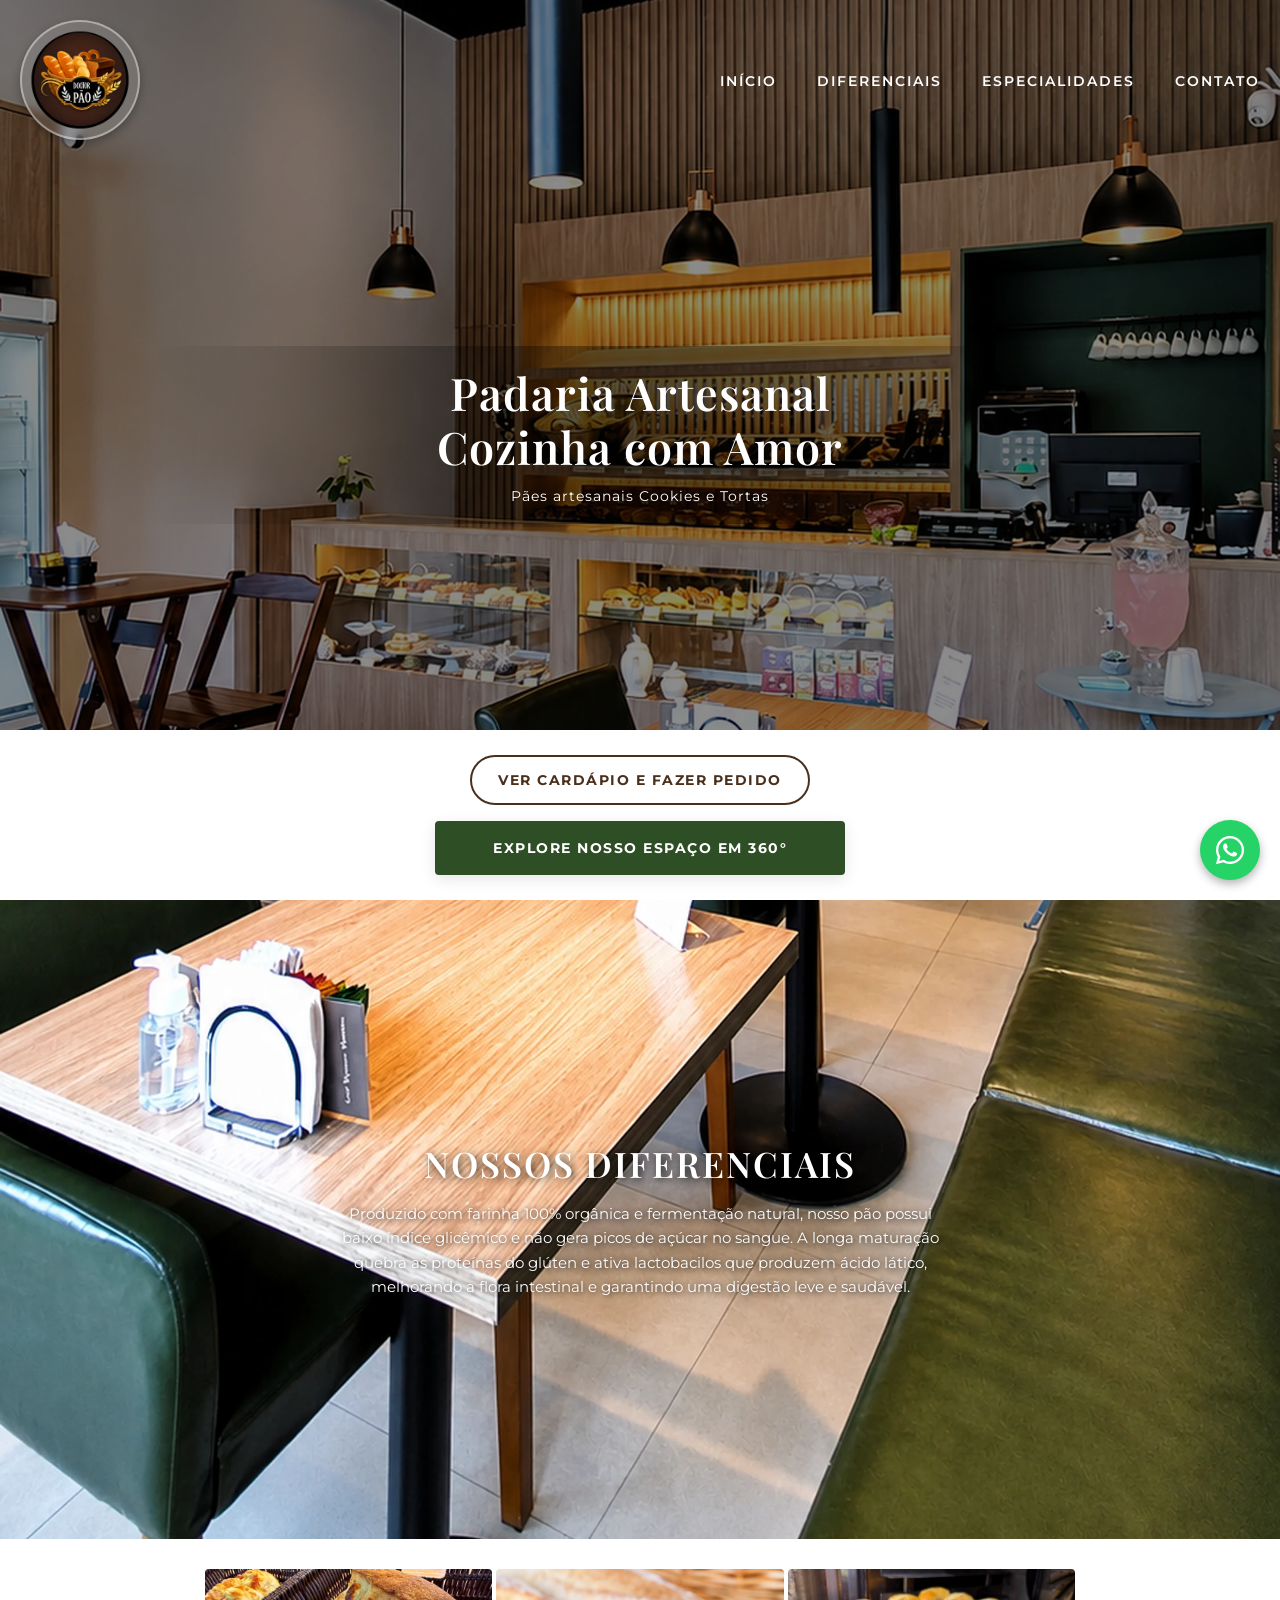
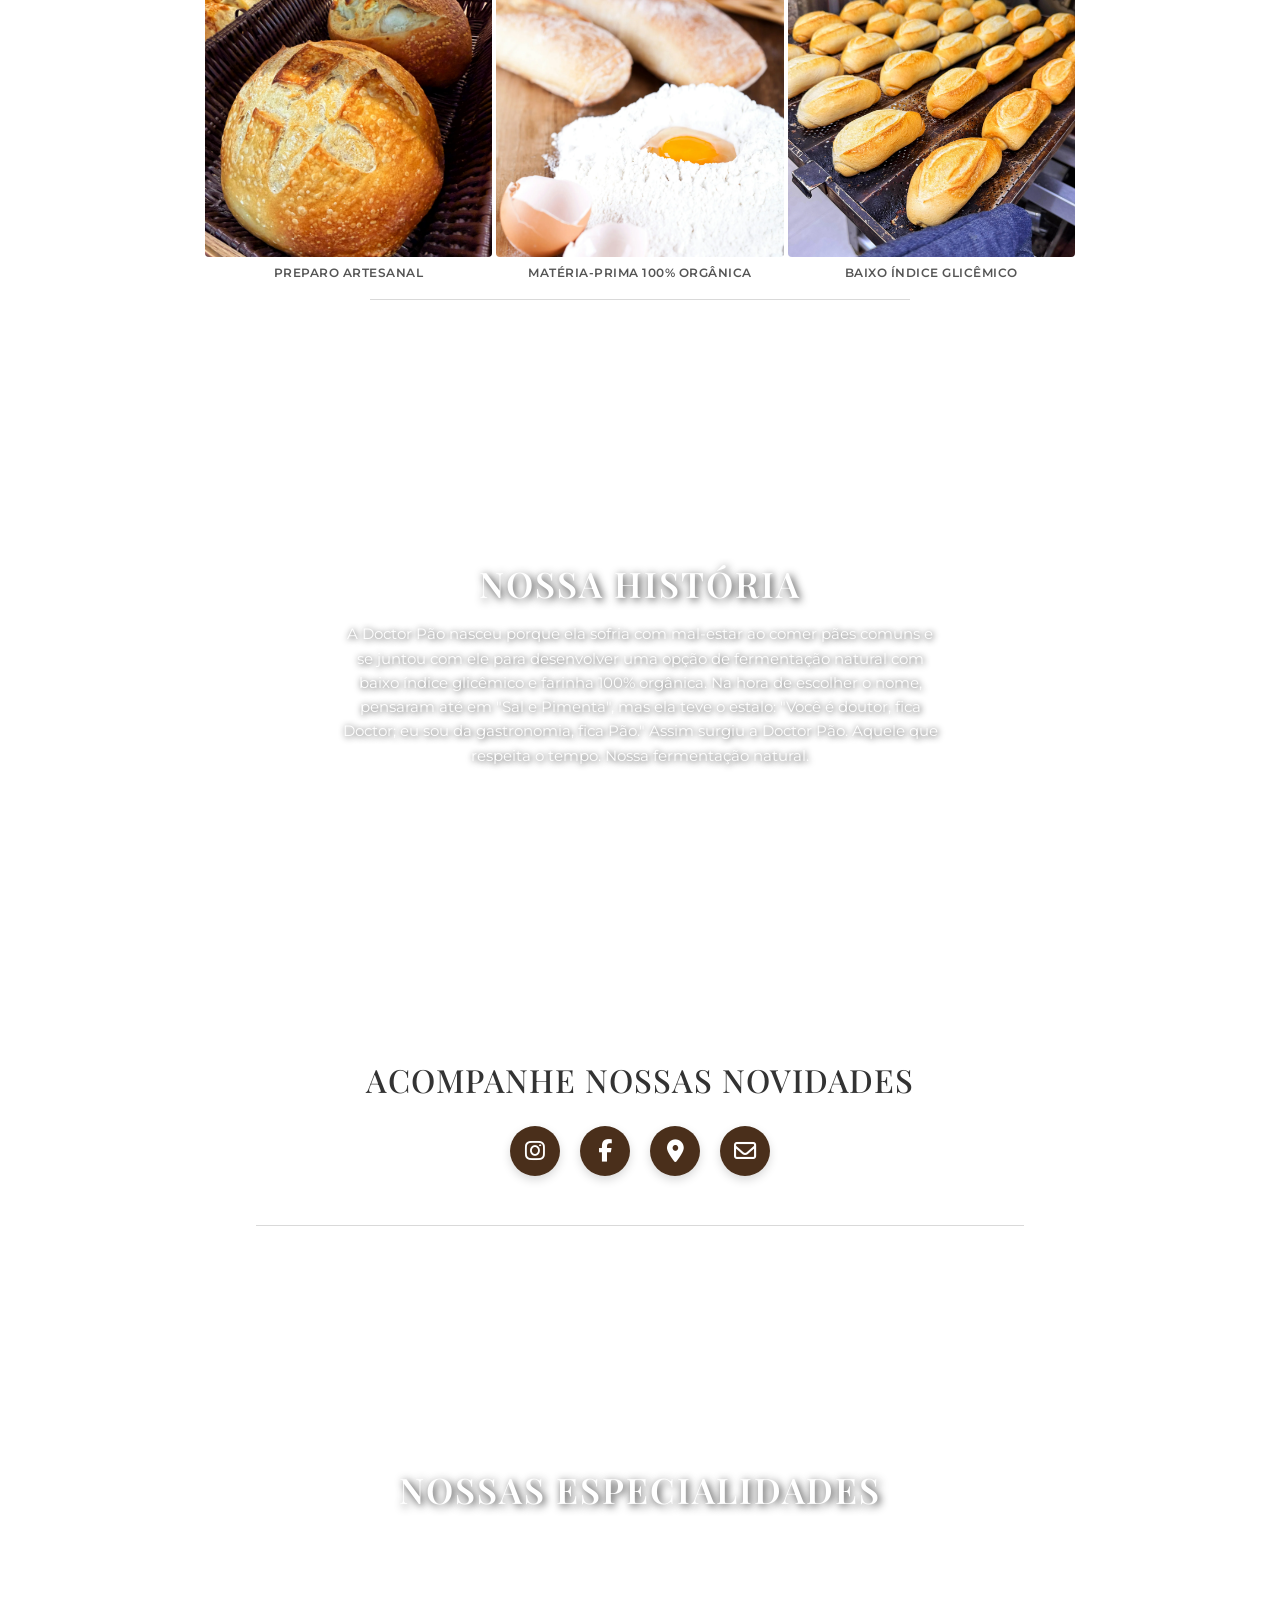
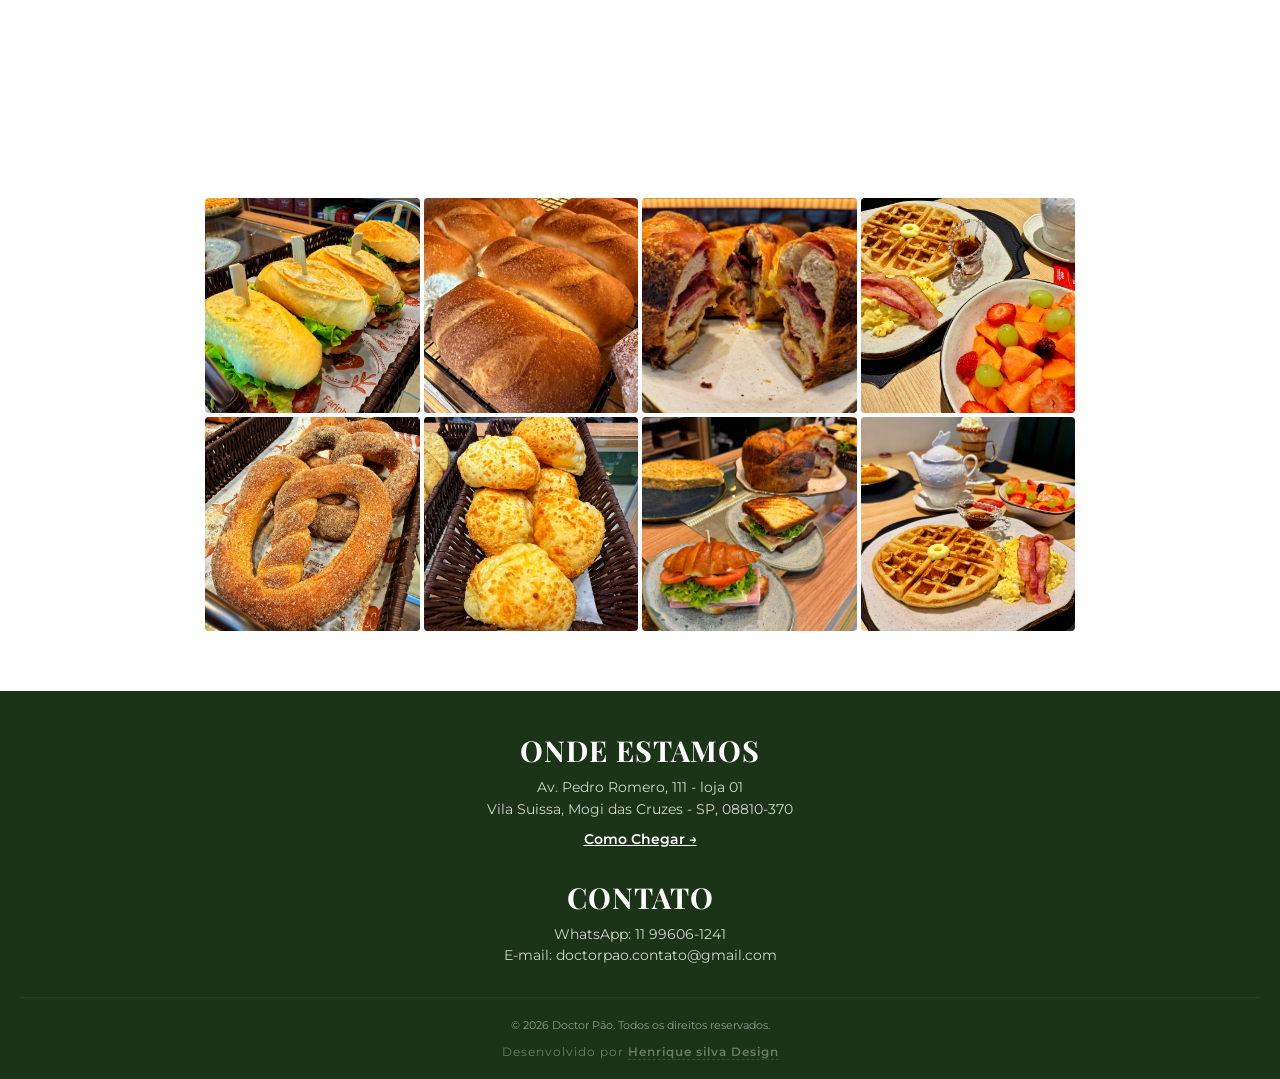
==== index.html @ eaa95284 "adicção fotos" ====
<!DOCTYPE html>
<html lang="pt-BR">
<head>
  <meta charset="UTF-8">
  <meta name="viewport" content="width=device-width, initial-scale=1.0">
  <title>Doctor Pão - Padaria Artesanal</title>

  <meta name="description" content="Padaria artesanal especializada em pães de fermentação natural in Mogi das Cruzes.">

  <meta property="og:title" content="Doctor Pão">
  <meta property="og:description" content="Pães artesanais produtos com fermentação natural.">
  <meta property="og:image" content="./assets/hero.webp">
  <meta property="og:type" content="website">

  <link rel="preload" as="image" href="./assets/hero.webp">
  
  <!-- Font Awesome para os ícones redondos das redes -->
  <link rel="stylesheet" href="https://cdnjs.cloudflare.com/ajax/libs/font-awesome/6.5.1/css/all.min.css">
  
  <!-- Google Fonts: Playfair para títulos naturais e Montserrat para o corpo -->
  <link rel="preconnect" href="https://fonts.googleapis.com">
  <link rel="preconnect" href="https://fonts.gstatic.com" crossorigin>
  <link href="https://fonts.googleapis.com/css2?family=Montserrat:wght@400;600;700&family=Playfair+Display:ital,wght@0,600;1,400&display=swap" rel="stylesheet">

  <link rel="stylesheet" href="style.css">
</head>
<body>

  <!-- BOTÃO FLUTUANTE DO WHATSAPP -->
  <a href="https://wa.me/5511996061241?text=Olá!%20Gostaria%20de%20fazer%20um%20pedido%20ou%20saber%20mais%20sobre%20os%20pães." 
     class="whatsapp-flutuante" 
     target="_blank" 
     title="Fale Conosco no WhatsApp">
    <i class="fa-brands fa-whatsapp"></i>
  </a>

  <!-- TOPO / HERO -->
  <header class="hero-section" id="inicio">
    <div class="hero-header">
      <img src="./assets/logo.png" alt="Logo Doctor Pão" class="logo-doctor-pao">
      <button class="menu-toggle" id="btn-menu" aria-label="Abrir Menu">
        <span class="bar"></span>
        <span class="bar"></span>
        <span class="bar"></span>
      </button>

      <nav class="nav-menu" id="menu-principal">
        <ul>
          <li><a href="#inicio">Início</a></li>
          <li><a href="#diferenciais">Diferenciais</a></li>
          <li><a href="#especialidades">Especialidades</a></li>
          <li><a href="#contato">Contato</a></li>
        </ul>
      </nav>
    </div>

    <div class="hero-center-content">
      <h1>Padaria Artesanal<br>Cozinha com Amor</h1>
      <p>Pães artesanais Cookies e Tortas</p>
    </div>

    <div class="hero-footer-buttons">
      <a href="https://wa.me/5511996061241" target="_blank" class="btn-main-action">Ver Cardápio e Fazer Pedido</a>
      
      <!-- Banner do Tour Virtual Simplificado -->
      <a href="./tour-doctor-pao/" class="tour-virtual-banner" target="_blank">
        <div class="tour-text">
          <p>EXPLORE NOSSO ESPAÇO EM 360°</p>
        </div>
      </a>
    </div>
  </header>

  <!-- 1. DIFERENCIAIS (Texto no fundo transparente) -->
  <section class="secao-transparente" id="diferenciais">
    <div class="conteudo-banner-transparente">
      <h2>NOSSOS DIFERENCIAIS</h2>
      <p>Produzido com farinha 100% orgânica e fermentação natural, nosso pão possui baixo índice glicêmico e não gera picos de açúcar no sangue. A longa maturação quebra as proteínas do glúten e ativa lactobacilos que produzem ácido lático, melhorando a flora intestinal e garantindo uma digestão leve e saudável.</p>
    </div>
  </section>

  <!-- 1B. TARJA BRANCA: Fotos dos Diferenciais -->
  <section class="tarja-branca-container">
    <div class="diferenciais-grid">
      <div class="diferencial-card">
        <img src="./assets/card1.webp" alt="Preparo Artesanal" loading="lazy">
        <span>Preparo Artesanal</span>
      </div>
      <div class="diferencial-card">
        <img src="./assets/card2.webp" alt="Matéria-Prima" loading="lazy">
        <span>Matéria-Prima 100% Orgânica</span>
      </div>
      <div class="diferencial-card">
        <img src="./assets/card3.webp" alt="Fornada Diária" loading="lazy">
        <span>Baixo índice glicêmico</span>
      </div>
    </div>
  </section>

  <!-- 2. NOSSA HISTÓRIA (Texto no fundo transparente) -->
  <section class="secao-transparente">
    <div class="conteudo-banner-transparente">
      <h2>NOSSA HISTÓRIA</h2>
      <p>
        A Doctor Pão nasceu porque ela sofria com mal-estar ao comer pães comuns e se juntou com ele para desenvolver uma opção de fermentação natural com baixo índice glicêmico e farinha 100% orgânica. 
        Na hora de escolher o nome, pensaram até em "Sal e Pimenta", mas ela teve o estalo: "Você é doutor, fica Doctor; eu sou da gastronomia, fica Pão." Assim surgiu a Doctor Pão. Aquele que respeita o tempo. Nossa fermentação natural.
      </p>
    </div>
  </section>

  <!-- 3. SEÇÃO REDES SOCIAIS (Tarja branca sólida) -->
  <section class="redes-sociais-section">
    <h2>Acompanhe Nossas Novidades</h2>
    <div class="icones-redes-container">
      <a href="https://www.instagram.com/doctorpao_" target="_blank" class="btn-rede-circular" title="Instagram">
        <i class="fa-brands fa-instagram"></i>
      </a>
      <a href="https://www.facebook.com/p/Doctor-P%C3%A3o-100057123653024/" target="_blank" class="btn-rede-circular" title="Facebook">
        <i class="fa-brands fa-facebook-f"></i>
      </a>
      <a href="https://maps.app.goo.gl/bmfRZu3H71ipfEy96" target="_blank" class="btn-rede-circular" title="Google Maps">
        <i class="fa-solid fa-location-dot"></i>
      </a>
      <a href="mailto:doctorpao.contato@gmail.com" class="btn-rede-circular" title="E-mail">
        <i class="fa-regular fa-envelope"></i>
      </a>
    </div>
  </section>

  <!-- 4. GALERIA DE ESPECIALIDADES (Título no fundo transparente) -->
  <section class="secao-transparente" id="especialidades">
    <div class="conteudo-banner-transparente">
      <h2>Nossas Especialidades</h2>
    </div>
  </section>

  <!-- 4B. TARJA BRANCA: Grade de Imagens das Especialidades -->
  <section class="tarja-branca-container" style="padding-bottom: 40px;">
    <div class="galeria-grid">
      <img src="./assets/pao1.webp" alt="Foto Premium" class="galeria-img" loading="lazy">
      <img src="./assets/pao2.webp" alt="Foto Premium" class="galeria-img" loading="lazy">
      <img src="./assets/pao3.webp" alt="Foto Premium" class="galeria-img" loading="lazy">
      <img src="./assets/pao4.webp" alt="Foto Premium" class="galeria-img" loading="lazy">
      <img src="./assets/pao5.webp" alt="Foto Premium" class="galeria-img" loading="lazy">
      <img src="./assets/pao6.webp" alt="Foto Premium" class="galeria-img" loading="lazy">
      <img src="./assets/pao7.webp" alt="Foto Premium" class="galeria-img" loading="lazy">
      <img src="./assets/pao8.webp" alt="Foto Premium" class="galeria-img" loading="lazy">
    </div>
  </section>

  <!-- LIGHTBOX MODAL -->
  <div id="lightbox" class="lightbox-modal">
    <span class="lightbox-fechar">×</span>
    <img class="lightbox-conteudo" id="img-ampliada" alt="Imagem Ampliada">
  </div>

  <!-- RODAPÉ -->
  <footer class="site-footer" id="contato">
    <div class="footer-container">
      <div class="footer-block">
        <h3>ONDE ESTAMOS</h3>
        <p>Av. Pedro Romero, 111 - loja 01</p>
        <p>Vila Suissa, Mogi das Cruzes - SP, 08810-370</p>
        <a href="https://maps.app.goo.gl/bmfRZu3H71ipfEy96" target="_blank" class="btn-maps">Como Chegar →</a>
      </div>
      <div class="footer-block">
        <h3>CONTATO</h3>
        <p>WhatsApp: 11 99606-1241</p>
        <p>E-mail: doctorpao.contato@gmail.com</p>
      </div>
    </div>
    <div class="footer-bottom">
      <p>© 2026 Doctor Pão. Todos os direitos reservados.</p>
      <p class="assinatura-desenvolvedor">
        Desenvolvido por <a href="https://wa.me/5511999814081?text=Olá,%20Henrique!%20Vi%20o%20site%20da%20Doctor%20Pão%20e%20gostaria de%20um%20orçamento." target="_blank">Henrique silva Design</a>
      </p>
    </div>
  </footer>

  <script src="script.js"></script>

  <script type="application/ld+json">
  {
    "@context": "https://schema.org",
    "@type": "LocalBusiness",
    "name": "Doctor Pão",
    "address": {
      "@type": "PostalAddress",
      "streetAddress": "Av. Pedro Romero, 111 - loja 01",
      "addressLocality": "Mogi das Cruzes",
      "addressRegion": "SP",
      "postalCode": "08810-370",
      "addressCountry": "BR"
    },
    "telephone": "+5511996061241"
  }
  </script>

</body>
</html>
---- style.css ----
:root {
  --verde-musgo: #2E4F25;
  --verde-escuro: #1b3316;
  --verde-whatsapp: #25D366;
  --marrom-artesanal: #4a2f1b;
  --marrom-hover: #5c3d26;
  --texto-claro: #ffffff;
  --texto-escuro: #333333;
  --fonte-titulo: 'Playfair Display', serif;
  --fonte-corpo: 'Montserrat', sans-serif;
}

* {
  margin: 0;
  padding: 0;
  box-sizing: border-box;
}

html {
  scroll-behavior: smooth;
}

body {
  font-family: var(--fonte-corpo);
  color: var(--texto-escuro);
  /* REFEITO: O background agora fica travado no fundo do site todo para o efeito de "janela" */
  background-image: linear-gradient(rgba(0,0,0,0.45), rgba(0,0,0,0.45)), url('./assets/hero.webp');
  background-position: center;
  background-repeat: no-repeat;
  background-size: cover;
  background-attachment: fixed;
  overflow-x: hidden;
  overflow-y: auto;
}

/* --- 1. SEÇÃO TOPO / HERO --- */
.hero-section {
  position: relative;
  min-height: 100svh; /* sobrescrito pelo JS */
  display: flex;
  flex-direction: column;
  justify-content: space-between;
  padding: 20px;
  overflow: hidden;
  background: transparent; /* Removido o background antigo para usar o global do body */
}

.hero-header {
  display: flex;
  justify-content: space-between;
  align-items: center;
  width: 100%;
}

.logo-doctor-pao {
  width: 120px;
  height: 120px;
  border-radius: 50%;
  object-fit: cover;
  border: 2px solid rgba(255, 255, 255, 0.4);
  background: rgba(255, 255, 255, 0.1);
  backdrop-filter: blur(5px);
  box-shadow: 0 4px 10px rgba(0, 0, 0, 0.3);
}

/* Tarja branca de acabamento no final do Hero */
.tarja-fechamento-hero {
  position: absolute;
  bottom: 0;
  left: 0;
  width: 100%;
  height: 25px; /* Altura sutil para fazer a moldura */
  background-color: #ffffff;
  z-index: 2;
}
/* Menu Hambúrguer - MOBILE */
.menu-toggle {
  background: none;
  border: none;
  cursor: pointer;
  display: flex;
  flex-direction: column;
  gap: 6px;
  z-index: 100;
}

.menu-toggle .bar {
  width: 30px;
  height: 3px;
  background-color: var(--texto-claro);
  transition: 0.3s;
}

/* Nav lateral - MOBILE */
.nav-menu {
  position: fixed;
  top: 0;
  right: -100%;
  width: 280px;
  height: 100vh;
  background-color: rgba(27, 51, 22, 0.95);
  backdrop-filter: blur(10px);
  display: flex;
  align-items: center;
  justify-content: center;
  transition: right 0.4s cubic-bezier(0.1, 1, 0.1, 1);
  z-index: 90;
}

.nav-menu.open { right: 0; }

.nav-menu ul { list-style: none; text-align: center; }
.nav-menu ul li { margin: 25px 0; }
.nav-menu ul li a {
  color: var(--texto-claro);
  text-decoration: none;
  font-size: 1.5rem;
  font-family: var(--fonte-titulo);
  letter-spacing: 2px;
}

.hero-center-content {
  text-align: center;
  color: var(--texto-claro);
  padding: 20px;
  border-radius: 8px;
  background: radial-gradient(circle, rgba(0, 0, 0, 0.45) 0%, rgba(0, 0, 0, 0) 80%);
}

.hero-center-content h1 {
  font-family: var(--fonte-titulo);
  font-size: 2.8rem;
  font-weight: 600;
  line-height: 1.2;
  letter-spacing: 1px;
  margin-bottom: 15px;
}

.hero-center-content p {
  font-size: 0.85rem;
  letter-spacing: 1px;
}

.hero-footer-buttons {
  background-color: #ffffff; /* Transforma o fundo dos botões na tarja branca */
  width: calc(100% + 40px);  /* Compensa o padding de 20px das laterais do hero para colar nas bordas */
  margin-left: -20px;        /* Joga a tarja totalmente para a esquerda para colar na borda */
  margin-bottom: -20px;      /* Cola a tarja totalmente no rodapé do Hero */
  padding: 25px 20px;        /* Dá uma altura elegante acima e abaixo dos botões */
  display: flex;
  flex-direction: column;
  gap: 16px;
  align-items: center;       /* Centraliza os botões dentro da tarja */
  z-index: 5;
}

/* Efeito Hover: Quando passa o mouse, ele ganha a cor verde-musgo e muda a borda */
.btn-main-action:hover {
  background-color: var(--verde-musgo); /* Agora fica verde igual ao outro botão */
  border-color: var(--verde-musgo);     /* Ajusta a borda para acompanhar o verde */
  color: #ffffff;
}

/* Ajustando o Botão principal para ficar um pouco menor */
.btn-main-action {
  background-color: transparent;
  border: 2px solid var(--marrom-artesanal);
  color: var(--marrom-artesanal);
  padding: 14px 20px; /* Reduzido o padding para diminuir o tamanho do botão */
  border-radius: 30px; /* Mantém ele arredondado para contrastar com o quadradão */
  text-align: center;
  text-decoration: none;
  font-weight: 700;
  font-size: 0.9rem; /* Diminuído levemente o texto para acompanhar o tamanho */
  letter-spacing: 1.5px;
  text-transform: uppercase;
  transition: 0.3s ease;
  width: 100%;
  max-width: 340px; /* Reduzido de 410px para 340px para ficar mais compacto */
}

/* Ajustando o Botão do Tour 360° para encaixar na mesma largura */
.tour-virtual-banner {
  background-color: var(--verde-musgo);
  color: var(--texto-claro);
  padding: 18px 25px;
  border-radius: 4px; /* Mudado de 30px para 4px para deixá-lo quadradão e robusto */
  display: flex;
  justify-content: center;
  align-items: center;
  text-decoration: none;
  box-shadow: 0 4px 15px rgba(0,0,0,0.1);
  width: 100%;
  max-width: 410px;
  transition: background-color 0.2s ease;
}

.tour-text p {
  font-size: 0.9rem;
  font-weight: 700;
  text-align: center;
  letter-spacing: 1.5px;
}

/* --- NOVO: CLASSES DE STRUTURA PARA O EFEITO INTERCALADO --- */
.secao-transparente {
  background: transparent;
  width: 100%;
  padding: 150px 20px 30px 20px;
  text-align: center;
}

.conteudo-banner-transparente {
  max-width: 600px;
  margin: 0 auto;
}

.conteudo-banner-transparente h2 {
  font-family: var(--fonte-titulo);
  font-size: 2.2rem;
  font-weight: 600;
  letter-spacing: 2px;
  color: #ffffff; /* Texto branco para brilhar sobre o background escuro */
  text-transform: uppercase;
  margin-bottom: 15px;
  text-shadow: 2px 2px 8px rgba(0, 0, 0, 0.85); /* Sombra para garantir legibilidade perfeita */
}

.conteudo-banner-transparente p {
  font-size: 0.95rem;
  font-weight: 400;
  line-height: 1.6;
  color: #ffffff;
  text-shadow: 1px 1px 6px rgba(0, 0, 0, 0.9);
}

/* Tarjas Brancas Sólidas que deslizam tampando o fundo de lado a lado */
.tarja-branca-container {
  background-color: #ffffff;
  width: 100%;
  padding: 20px 0;
  position: relative;
  z-index: 5;
}


/* --- 2. GRID DE DIFERENCIAIS --- */
.diferenciais-grid {
  display: grid;
  grid-template-columns: repeat(3, 1fr);
  gap: 4px;
  padding: 10px 15px 20px 15px;
  background-color: #ffffff;
  max-width: 480px;
  margin: 0 auto;
  position: relative;
}

.diferenciais-grid::after {
  content: "";
  position: absolute;
  bottom: 0;
  left: 50%;
  transform: translateX(-50%);
  width: 60%;
  height: 1px;
  background-color: rgba(0, 0, 0, 0.15);
}

.diferencial-card {
  text-align: center;
  position: relative;
}

.diferencial-card img {
  width: 100%;
  aspect-ratio: 1/1;
  object-fit: cover;
  border-radius: 4px;
  display: block;
}

.diferencial-card span {
  display: block;
  margin-top: 8px;
  font-family: var(--fonte-corpo);
  font-size: 0.75rem;
  font-weight: 600;
  color: #555555;
  text-transform: uppercase;
  letter-spacing: 0.5px;
  line-height: 1.3;
}

/* --- 3. REDES SOCIAIS (Também se comporta como tarja branca) --- */
.redes-sociais-section {
  text-align: center;
  padding: 50px 20px;
  background-color: #ffffff;
  position: relative;
  width: 100%;
  z-index: 5;
}

.redes-sociais-section::after {
  content: "";
  position: absolute;
  bottom: 0;
  left: 50%;
  transform: translateX(-50%);
  width: 60%;
  height: 1px;
  background-color: rgba(0, 0, 0, 0.15);
}

.redes-sociais-section h2 {
  font-family: var(--fonte-titulo);
  font-size: 2rem;
  font-weight: 500;
  color: #333333;
  margin-bottom: 25px;
  text-transform: uppercase;
  letter-spacing: 1px;
}

.icones-redes-container {
  display: flex;
  justify-content: center;
  gap: 20px;
}

.btn-rede-circular {
  width: 50px;
  height: 50px;
  border-radius: 50%;
  background-color: var(--marrom-artesanal);
  color: var(--texto-claro);
  display: flex;
  align-items: center;
  justify-content: center;
  font-size: 1.4rem;
  text-decoration: none;
  box-shadow: 0 4px 10px rgba(0, 0, 0, 0.15);
  transition: transform 0.2s ease, background-color 0.2s ease;
}

.btn-rede-circular:active {
  transform: scale(0.92);
  background-color: var(--marrom-hover);
}

/* --- 4. GALERIA DE ESPECIALIDADES --- */
.galeria-grid {
  display: grid;
  grid-template-columns: repeat(2, 1fr);
  gap: 4px;
  padding: 10px 15px 20px 15px;
  background-color: #ffffff;
  max-width: 480px;
  margin: 0 auto;
}

.galeria-img {
  width: 100%;
  aspect-ratio: 1 / 1;
  object-fit: cover;
  cursor: pointer;
  border-radius: 4px;
  display: block;
  transition: transform 0.2s;
  background-color: #e8e0d5;
}

/* Lightbox Modal */
.lightbox-modal {
  display: none;
  position: fixed;
  top: 0; left: 0; width: 100%; height: 100%;
  background-color: rgba(0, 0, 0, 0.92);
  z-index: 1000;
  justify-content: center;
  align-items: center;
}

.lightbox-conteudo { max-width: 90%; max-height: 80%; border-radius: 4px; }
.lightbox-fechar {
  position: absolute; top: 20px; right: 25px;
  color: #ffffff; font-size: 45px; font-weight: bold; cursor: pointer;
}

/* --- 5. RODAPÉ --- */
.site-footer {
  background-color: var(--verde-escuro);
  color: var(--texto-claro);
  padding: 40px 20px 20px 20px;
  text-align: center;
  position: relative;
  z-index: 5;
}

.footer-container {
  display: flex;
  flex-direction: column;
  gap: 30px;
  margin-bottom: 30px;
}

.footer-block h3 {
  font-family: var(--fonte-titulo);
  font-size: 1.8rem;
  margin-bottom: 8px;
  letter-spacing: 1px;
}

.footer-block p { font-size: 0.85rem; line-height: 1.6; opacity: 0.8; }

.btn-maps {
  display: inline-block;
  margin-top: 10px;
  color: #fff;
  font-size: 0.85rem;
  font-weight: 600;
  text-decoration: underline;
}

.footer-bottom {
  border-top: 1px solid rgba(255, 255, 255, 0.1);
  padding-top: 20px;
  font-size: 0.7rem;
  opacity: 0.5;
}

/* --- 6. BOTÃO WHATSAPP FLUTUANTE --- */
.whatsapp-flutuante {
  position: fixed;
  width: 60px;
  height: 60px;
  bottom: 20px;
  right: 20px;
  background-color: var(--verde-whatsapp);
  color: #FFF;
  border-radius: 50%;
  text-align: center;
  font-size: 32px;
  box-shadow: 0 4px 10px rgba(0, 0, 0, 0.3);
  z-index: 999;
  display: flex;
  align-items: center;
  justify-content: center;
  text-decoration: none;
  transition: transform 0.2s ease;
}

.whatsapp-flutuante:active {
  transform: scale(0.9);
}

/* --- 7. RESPONSIVIDADE DESKTOP --- */
@media (min-width: 900px) {
  /* ... regras atuais que você já tem do galeria-grid, nav-menu, etc ... */

  /* ADICIONE ESTE BLOCO ABAIXO DENTRO DA MEDIA QUERY DO PC: */
  .secao-transparente {
    padding: 240px 20px; /* Espaço gigante para criar o "Quadradão" imponente no monitor */
  }

  .galeria-grid {
    grid-template-columns: repeat(4, 1fr);
    max-width: 900px;
  }
  
  .diferenciais-grid {
    max-width: 900px;
  }

  .menu-toggle {
    display: none;
  }

  .nav-menu {
    position: relative;
    top: 0;
    right: 0;
    width: auto;
    height: auto;
    background: none;
    backdrop-filter: none;
    display: block;
  }

  .nav-menu ul {
    display: flex;
    gap: 40px;
    list-style: none;
    margin: 0;
    padding: 0;
  }

  .nav-menu ul li { margin: 0; }

  .nav-menu ul li a {
    color: white;
    text-decoration: none;
    font-size: 14px;
    font-family: var(--fonte-corpo);
    font-weight: 600;
    text-transform: uppercase;
    letter-spacing: 2px;
  }
}

/* --- ASSINATURA DO DESENVOLVEDOR --- */
.assinatura-desenvolvedor {
  margin-top: 12px;
  font-size: 0.75rem;
  letter-spacing: 1px;
  opacity: 0.7;
  transition: opacity 0.2s ease;
}

.assinatura-desenvolvedor a {
  color: var(--texto-claro);
  text-decoration: none;
  font-weight: 600;
  border-bottom: 1px dashed rgba(255, 255, 255, 0.4);
  transition: color 0.2s ease, border-color 0.2s ease;
}

.assinatura-desenvolvedor:hover {
  opacity: 1;
}

.assinatura-desenvolvedor a:hover {
  color: var(--verde-whatsapp);
  border-bottom-color: var(--verde-whatsapp);
}
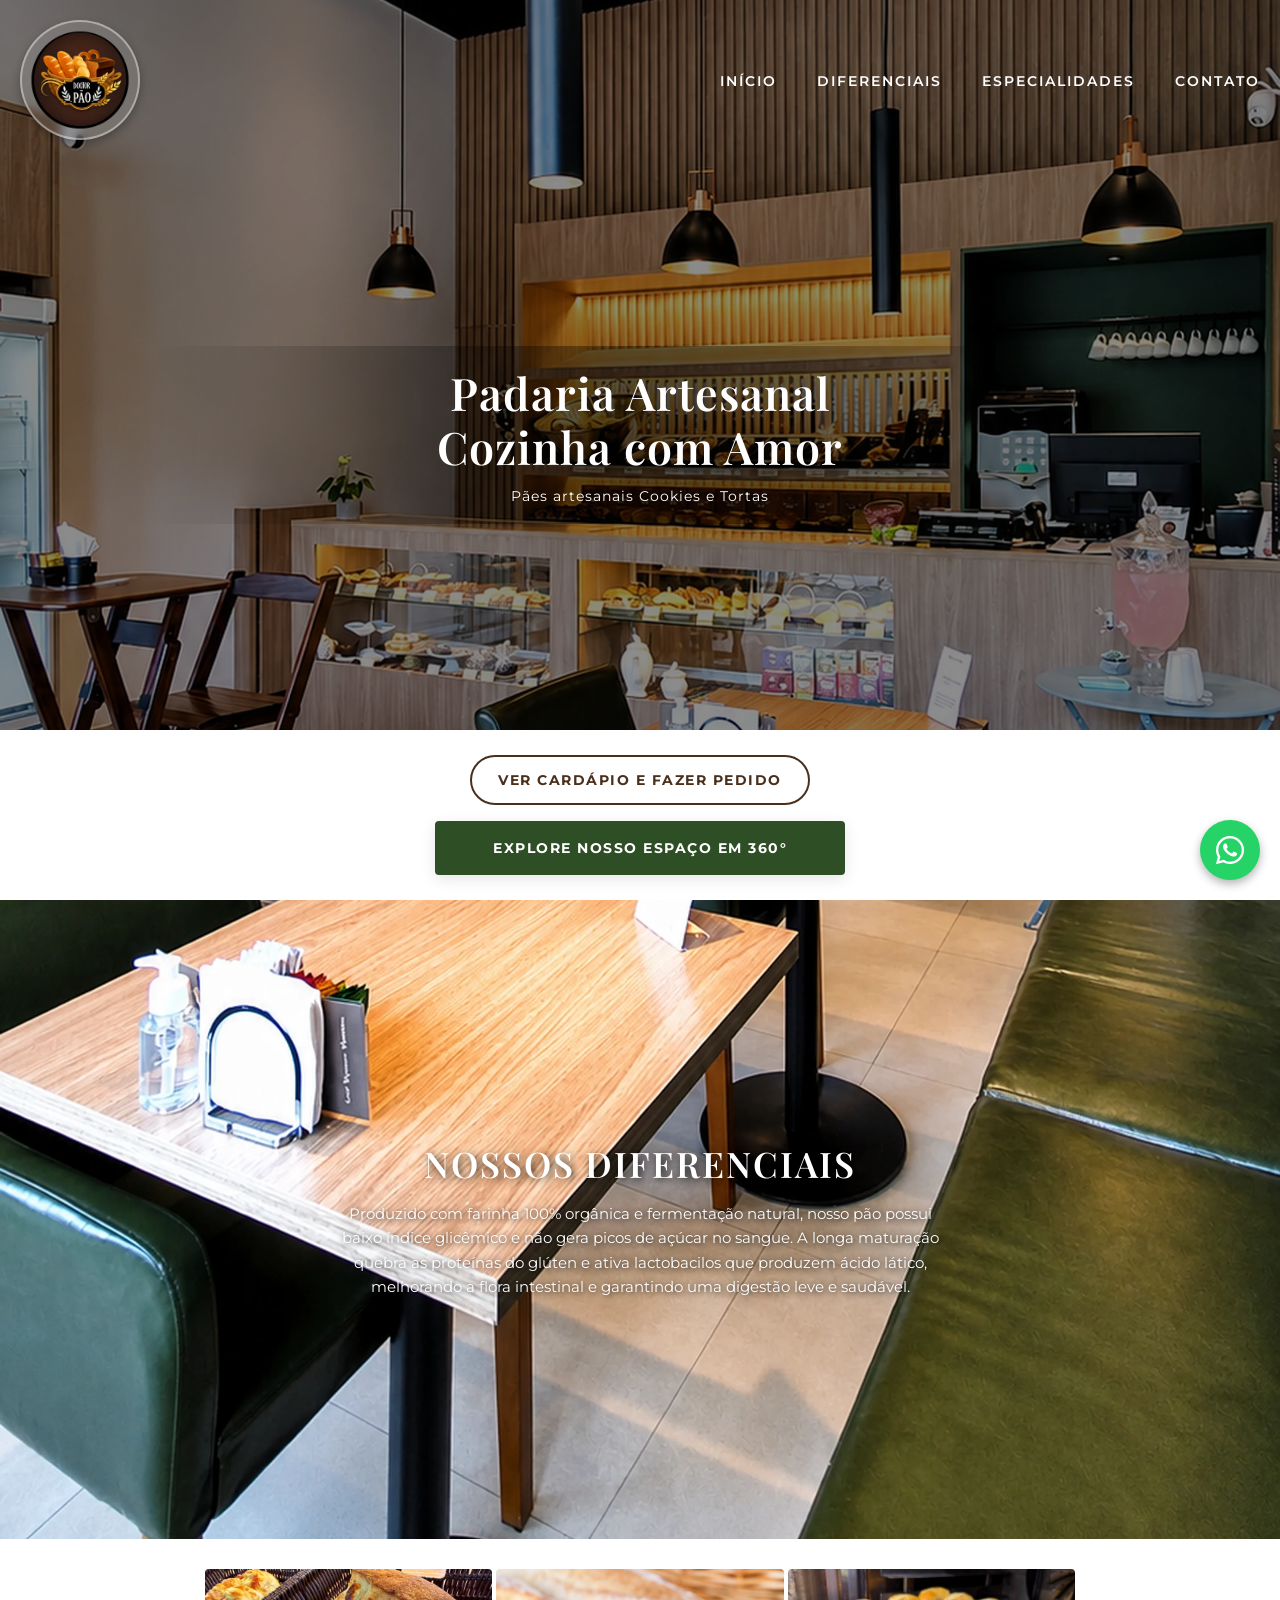
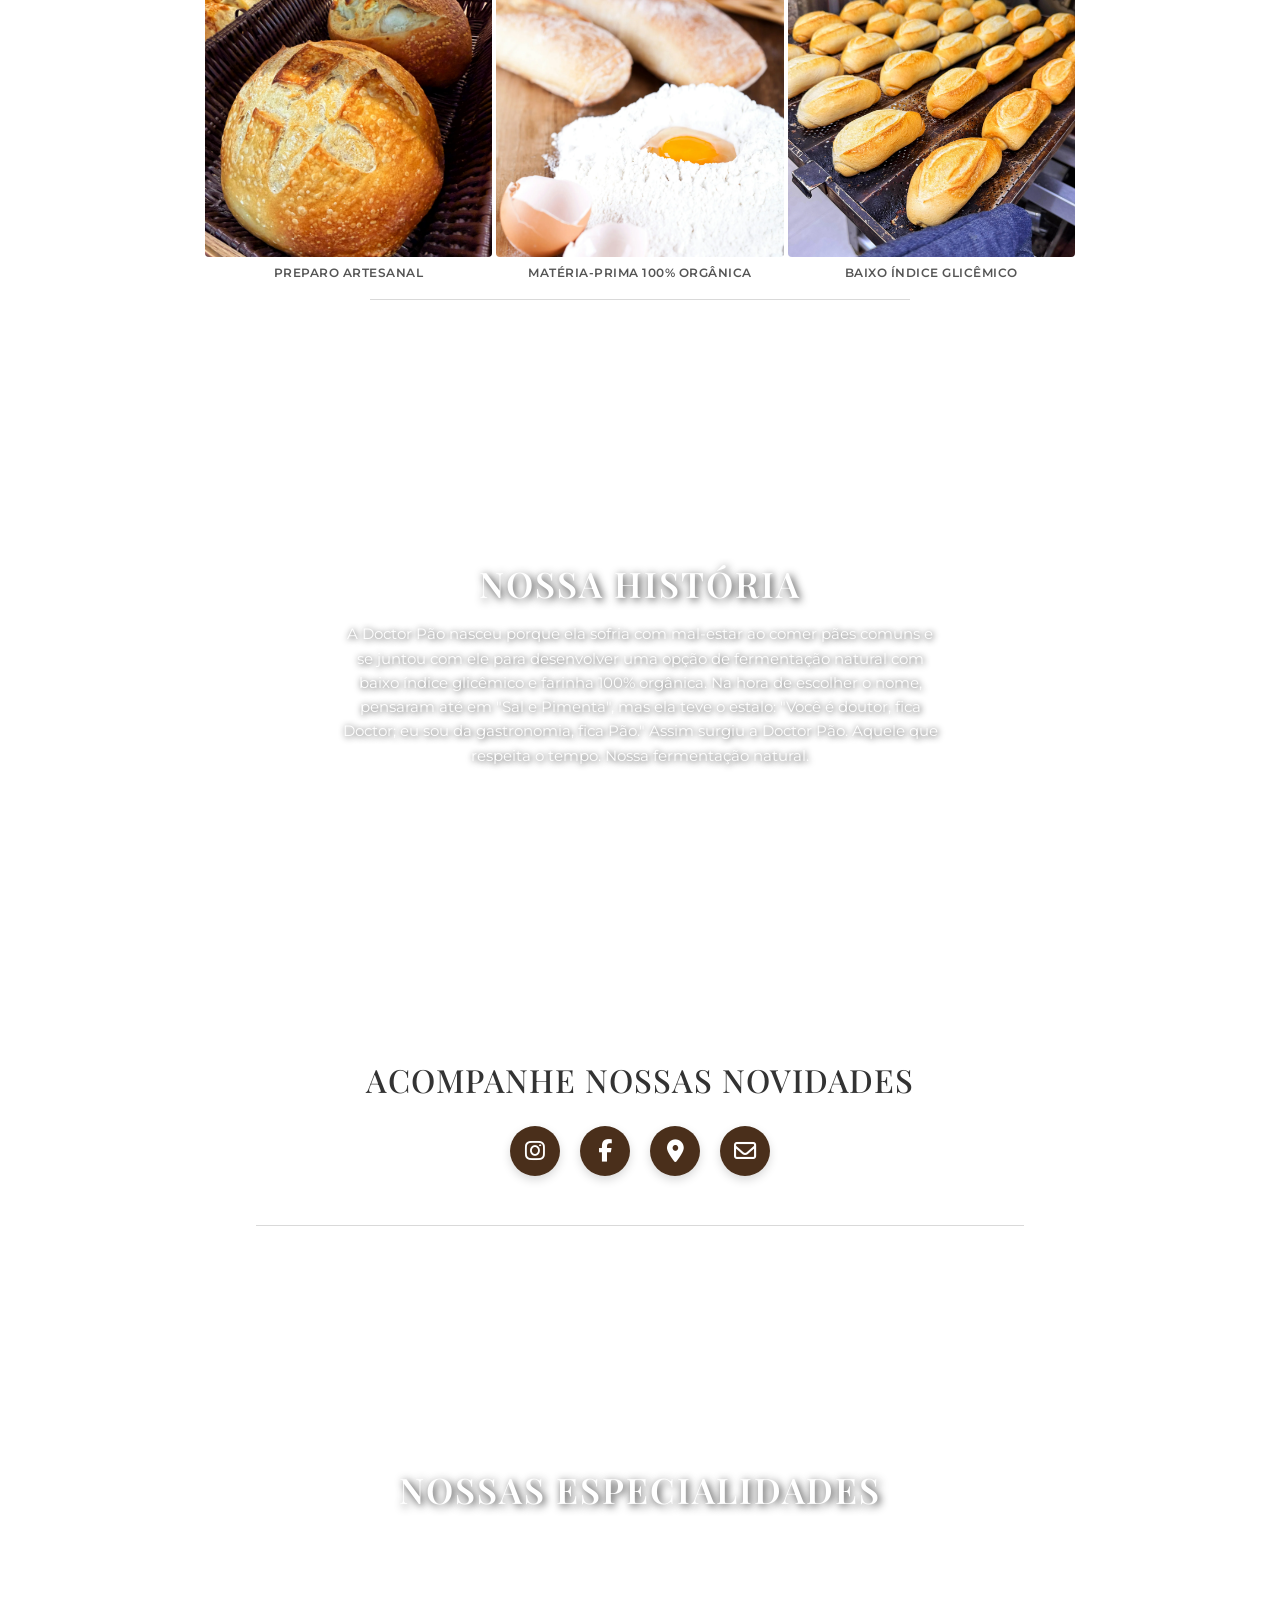
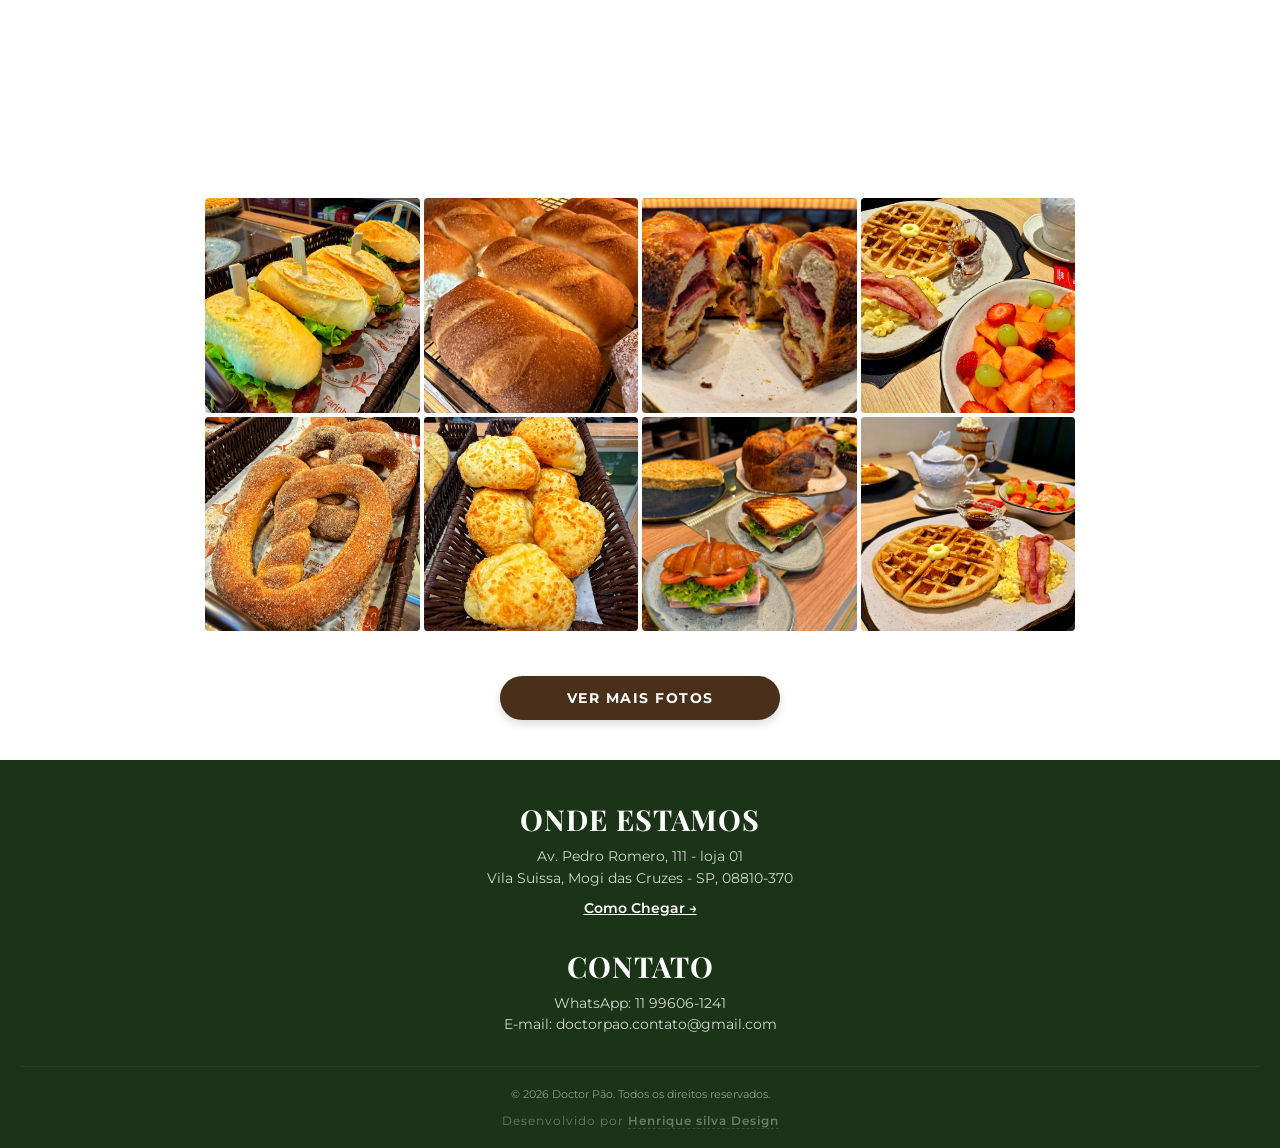
==== commit 45fc6c81: "galeria de fotos" ====
--- a/index.html
+++ b/index.html
@@ -145,6 +145,12 @@
       <img src="./assets/pao6.webp" alt="Foto Premium" class="galeria-img" loading="lazy">
       <img src="./assets/pao7.webp" alt="Foto Premium" class="galeria-img" loading="lazy">
       <img src="./assets/pao8.webp" alt="Foto Premium" class="galeria-img" loading="lazy">
+    </div>
+    <!-- NOVO BOTÃO CENTRALIZADO PARA O GOOGLE FOTOS -->
+    <div class="container-botao-galeria">
+      <a href="https://photos.app.goo.gl/mnbn3zeE8h8TNFSn9" target="_blank" class="botao-ver-mais">
+        Ver mais fotos
+      </a>
     </div>
   </section>
 
--- a/style.css
+++ b/style.css
@@ -533,4 +533,39 @@
 .assinatura-desenvolvedor a:hover {
   color: var(--verde-whatsapp);
   border-bottom-color: var(--verde-whatsapp);
+}
+
+/* --- BOTÃO DA GALERIA DO GOOGLE FOTOS --- */
+.container-botao-galeria {
+  display: flex;
+  justify-content: center;
+  align-items: center;
+  margin-top: 25px; /* Separa o botão da grade de imagens */
+  padding: 0 15px;
+  width: 100%;
+}
+
+.botao-ver-mais {
+  background-color: var(--marrom-artesanal); /* Usa o marrom da identidade visual */
+  color: #ffffff;
+  font-family: var(--fonte-corpo);
+  font-size: 0.85rem;
+  font-weight: 700;
+  text-decoration: none;
+  text-transform: uppercase;
+  letter-spacing: 1.5px;
+  padding: 14px 36px;
+  border-radius: 30px; /* Estilo pílula para combinar com o botão principal do hero */
+  box-shadow: 0 4px 10px rgba(0, 0, 0, 0.15);
+  transition: transform 0.2s ease, background-color 0.2s ease;
+  text-align: center;
+  width: 100%;
+  max-width: 280px; /* Fica compacto no celular e centralizado no PC */
+}
+
+/* Efeito quando clica no celular ou passa o mouse */
+.botao-ver-mais:active,
+.botao-ver-mais:hover {
+  background-color: var(--verde-musgo); /* Vira o verde da marca ao interagir */
+  transform: scale(0.96);
 }
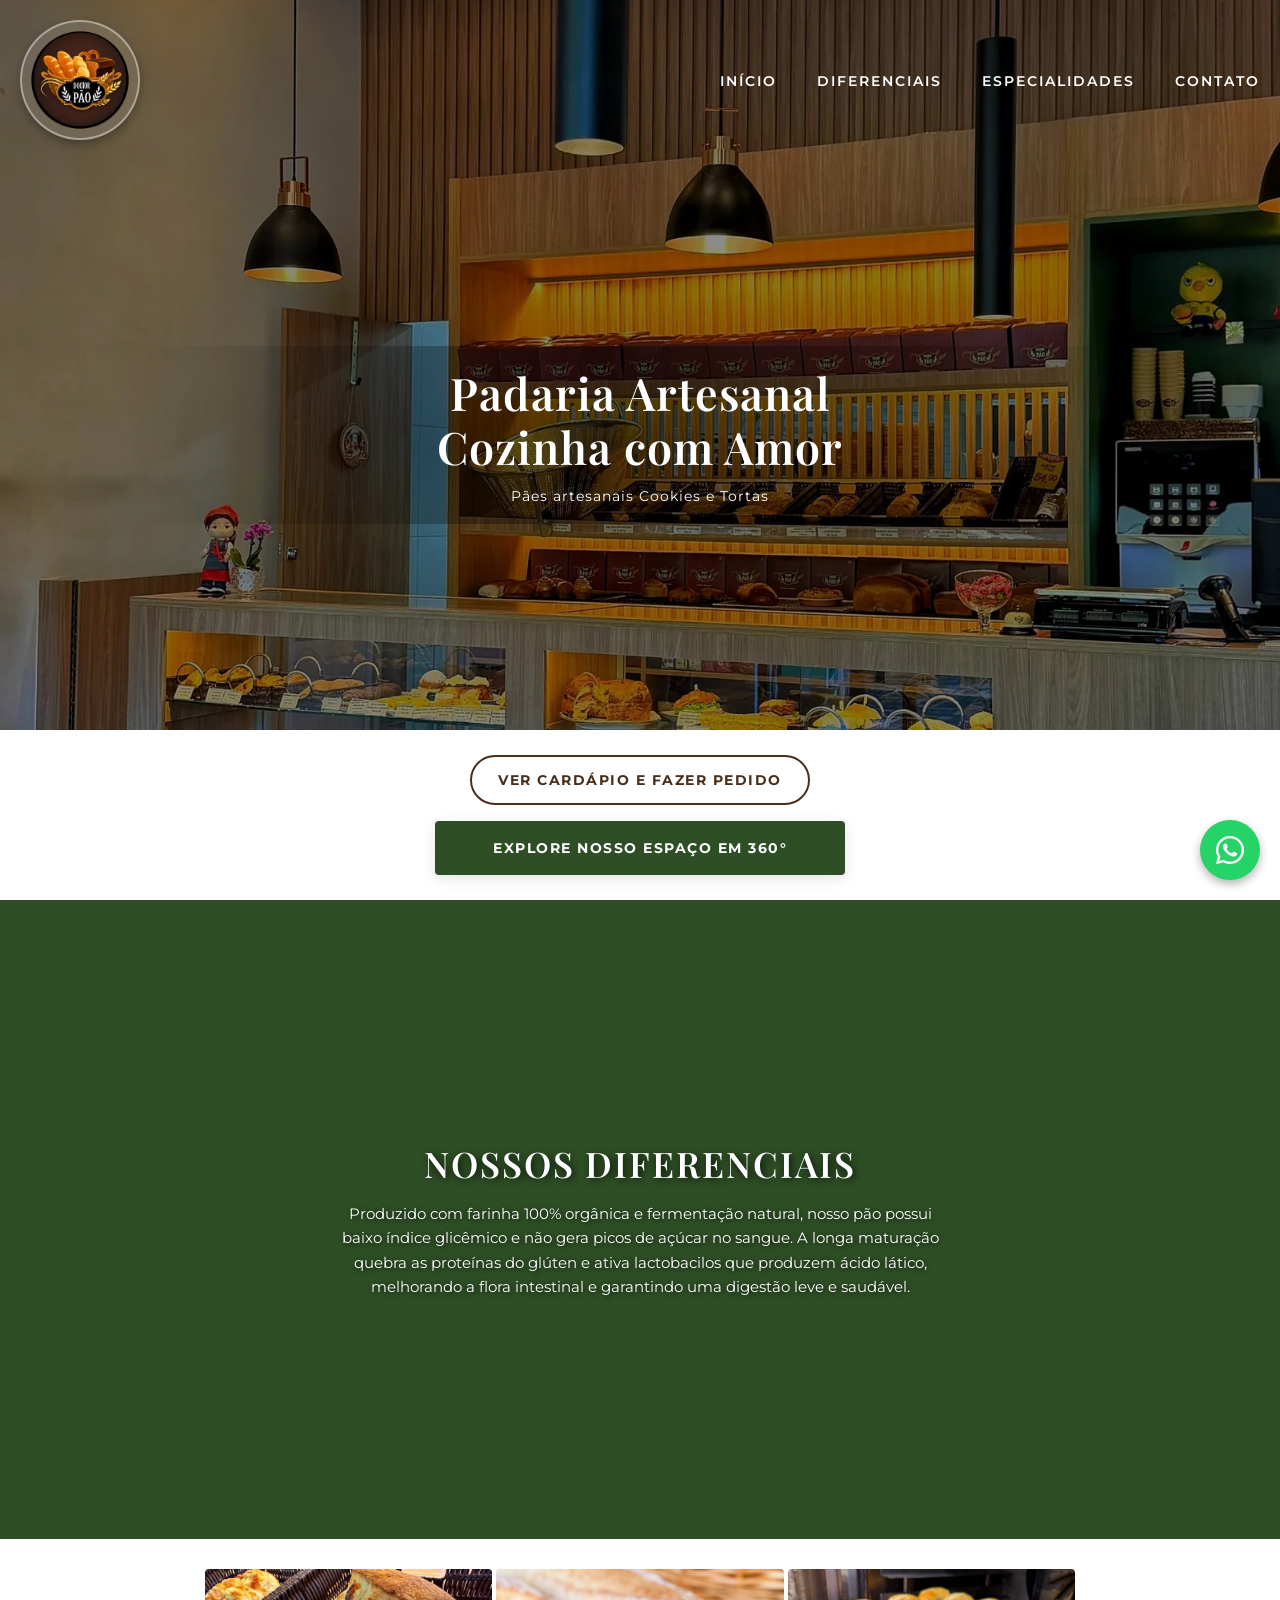
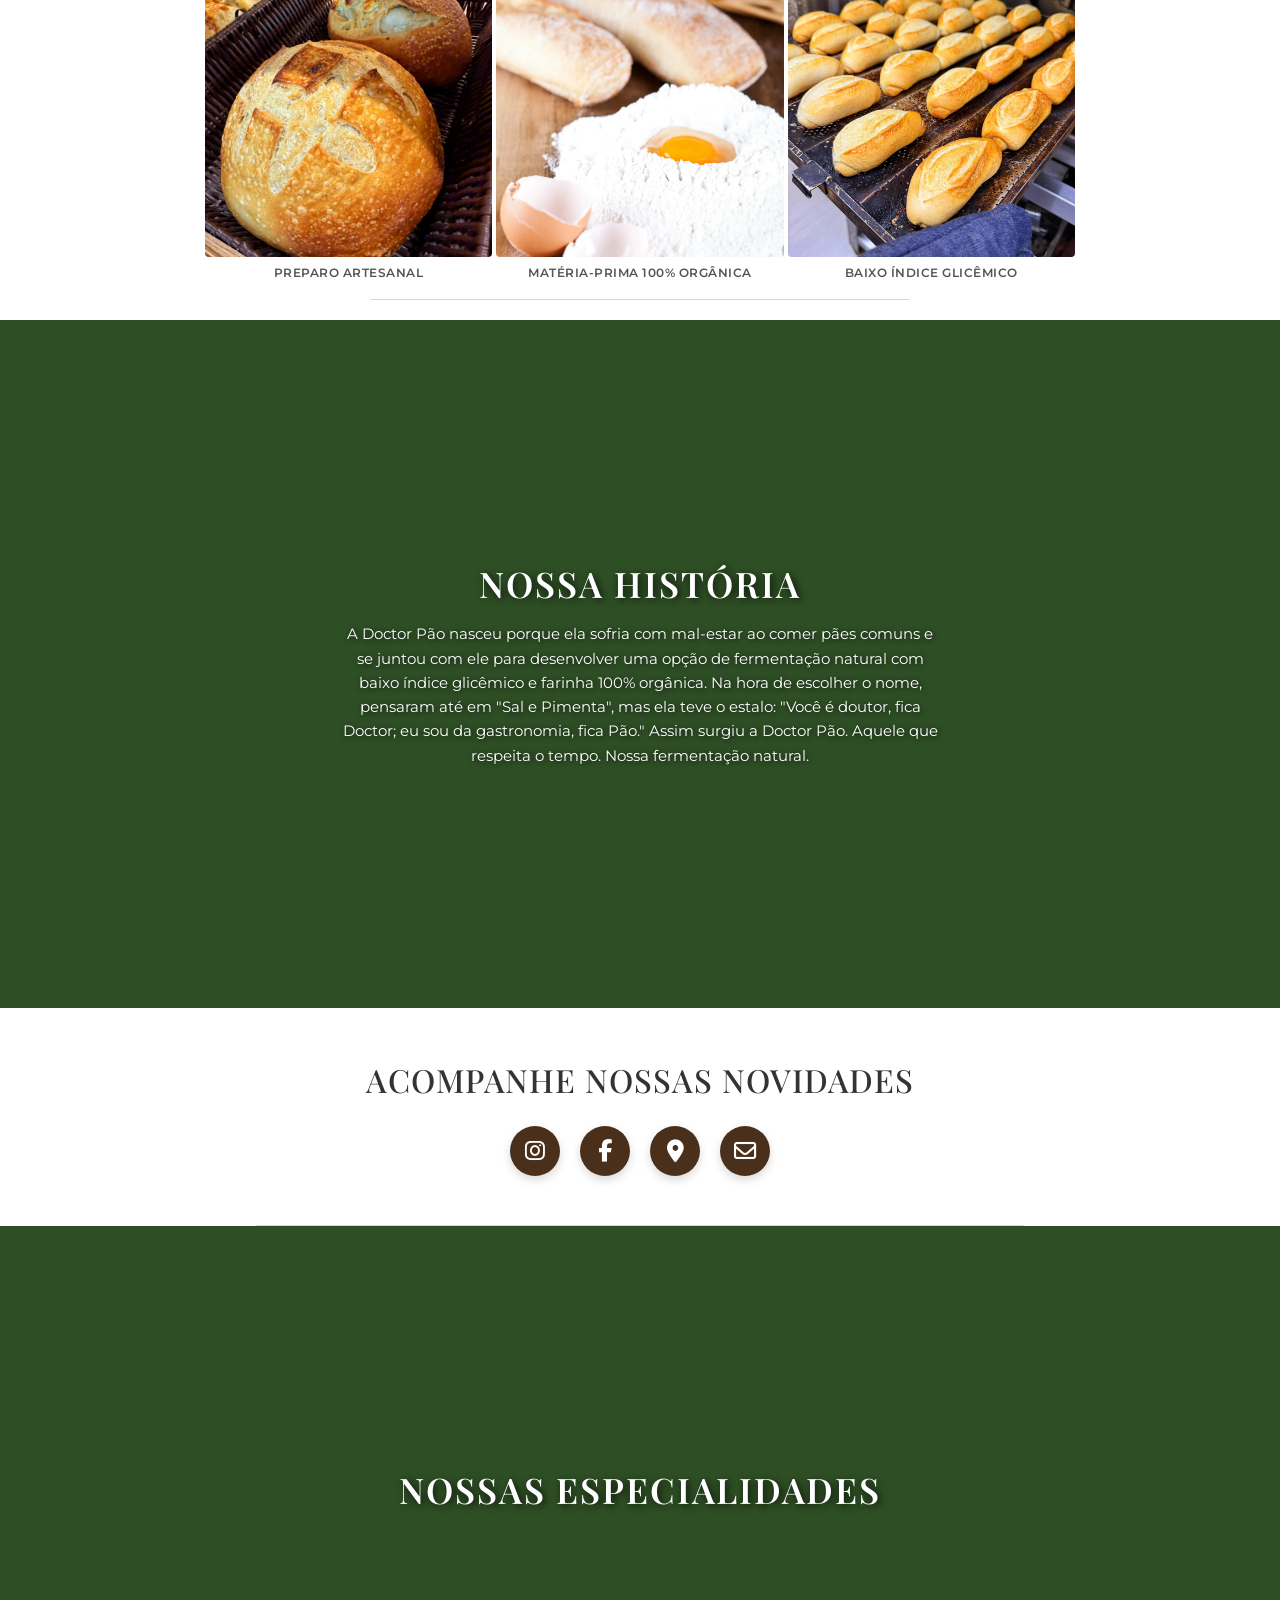
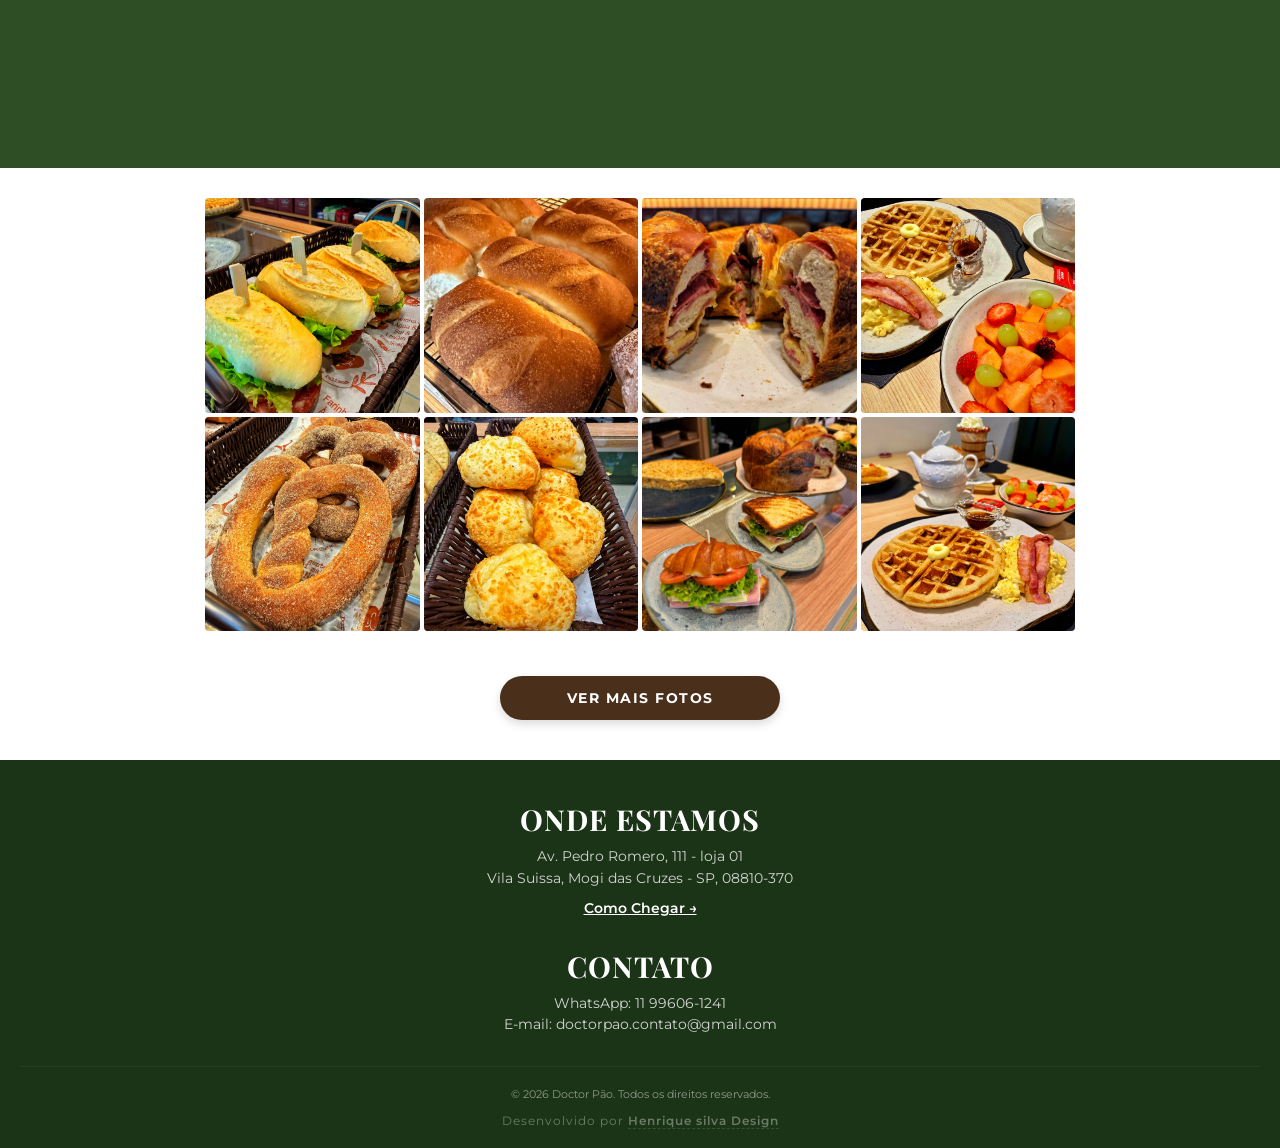
==== commit 92050e55: "peso" ====
--- a/index.html
+++ b/index.html
@@ -26,6 +26,15 @@
 </head>
 <body>
 
+  <div class="hero-bg">
+  <img
+    src="./assets/hero.webp"
+    alt=""
+    fetchpriority="high"
+    decoding="async"
+    aria-hidden="true">
+ </div>
+
   <!-- BOTÃO FLUTUANTE DO WHATSAPP -->
   <a href="https://wa.me/5511996061241?text=Olá!%20Gostaria%20de%20fazer%20um%20pedido%20ou%20saber%20mais%20sobre%20os%20pães." 
      class="whatsapp-flutuante" 
@@ -37,7 +46,14 @@
   <!-- TOPO / HERO -->
   <header class="hero-section" id="inicio">
     <div class="hero-header">
-      <img src="./assets/logo.png" alt="Logo Doctor Pão" class="logo-doctor-pao">
+      <img
+    src="./assets/logo.webp"
+    alt="Logo Doctor Pão"
+    class="logo-doctor-pao"
+    width="120"
+    height="120"
+    fetchpriority="high"
+    decoding="async">
       <button class="menu-toggle" id="btn-menu" aria-label="Abrir Menu">
         <span class="bar"></span>
         <span class="bar"></span>
--- a/style.css
+++ b/style.css
@@ -21,16 +21,33 @@
 }
 
 body {
-  font-family: var(--fonte-corpo);
-  color: var(--texto-escuro);
-  /* REFEITO: O background agora fica travado no fundo do site todo para o efeito de "janela" */
-  background-image: linear-gradient(rgba(0,0,0,0.45), rgba(0,0,0,0.45)), url('./assets/hero.webp');
-  background-position: center;
-  background-repeat: no-repeat;
-  background-size: cover;
-  background-attachment: fixed;
-  overflow-x: hidden;
-  overflow-y: auto;
+    font-family: var(--fonte-corpo);
+    color: var(--texto-escuro);
+    overflow-x: hidden;
+    overflow-y: auto;
+    background: var(--verde-musgo);
+}
+
+.hero-bg {
+    position: fixed;
+    inset: 0;
+    z-index: -2;
+    overflow: hidden;
+}
+
+.hero-bg::after {
+    content: "";
+    position: absolute;
+    inset: 0;
+    background: rgba(0,0,0,.45);
+    z-index: 1;
+}
+
+.hero-bg img {
+    width: 100%;
+    height: 100%;
+    object-fit: cover;
+    display: block;
 }
 
 /* --- 1. SEÇÃO TOPO / HERO --- */
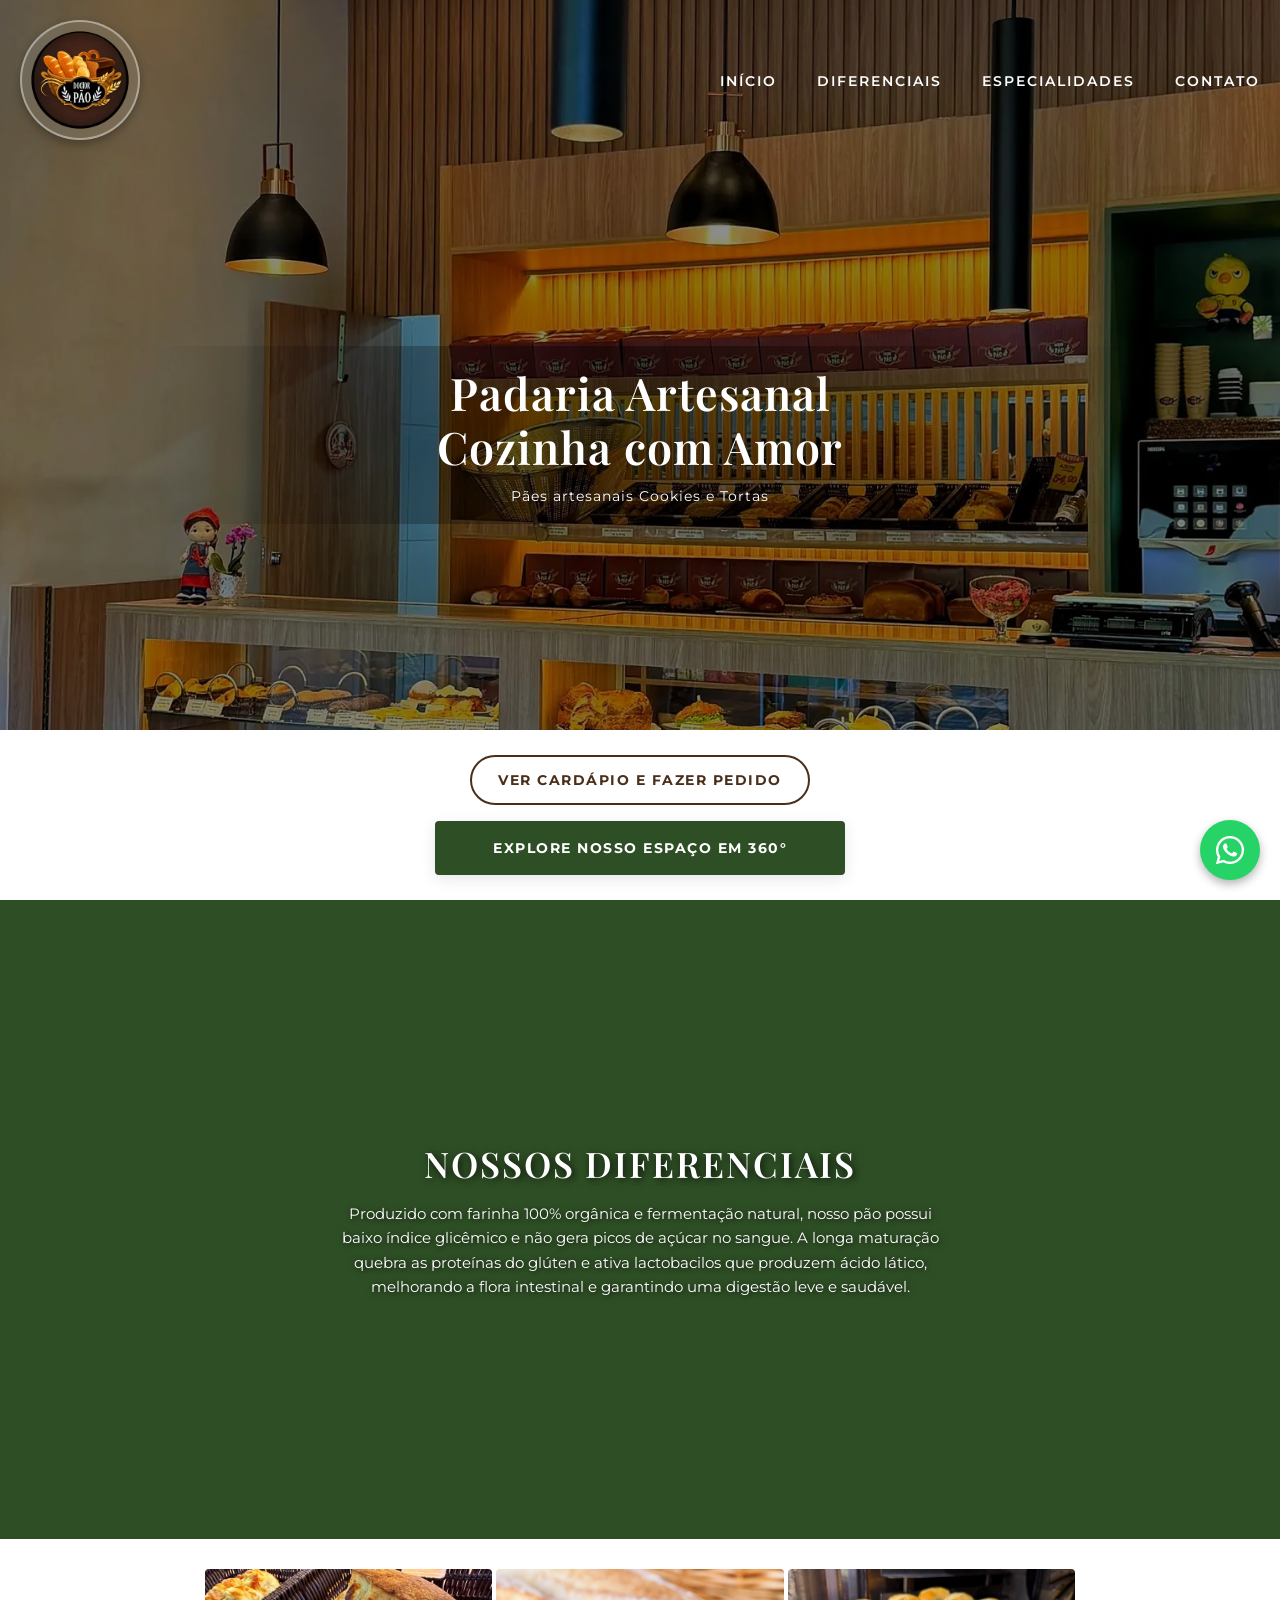
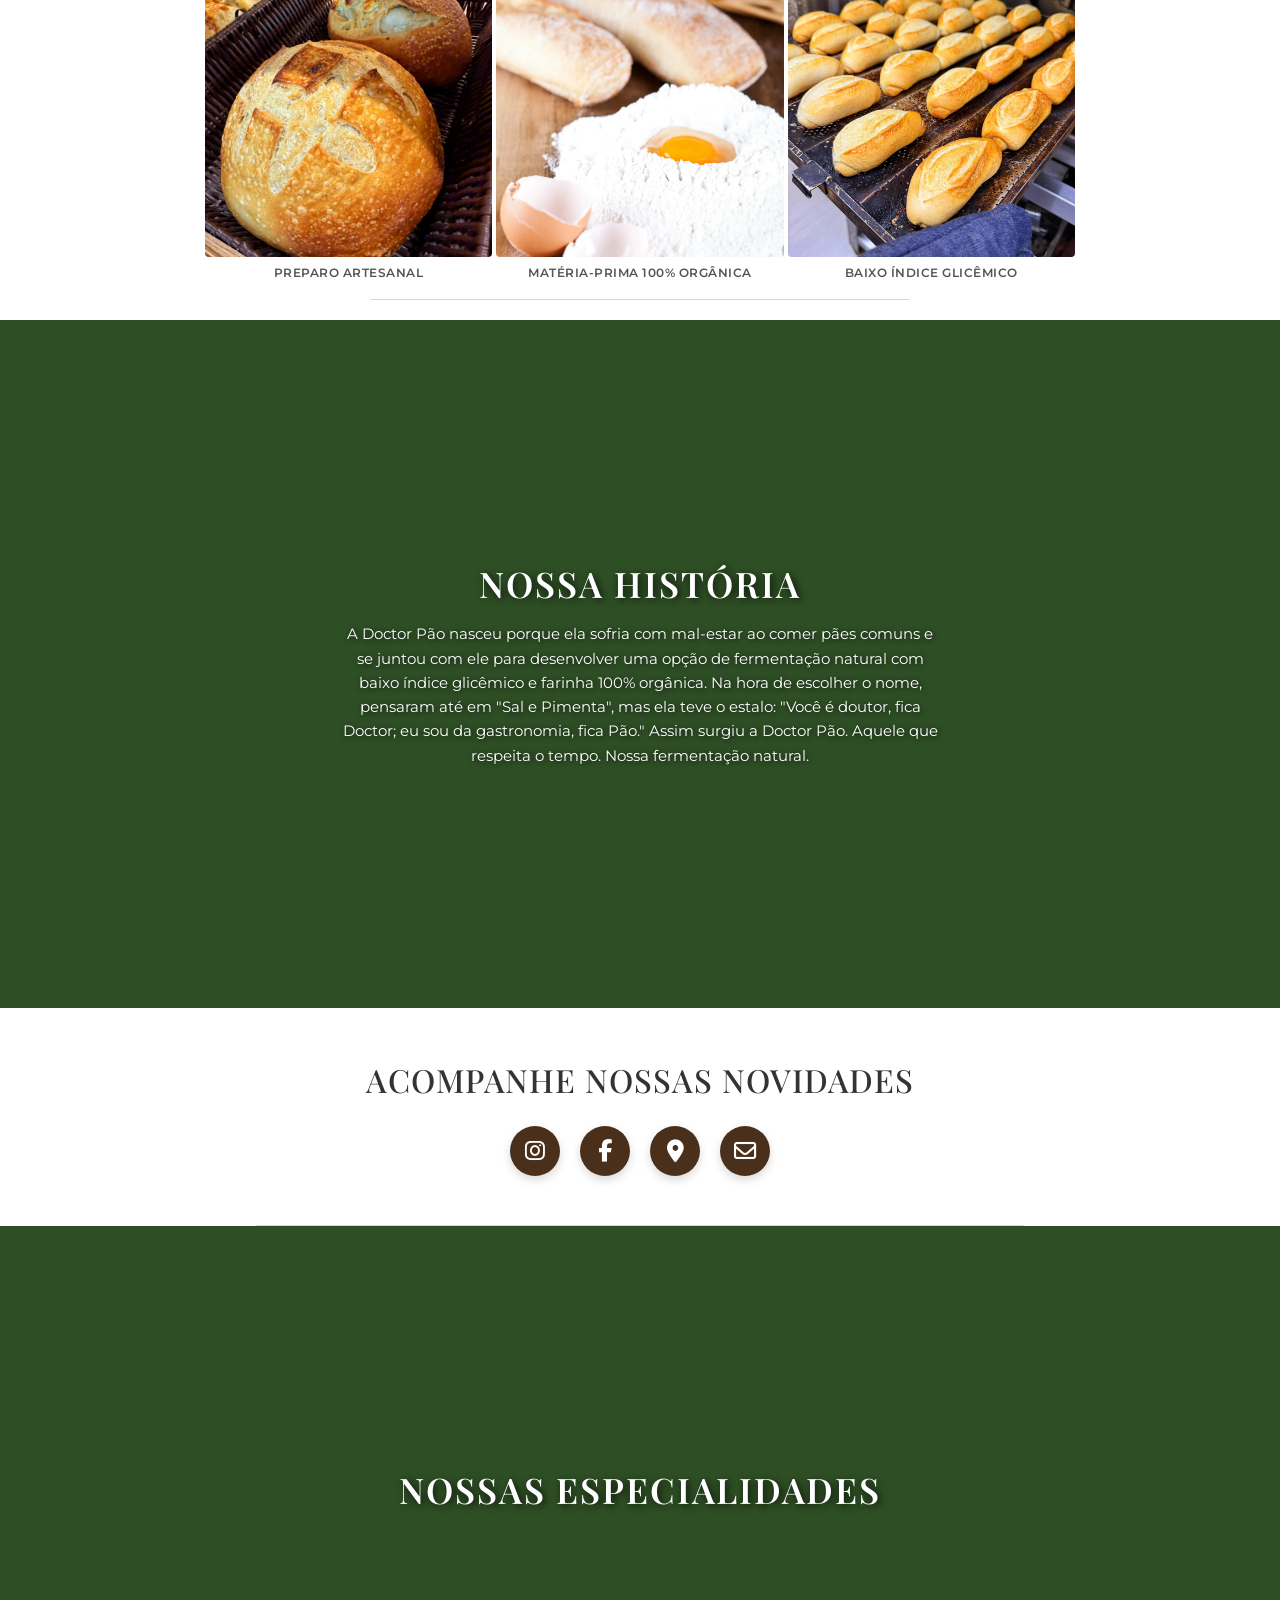
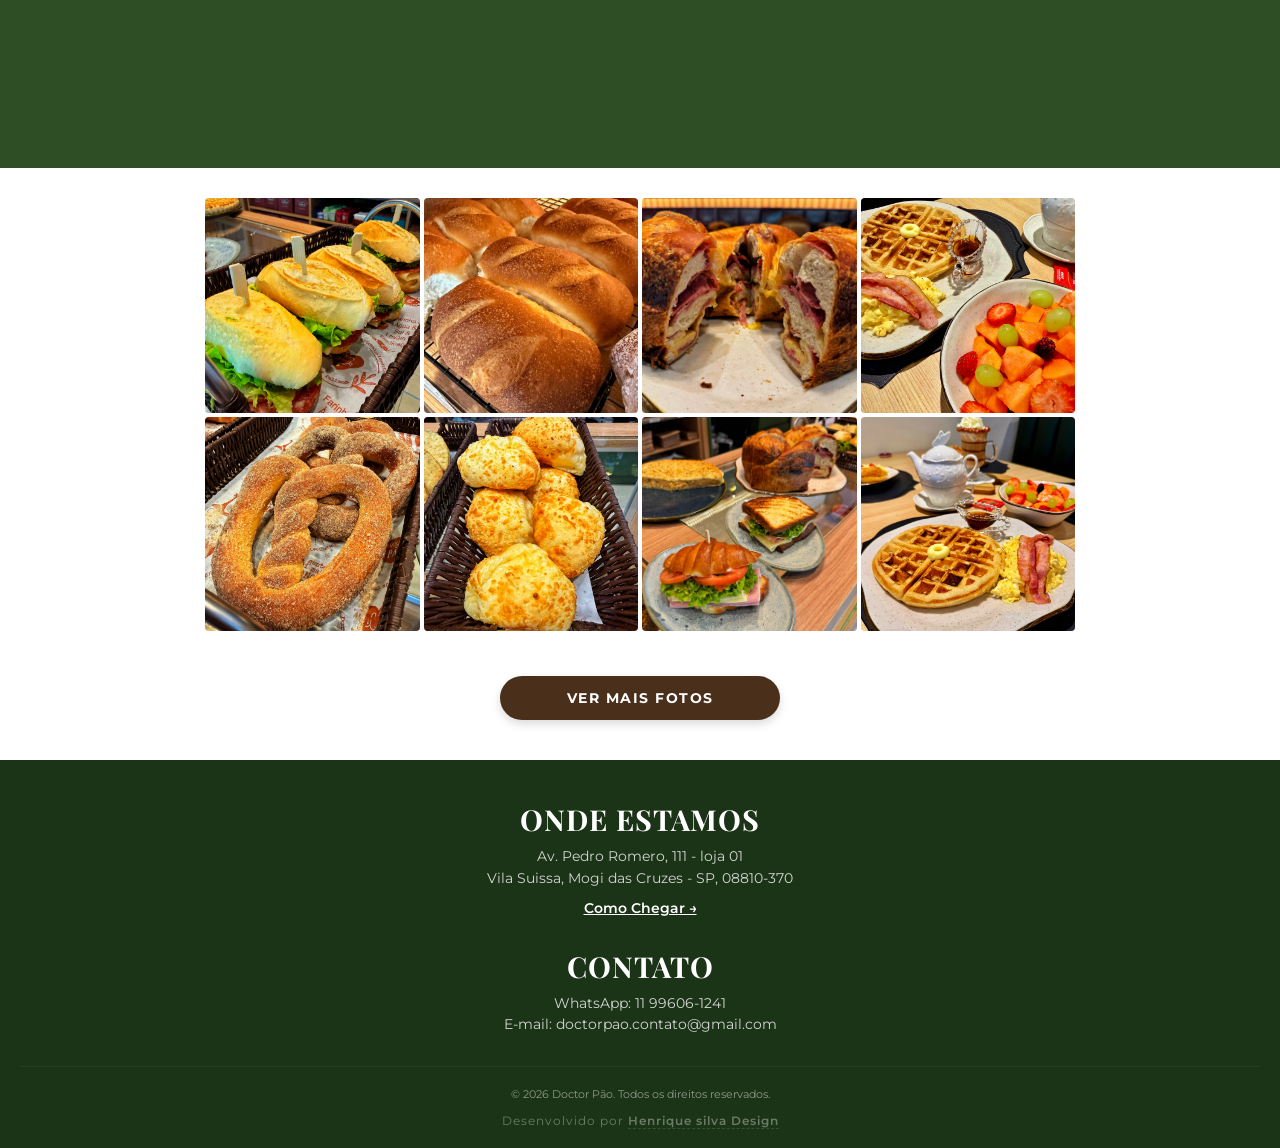
==== commit 425b6663: "Add Google site verification meta tag" ====
--- a/index.html
+++ b/index.html
@@ -1,6 +1,7 @@
 <!DOCTYPE html>
 <html lang="pt-BR">
 <head>
+  <meta name="google-site-verification" content="CfCyp07Pr7KXYK3epTo3gyCwoFNMIzd_FLEe3VVzhFA" />
   <meta charset="UTF-8">
   <meta name="viewport" content="width=device-width, initial-scale=1.0">
   <title>Doctor Pão - Padaria Artesanal</title>
@@ -219,4 +220,4 @@
   </script>
 
 </body>
-</html>+</html>
--- a/style.css
+++ b/style.css
@@ -29,10 +29,11 @@
 }
 
 .hero-bg {
-    position: fixed;
+    position: fixed; /* Trava o container no fundo da página */
     inset: 0;
     z-index: -2;
     overflow: hidden;
+    background-color: var(--verde-musgo); /* Cor de fundo idêntica caso a imagem demore */
 }
 
 .hero-bg::after {
@@ -40,16 +41,29 @@
     position: absolute;
     inset: 0;
     background: rgba(0,0,0,.45);
-    z-index: 1;
-}
+    z-index: 1; /* Fica acima da tag img, mas abaixo do conteúdo do site */
+}
+
+/* 1. Impede que o navegador faça o efeito elástico vertical no fundo global */
+html {
+  scroll-behavior: smooth;
+  overscroll-behavior-y: none; /* Desativa o efeito elástico para o fundo não vazar */
+}
+
+/* ... mantenha suas outras regras ... */
 
 .hero-bg img {
-    width: 100%;
-    height: 100%;
-    object-fit: cover;
+    position: absolute;
+    left: 50%;
+    top: 50%;
+    transform: translate3d(-50%, -50%, 0); 
     display: block;
-}
-
+    z-index: 0;
+    max-width: none !important;
+    max-height: none !important;
+    /* Remove qualquer suavização que cause atraso na renderização do celular */
+    transition: none !important; 
+}
 /* --- 1. SEÇÃO TOPO / HERO --- */
 .hero-section {
   position: relative;
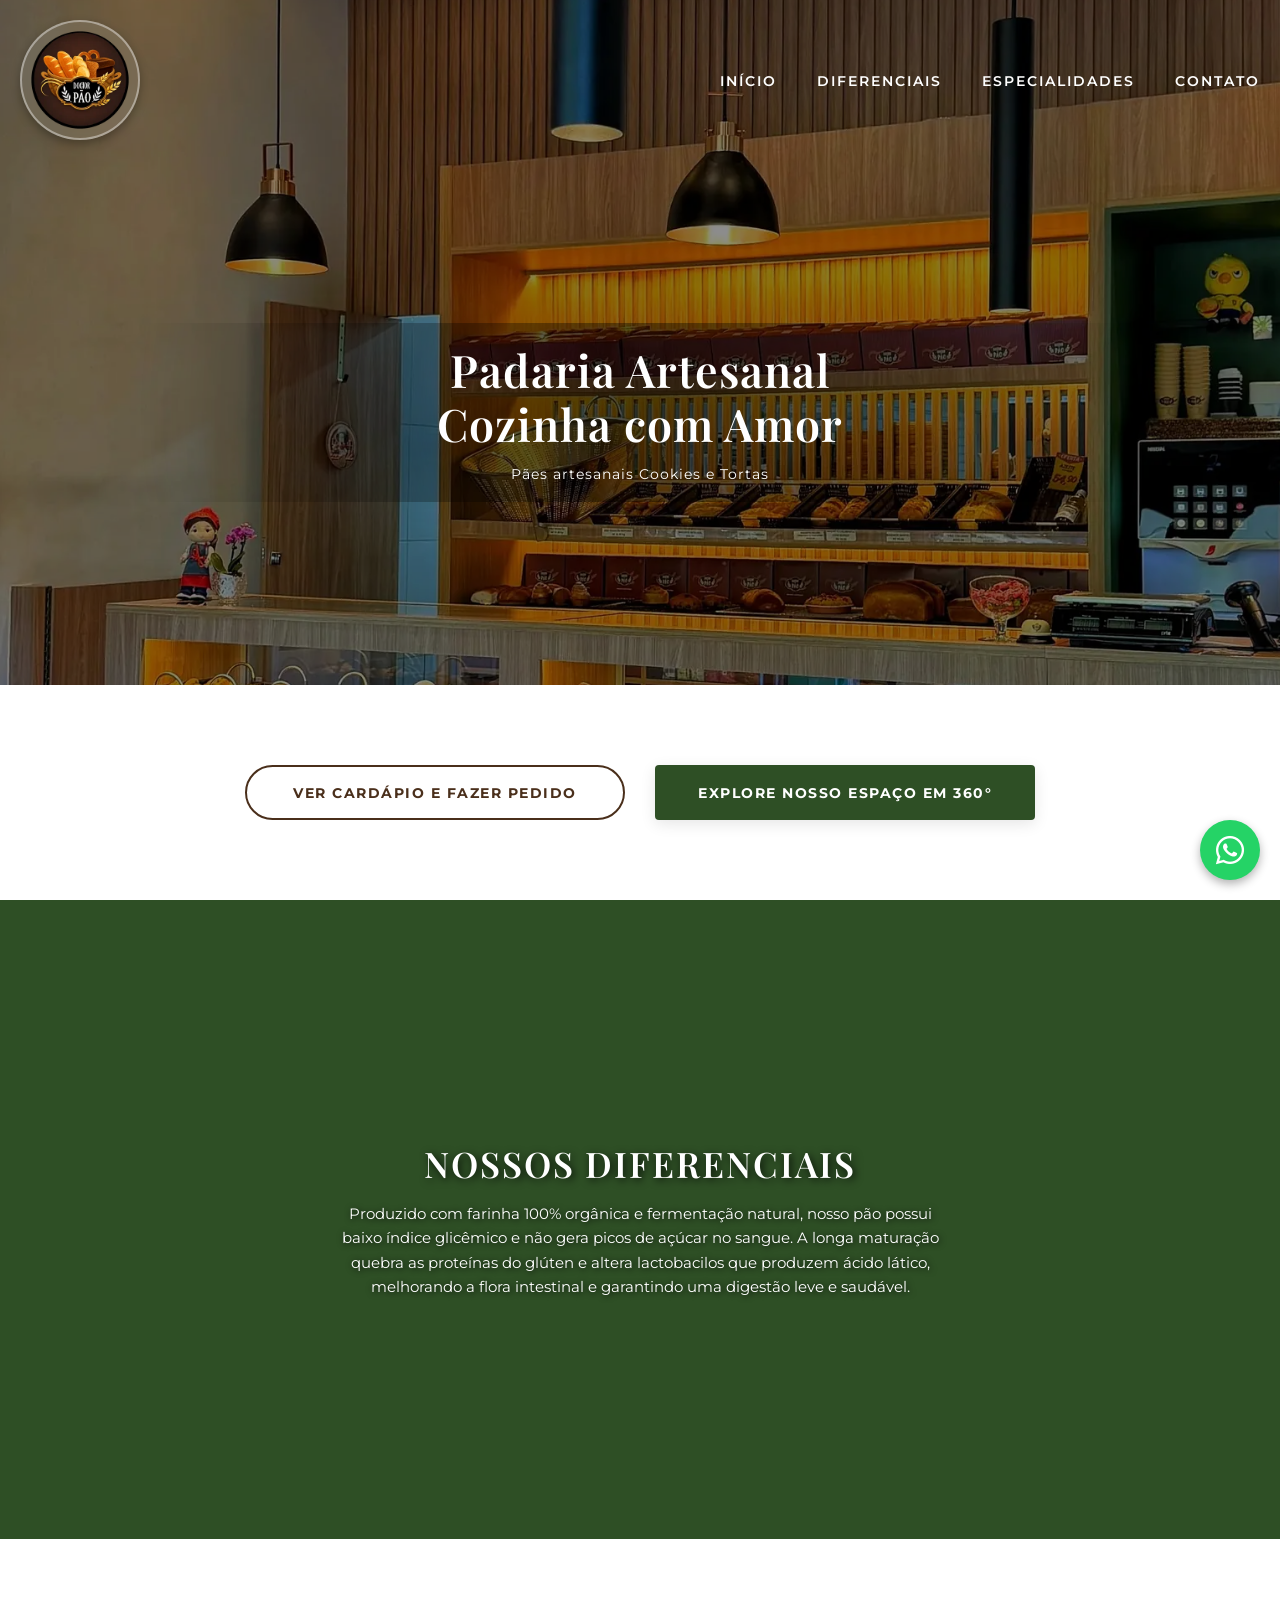
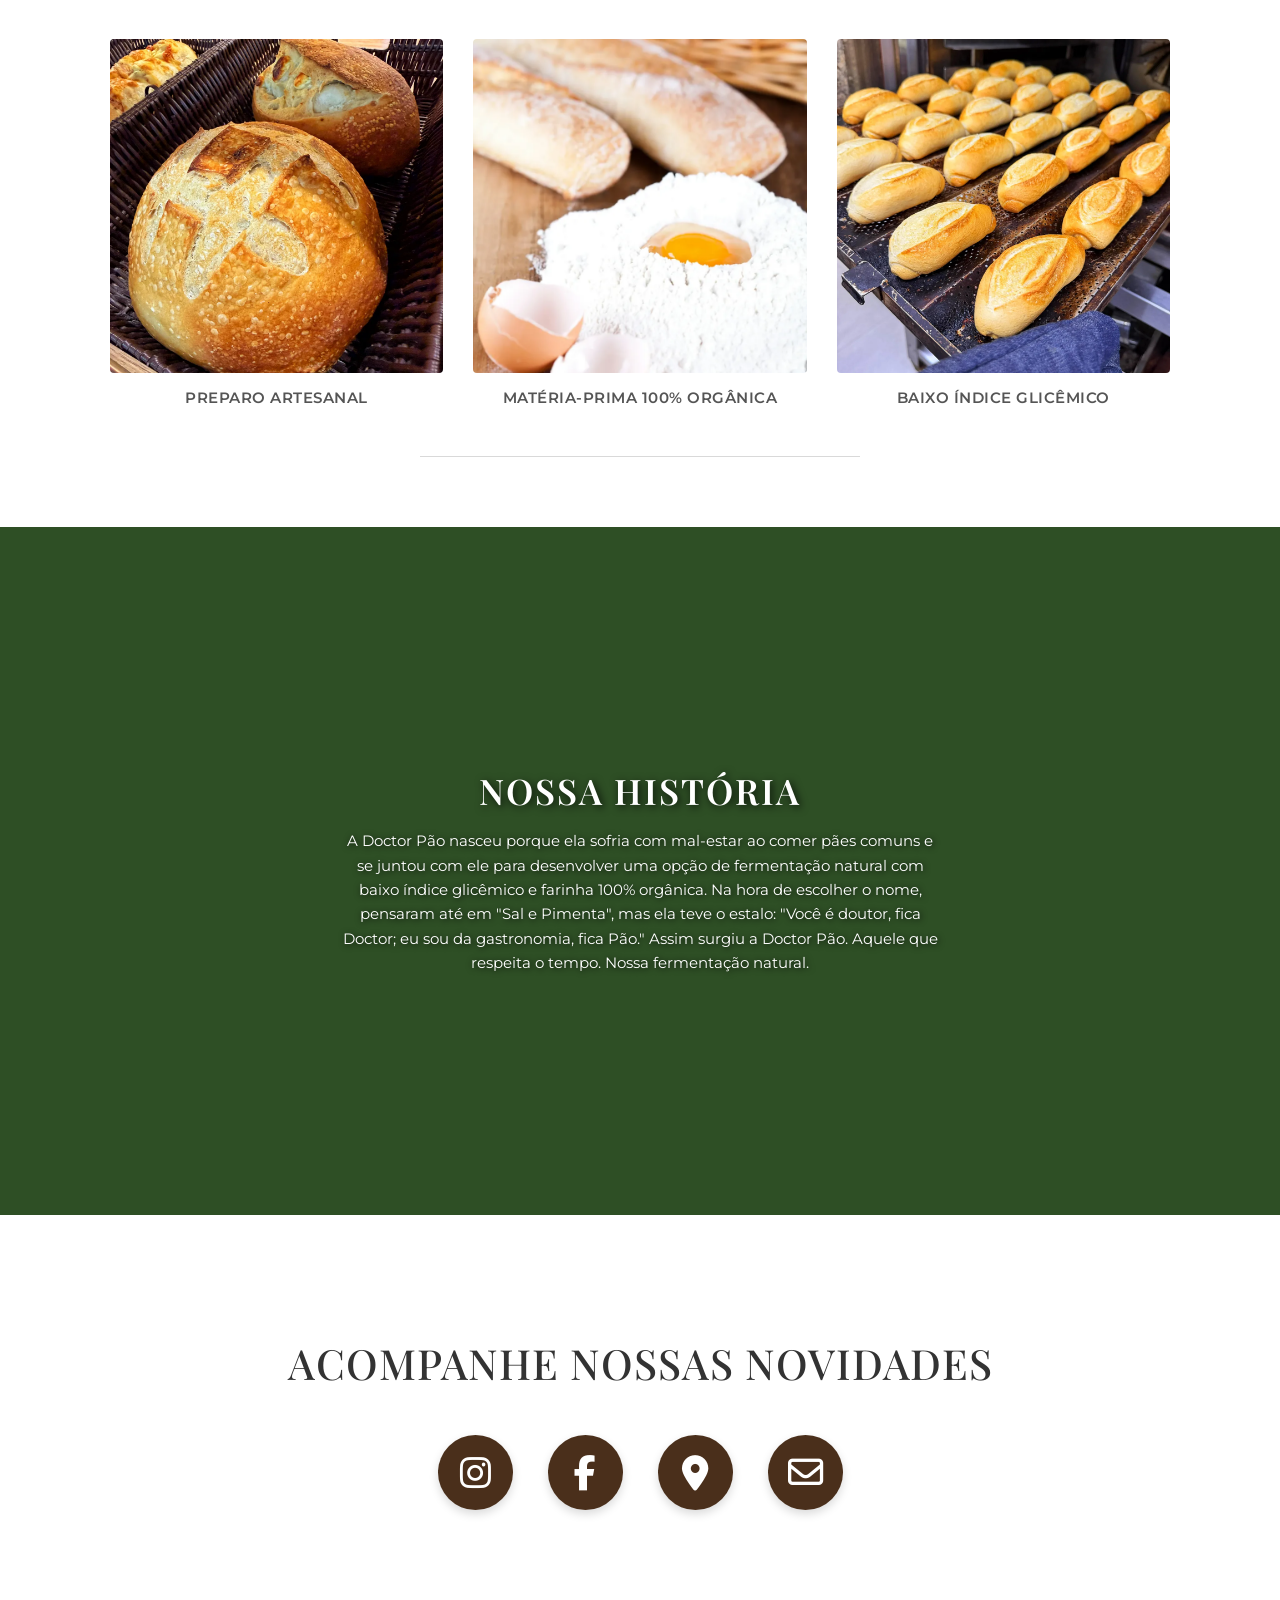
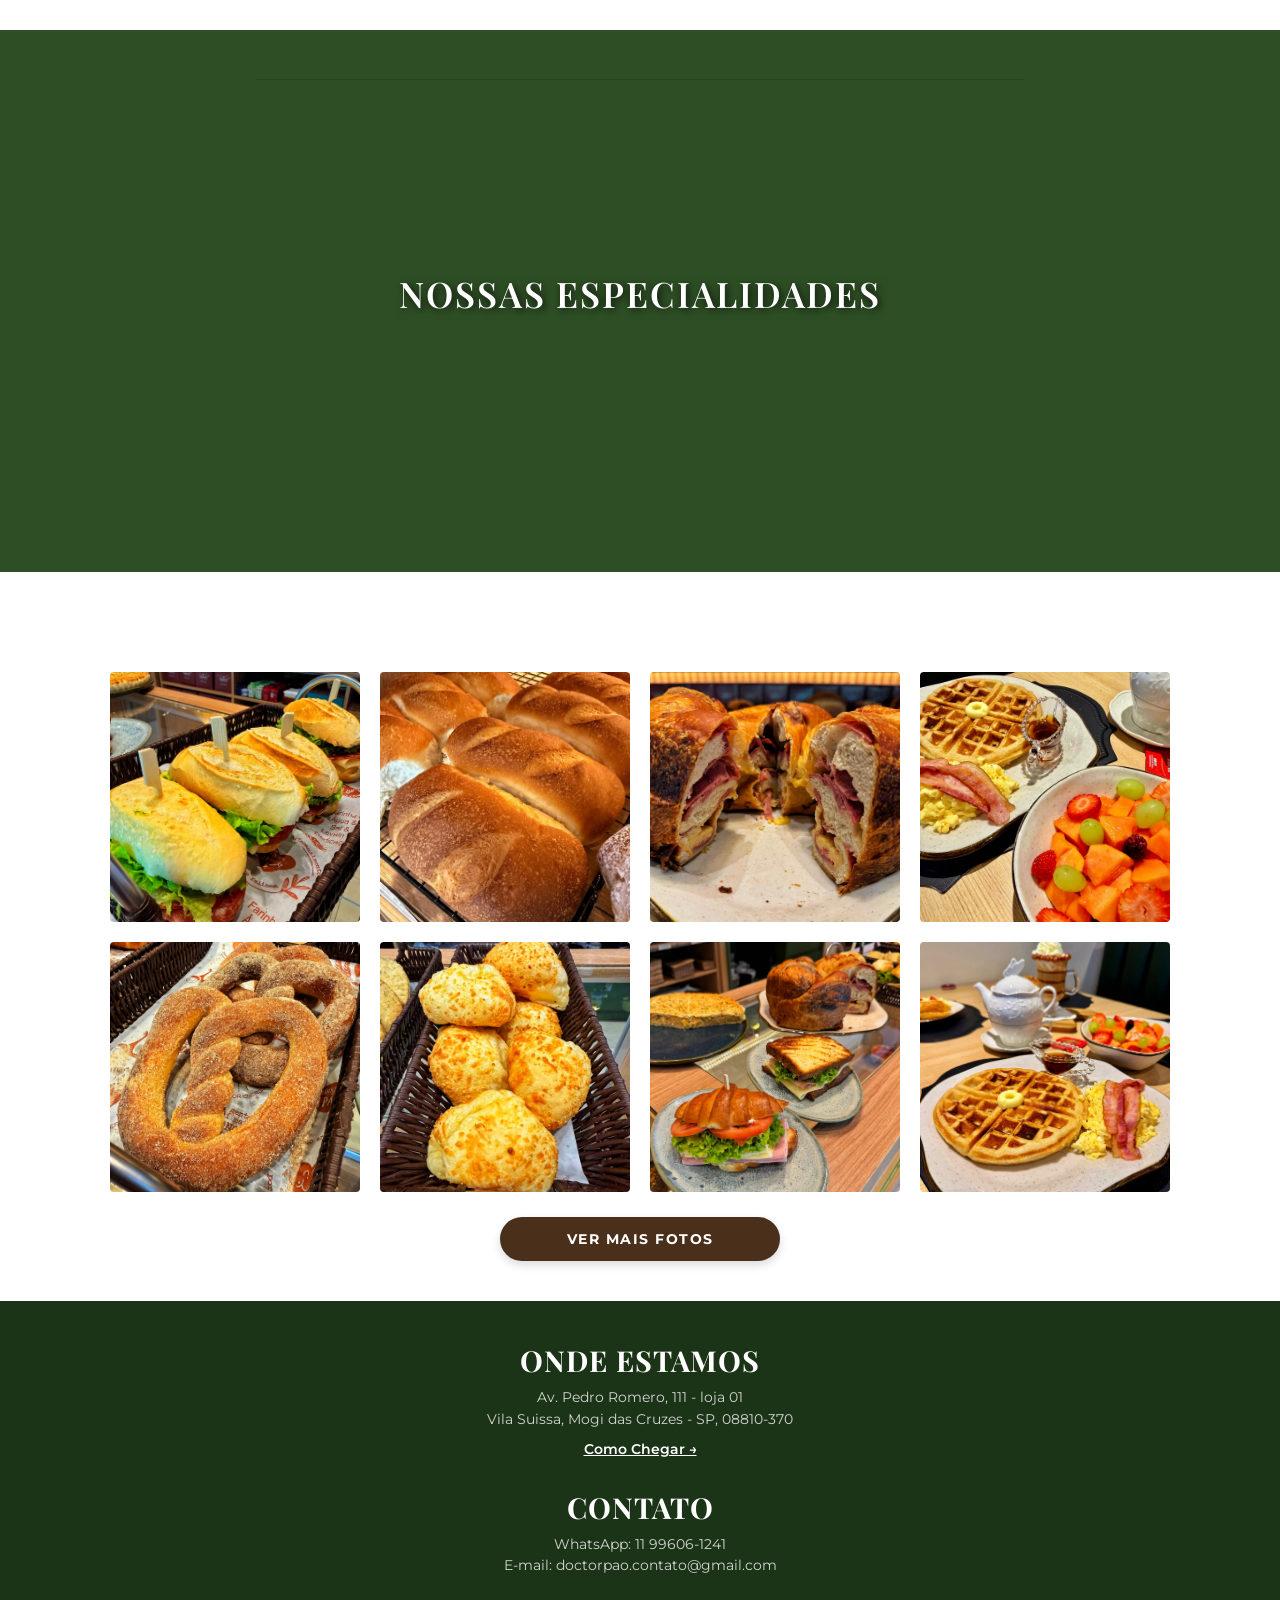
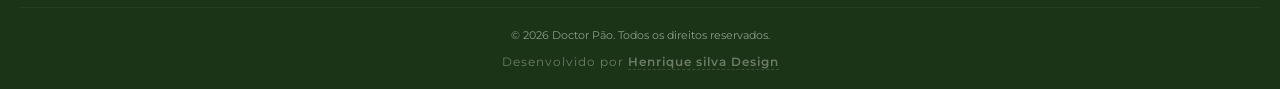
==== commit 53ef9ba2: "adicione preview whatssap" ====
--- a/index.html
+++ b/index.html
@@ -8,9 +8,11 @@
 
   <meta name="description" content="Padaria artesanal especializada em pães de fermentação natural in Mogi das Cruzes.">
 
+  <!-- TAGS DE PREVIEW DO WHATSAPP (OPEN GRAPH) CORRIGIDAS -->
   <meta property="og:title" content="Doctor Pão">
   <meta property="og:description" content="Pães artesanais produtos com fermentação natural.">
-  <meta property="og:image" content="./assets/hero.webp">
+  <meta property="og:url" content="https://nexths.github.io/doctor-pao/">
+  <meta property="og:image" content="https://nexths.github.io/doctor-pao/assets/preview.jpg">
   <meta property="og:type" content="website">
 
   <link rel="preload" as="image" href="./assets/hero.webp">
@@ -92,7 +94,7 @@
   <section class="secao-transparente" id="diferenciais">
     <div class="conteudo-banner-transparente">
       <h2>NOSSOS DIFERENCIAIS</h2>
-      <p>Produzido com farinha 100% orgânica e fermentação natural, nosso pão possui baixo índice glicêmico e não gera picos de açúcar no sangue. A longa maturação quebra as proteínas do glúten e ativa lactobacilos que produzem ácido lático, melhorando a flora intestinal e garantindo uma digestão leve e saudável.</p>
+      <p>Produzido com farinha 100% orgânica e fermentação natural, nosso pão possui baixo índice glicêmico e não gera picos de açúcar no sangue. A longa maturação quebra as proteínas do glúten e altera lactobacilos que produzem ácido lático, melhorando a flora intestinal e garantindo uma digestão leve e saudável.</p>
     </div>
   </section>
 
@@ -220,4 +222,4 @@
   </script>
 
 </body>
-</html>
+</html>
--- a/style.css
+++ b/style.css
@@ -488,22 +488,127 @@
 
 /* --- 7. RESPONSIVIDADE DESKTOP --- */
 @media (min-width: 900px) {
-  /* ... regras atuais que você já tem do galeria-grid, nav-menu, etc ... */
-
-  /* ADICIONE ESTE BLOCO ABAIXO DENTRO DA MEDIA QUERY DO PC: */
+  
+  /* Seções transparentes com o fundo verde aparecendo */
   .secao-transparente {
-    padding: 240px 20px; /* Espaço gigante para criar o "Quadradão" imponente no monitor */
+    padding: 240px 20px; 
+  }
+
+  /* ================================================================= */
+  /* 1. TARJA BRANCA DO HERO (Botões e Tour 360 Grandes + Tarja Alta)  */
+  /* ================================================================= */
+  .hero-footer-buttons {
+    flex-direction: row;     /* Botões lado a lado */
+    justify-content: center;
+    gap: 30px;               
+    
+    /* ALTURA DA TARJA: Bem grossa e espaçada */
+    padding: 80px 20px;      
+  }
+
+  /* Botões grandes e idênticos em tamanho */
+  .btn-main-action, 
+  .tour-virtual-banner {
+    max-width: 380px;        
+    height: 55px;            
+    display: flex;
+    align-items: center;
+    justify-content: center;
+  }
+
+
+  /* ================================================================= */
+  /* 2. TARJA BRANCA DAS TRÊS FOTOS (Preparo Artesanal, Orgânica...)  */
+  /* ================================================================= */
+  .tarja-branca-container {
+    /* ALTURA DA TARJA: Super expandida em cima e embaixo */
+    padding: 100px 0 120px 0;         
+  }
+
+  .diferenciais-grid {
+    max-width: 1100px;       /* Alarga a grade no monitor */
+    gap: 30px;               
+    padding: 0 20px;         
+  }
+
+  /* TEXTO MAIOR: Mantido o tamanho da primeira versão */
+  .diferencial-card span {
+    font-size: 0.95rem;      
+    margin-top: 15px;
+  }
+
+  /* Linha divisória ajustada para a nova altura */
+  .diferenciais-grid::after {
+    width: 40%;
+    bottom: -50px;           
+  }
+
+
+  /* ================================================================= */
+  /* 3. TARJA BRANCA DAS REDES SOCIAIS (Título e Ícones Grandes + Alta)*/
+  /* ================================================================= */
+  .redes-sociais-section {
+    /* ALTURA DA TARJA: Bloco branco massivo e imponente */
+    padding: 120px 20px;      
+  }
+
+  /* TÍTULO MAIOR: Mantido bem grande para destacar no PC */
+  .redes-sociais-section h2 {
+    font-size: 2.6rem;       
+    margin-bottom: 45px;     
+  }
+
+  .icones-redes-container {
+    gap: 35px;               
+  }
+
+  /* ÍCONES GRANDES: Círculos robustos de 75px com símbolos destacados */
+  .btn-rede-circular {
+    width: 75px;             
+    height: 75px;
+    font-size: 2.2rem;         
+  }
+  
+  .btn-rede-circular:hover {
+    transform: scale(1.1);   /* Efeito sutil ao passar o mouse */
+    background-color: var(--verde-musgo);
+  }
+
+  .redes-sociais-section::after {
+    bottom: -50px;           
+  }
+
+
+  /* ================================================================= */
+  /* 4. TARJA BRANCA DA GRADE DE FOTOS E BOTÃO "VER MAIS" (Proporcional)*/
+  /* ================================================================= */
+  .secao-transparente#especialidades + .tarja-branca-container {
+    /* ALTURA DA TARJA: Muito fundo branco abaixo do botão para equilibrar com o topo */
+    padding: 100px 0 140px 0;
   }
 
   .galeria-grid {
-    grid-template-columns: repeat(4, 1fr);
-    max-width: 900px;
-  }
-  
-  .diferenciais-grid {
-    max-width: 900px;
-  }
-
+    grid-template-columns: repeat(4, 1fr); /* 4 fotos por linha no PC */
+    max-width: 1100px;       /* Alinhado perfeitamente com a grade de cima */
+    gap: 20px;               
+    padding: 0 20px;
+  }
+
+  .container-botao-galeria {
+    margin-top: 55px;        /* Espaço generoso entre as fotos e o botão */
+  }
+
+  /* BOTÃO MAIOR: Deixado robusto para o desktop */
+  .botao-ver-mais {
+    max-width: 320px;        
+    padding: 16px 40px;
+    font-size: 0.95rem;
+  }
+
+
+  /* ================================================================= */
+  /* Configurações estruturais do Menu (Mantidas como estavam)         */
+  /* ================================================================= */
   .menu-toggle {
     display: none;
   }
@@ -599,4 +704,16 @@
 .botao-ver-mais:hover {
   background-color: var(--verde-musgo); /* Vira o verde da marca ao interagir */
   transform: scale(0.96);
+}
+
+@media (max-width: 899px) {
+  .hero-bg, .hero-bg img {
+    height: 100svh !important; /* Trava o fundo no tamanho exato da tela do celular */
+    width: 100% !important;
+    object-fit: cover !important;
+    position: fixed !important;
+    top: 0;
+    left: 0;
+    transform: none !important; /* Mata o tranco do translate3d */
+  }
 }
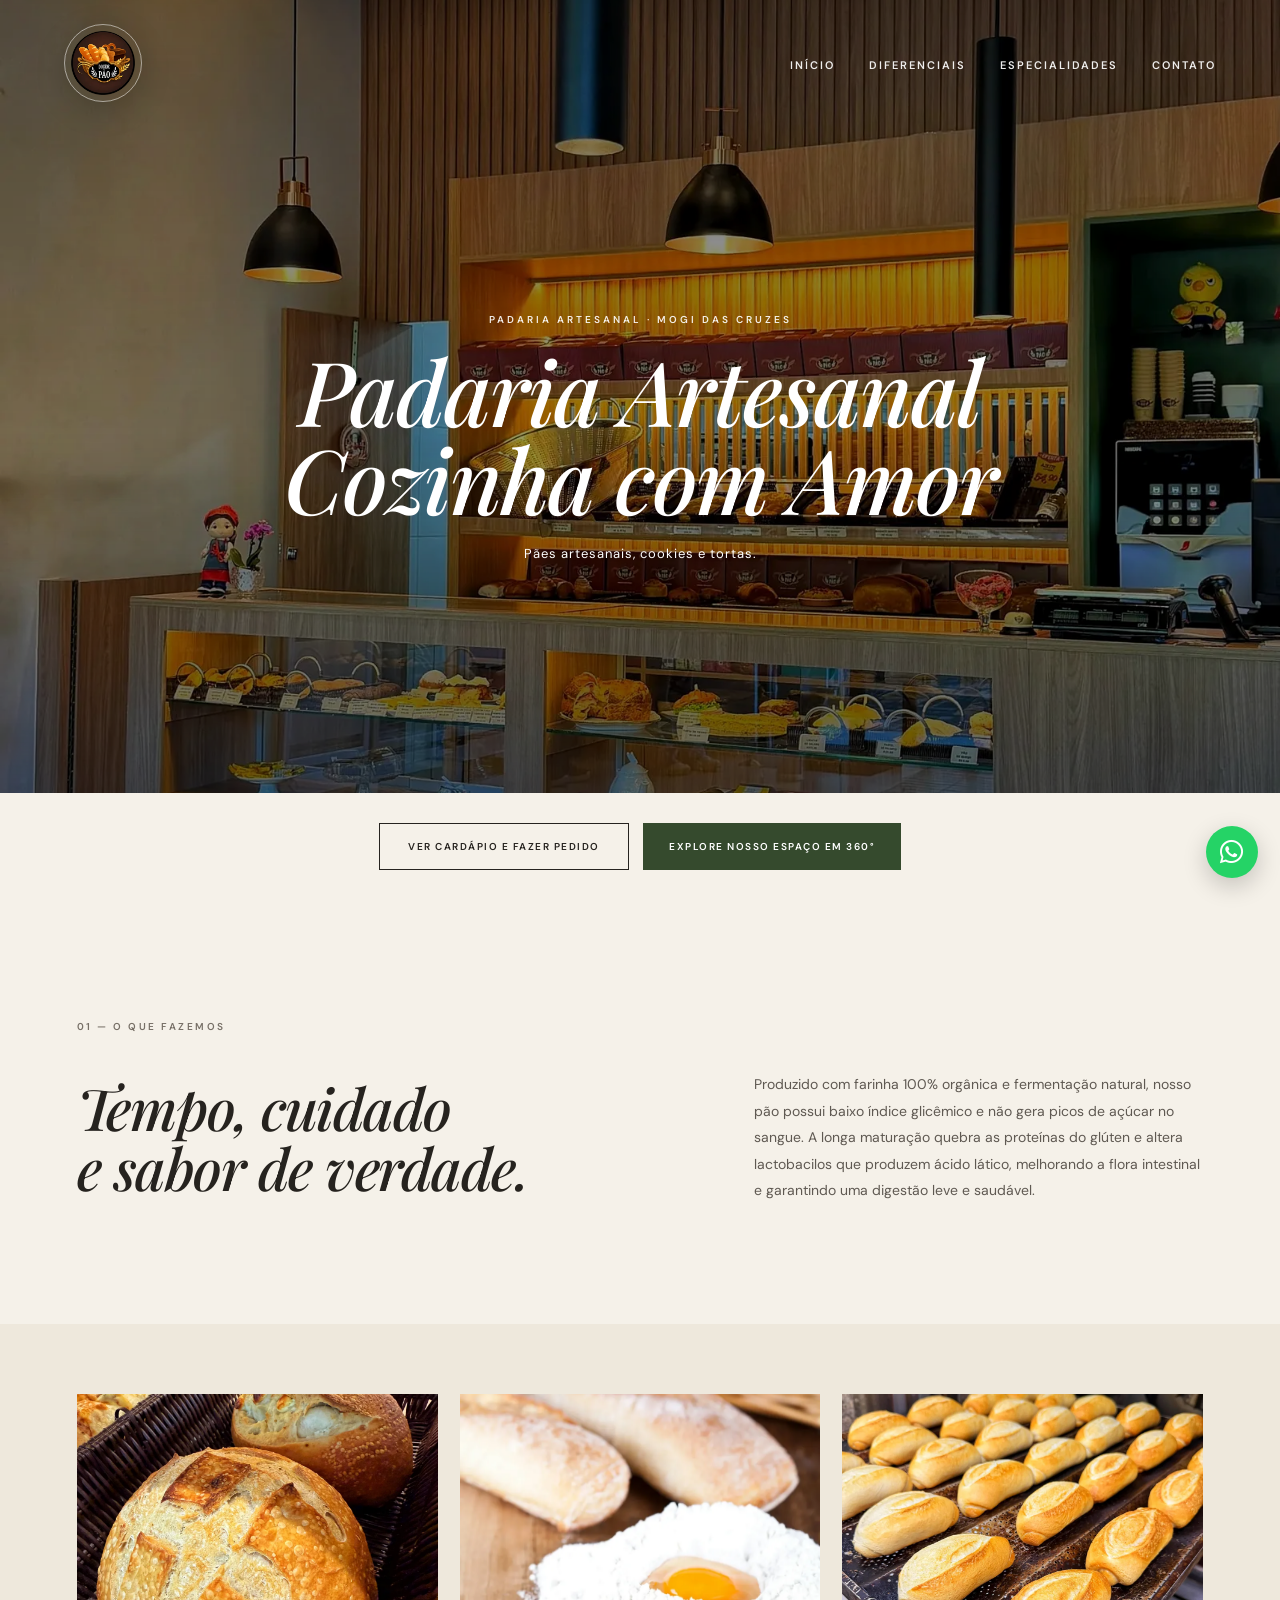
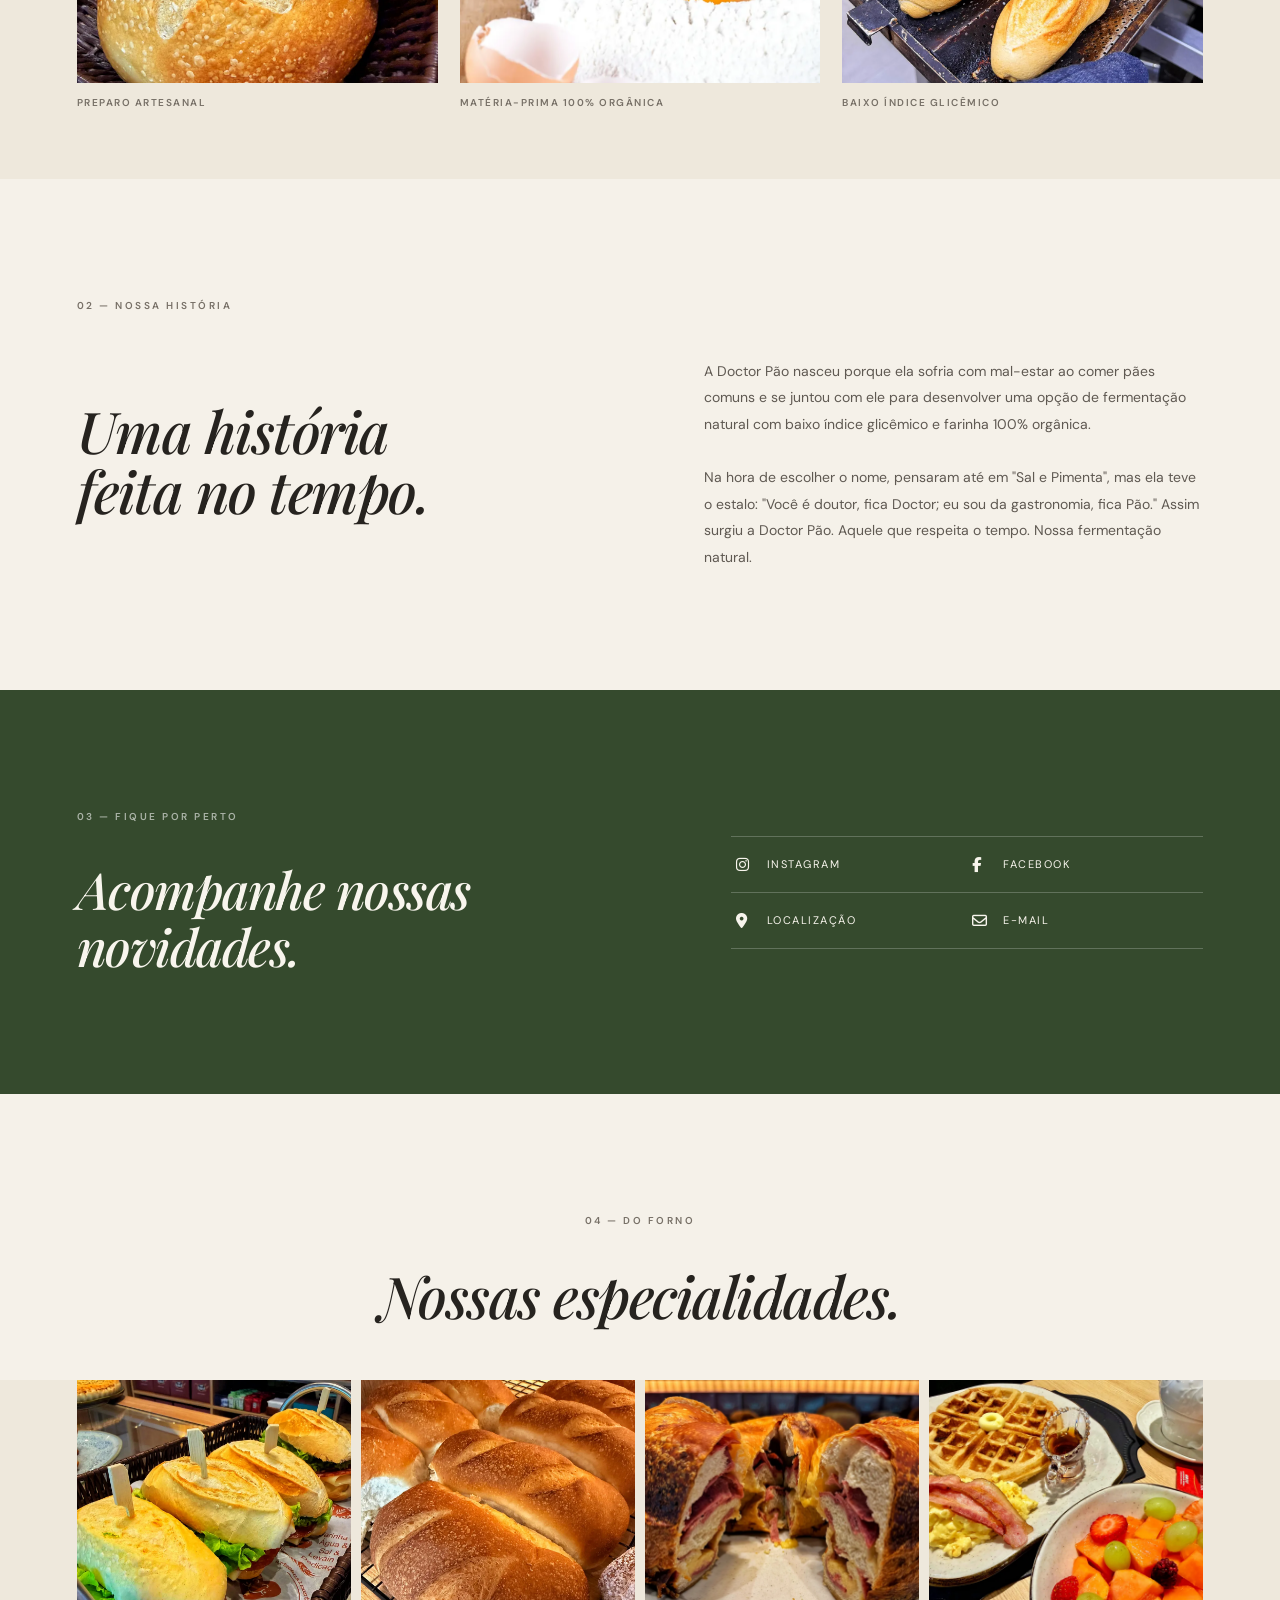
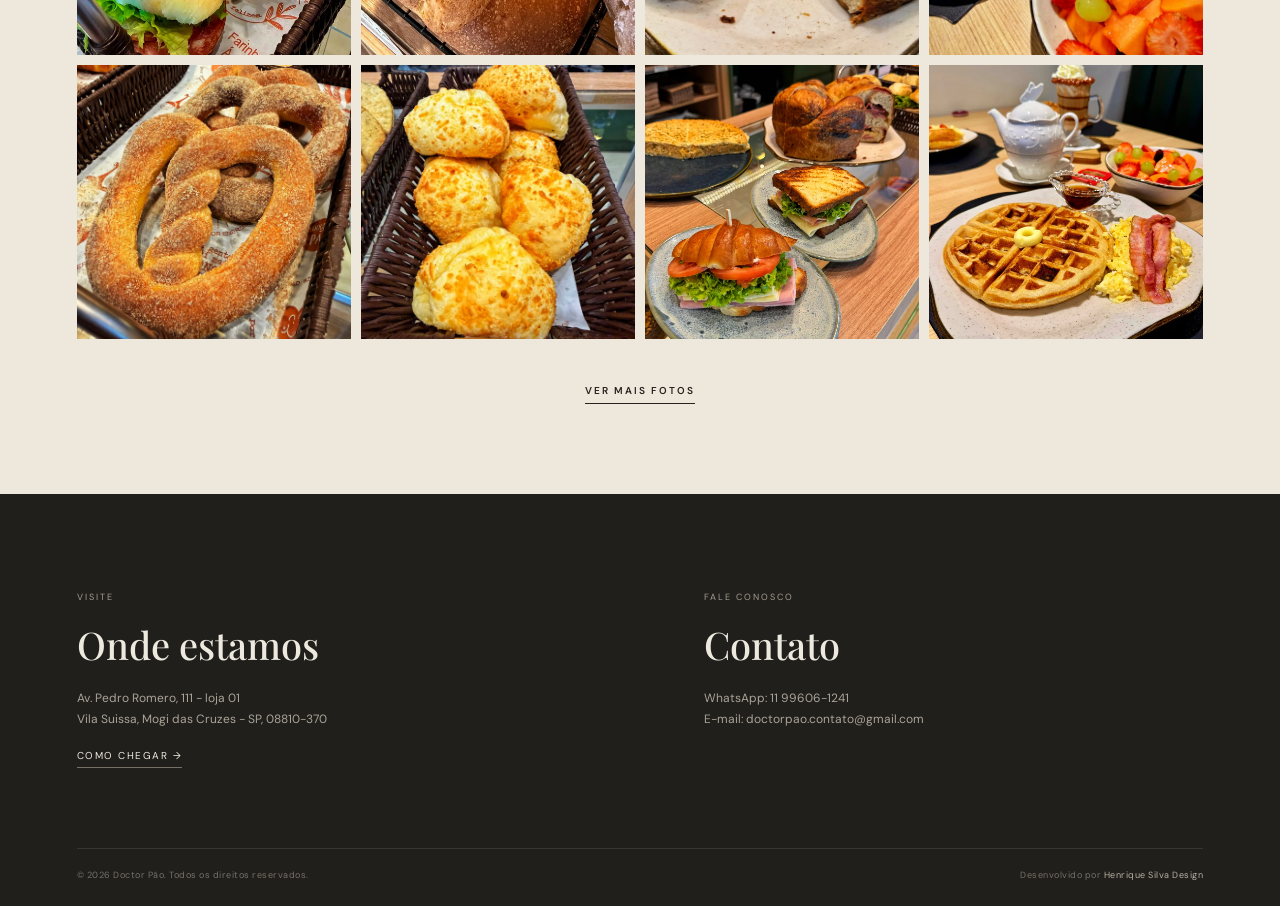
==== commit 0689d966: "Atualizando layout da Doctor Pão" ====
--- a/index.html
+++ b/index.html
@@ -1,66 +1,49 @@
 <!DOCTYPE html>
 <html lang="pt-BR">
 <head>
-  <meta name="google-site-verification" content="CfCyp07Pr7KXYK3epTo3gyCwoFNMIzd_FLEe3VVzhFA" />
+  <meta name="google-site-verification" content="CfCyp07Pr7KXYK3epTo3gyCwoFNMIzd_FLEe3VVzhFA">
   <meta charset="UTF-8">
   <meta name="viewport" content="width=device-width, initial-scale=1.0">
+
   <title>Doctor Pão - Padaria Artesanal</title>
-
-  <meta name="description" content="Padaria artesanal especializada em pães de fermentação natural in Mogi das Cruzes.">
-
-  <!-- TAGS DE PREVIEW DO WHATSAPP (OPEN GRAPH) CORRIGIDAS -->
+  <meta name="description" content="Padaria artesanal especializada em pães de fermentação natural em Mogi das Cruzes.">
+
   <meta property="og:title" content="Doctor Pão">
-  <meta property="og:description" content="Pães artesanais produtos com fermentação natural.">
+  <meta property="og:description" content="Pães artesanais produzidos com fermentação natural.">
   <meta property="og:url" content="https://nexths.github.io/doctor-pao/">
   <meta property="og:image" content="https://nexths.github.io/doctor-pao/assets/preview.jpg">
   <meta property="og:type" content="website">
 
   <link rel="preload" as="image" href="./assets/hero.webp">
-  
-  <!-- Font Awesome para os ícones redondos das redes -->
+
   <link rel="stylesheet" href="https://cdnjs.cloudflare.com/ajax/libs/font-awesome/6.5.1/css/all.min.css">
-  
-  <!-- Google Fonts: Playfair para títulos naturais e Montserrat para o corpo -->
+
   <link rel="preconnect" href="https://fonts.googleapis.com">
   <link rel="preconnect" href="https://fonts.gstatic.com" crossorigin>
-  <link href="https://fonts.googleapis.com/css2?family=Montserrat:wght@400;600;700&family=Playfair+Display:ital,wght@0,600;1,400&display=swap" rel="stylesheet">
+  <link href="https://fonts.googleapis.com/css2?family=DM+Sans:wght@400;500;600&family=Playfair+Display:ital,wght@0,500;0,600;1,400;1,500;1,600&display=swap" rel="stylesheet">
 
   <link rel="stylesheet" href="style.css">
 </head>
+
 <body>
 
-  <div class="hero-bg">
-  <img
-    src="./assets/hero.webp"
-    alt=""
-    fetchpriority="high"
-    decoding="async"
-    aria-hidden="true">
- </div>
-
-  <!-- BOTÃO FLUTUANTE DO WHATSAPP -->
-  <a href="https://wa.me/5511996061241?text=Olá!%20Gostaria%20de%20fazer%20um%20pedido%20ou%20saber%20mais%20sobre%20os%20pães." 
-     class="whatsapp-flutuante" 
-     target="_blank" 
-     title="Fale Conosco no WhatsApp">
+  <div class="site-bg" aria-hidden="true">
+    <img src="./assets/hero.webp" alt="" fetchpriority="high" decoding="async">
+  </div>
+
+  <a href="https://wa.me/5511996061241?text=Olá!%20Gostaria%20de%20fazer%20um%20pedido%20ou%20saber%20mais%20sobre%20os%20pães."
+     class="whatsapp-flutuante" target="_blank" title="Fale Conosco no WhatsApp" aria-label="WhatsApp">
     <i class="fa-brands fa-whatsapp"></i>
   </a>
 
-  <!-- TOPO / HERO -->
-  <header class="hero-section" id="inicio">
-    <div class="hero-header">
-      <img
-    src="./assets/logo.webp"
-    alt="Logo Doctor Pão"
-    class="logo-doctor-pao"
-    width="120"
-    height="120"
-    fetchpriority="high"
-    decoding="async">
+  <header class="hero" id="inicio">
+    <div class="hero-top">
+      <a href="#inicio" class="brand-mark" aria-label="Doctor Pão - início">
+        <img src="./assets/logo.webp" alt="Logo Doctor Pão" class="logo-doctor-pao" width="120" height="120">
+      </a>
+
       <button class="menu-toggle" id="btn-menu" aria-label="Abrir Menu">
-        <span class="bar"></span>
-        <span class="bar"></span>
-        <span class="bar"></span>
+        <span></span><span></span><span></span>
       </button>
 
       <nav class="nav-menu" id="menu-principal">
@@ -73,131 +56,148 @@
       </nav>
     </div>
 
-    <div class="hero-center-content">
-      <h1>Padaria Artesanal<br>Cozinha com Amor</h1>
-      <p>Pães artesanais Cookies e Tortas</p>
-    </div>
-
-    <div class="hero-footer-buttons">
-      <a href="https://wa.me/5511996061241" target="_blank" class="btn-main-action">Ver Cardápio e Fazer Pedido</a>
-      
-      <!-- Banner do Tour Virtual Simplificado -->
-      <a href="./tour-doctor-pao/" class="tour-virtual-banner" target="_blank">
-        <div class="tour-text">
-          <p>EXPLORE NOSSO ESPAÇO EM 360°</p>
+    <div class="hero-content">
+      <p class="eyebrow">PADARIA ARTESANAL · MOGI DAS CRUZES</p>
+      <h1><em>Padaria Artesanal</em><br><em>Cozinha com Amor</em></h1>
+      <p class="hero-subtitle">Pães artesanais, cookies e tortas.</p>
+    </div>
+
+    <div class="hero-actions">
+      <a href="https://wa.me/5511996061241" target="_blank" class="btn btn-light">
+        Ver cardápio e fazer pedido
+      </a>
+      <a href="./tour-doctor-pao/" class="btn btn-solid" target="_blank">
+        Explore nosso espaço em 360°
+      </a>
+    </div>
+  </header>
+
+  <main>
+
+    <section class="intro-section" id="diferenciais">
+      <div class="section-label">01 — O que fazemos</div>
+      <div class="intro-copy">
+        <h2><em>Tempo, cuidado</em><br><em>e sabor de verdade.</em></h2>
+        <p>
+          Produzido com farinha 100% orgânica e fermentação natural, nosso pão possui
+          baixo índice glicêmico e não gera picos de açúcar no sangue. A longa maturação
+          quebra as proteínas do glúten e altera lactobacilos que produzem ácido lático,
+          melhorando a flora intestinal e garantindo uma digestão leve e saudável.
+        </p>
+      </div>
+    </section>
+
+    <section class="photo-strip">
+      <div class="diferenciais-grid">
+        <div class="diferencial-card">
+          <img src="./assets/card1.webp" alt="Preparo Artesanal" loading="lazy">
+          <span>Preparo artesanal</span>
         </div>
-      </a>
-    </div>
-  </header>
-
-  <!-- 1. DIFERENCIAIS (Texto no fundo transparente) -->
-  <section class="secao-transparente" id="diferenciais">
-    <div class="conteudo-banner-transparente">
-      <h2>NOSSOS DIFERENCIAIS</h2>
-      <p>Produzido com farinha 100% orgânica e fermentação natural, nosso pão possui baixo índice glicêmico e não gera picos de açúcar no sangue. A longa maturação quebra as proteínas do glúten e altera lactobacilos que produzem ácido lático, melhorando a flora intestinal e garantindo uma digestão leve e saudável.</p>
-    </div>
-  </section>
-
-  <!-- 1B. TARJA BRANCA: Fotos dos Diferenciais -->
-  <section class="tarja-branca-container">
-    <div class="diferenciais-grid">
-      <div class="diferencial-card">
-        <img src="./assets/card1.webp" alt="Preparo Artesanal" loading="lazy">
-        <span>Preparo Artesanal</span>
-      </div>
-      <div class="diferencial-card">
-        <img src="./assets/card2.webp" alt="Matéria-Prima" loading="lazy">
-        <span>Matéria-Prima 100% Orgânica</span>
-      </div>
-      <div class="diferencial-card">
-        <img src="./assets/card3.webp" alt="Fornada Diária" loading="lazy">
-        <span>Baixo índice glicêmico</span>
-      </div>
-    </div>
-  </section>
-
-  <!-- 2. NOSSA HISTÓRIA (Texto no fundo transparente) -->
-  <section class="secao-transparente">
-    <div class="conteudo-banner-transparente">
-      <h2>NOSSA HISTÓRIA</h2>
-      <p>
-        A Doctor Pão nasceu porque ela sofria com mal-estar ao comer pães comuns e se juntou com ele para desenvolver uma opção de fermentação natural com baixo índice glicêmico e farinha 100% orgânica. 
-        Na hora de escolher o nome, pensaram até em "Sal e Pimenta", mas ela teve o estalo: "Você é doutor, fica Doctor; eu sou da gastronomia, fica Pão." Assim surgiu a Doctor Pão. Aquele que respeita o tempo. Nossa fermentação natural.
-      </p>
-    </div>
-  </section>
-
-  <!-- 3. SEÇÃO REDES SOCIAIS (Tarja branca sólida) -->
-  <section class="redes-sociais-section">
-    <h2>Acompanhe Nossas Novidades</h2>
-    <div class="icones-redes-container">
-      <a href="https://www.instagram.com/doctorpao_" target="_blank" class="btn-rede-circular" title="Instagram">
-        <i class="fa-brands fa-instagram"></i>
-      </a>
-      <a href="https://www.facebook.com/p/Doctor-P%C3%A3o-100057123653024/" target="_blank" class="btn-rede-circular" title="Facebook">
-        <i class="fa-brands fa-facebook-f"></i>
-      </a>
-      <a href="https://maps.app.goo.gl/bmfRZu3H71ipfEy96" target="_blank" class="btn-rede-circular" title="Google Maps">
-        <i class="fa-solid fa-location-dot"></i>
-      </a>
-      <a href="mailto:doctorpao.contato@gmail.com" class="btn-rede-circular" title="E-mail">
-        <i class="fa-regular fa-envelope"></i>
-      </a>
-    </div>
-  </section>
-
-  <!-- 4. GALERIA DE ESPECIALIDADES (Título no fundo transparente) -->
-  <section class="secao-transparente" id="especialidades">
-    <div class="conteudo-banner-transparente">
-      <h2>Nossas Especialidades</h2>
-    </div>
-  </section>
-
-  <!-- 4B. TARJA BRANCA: Grade de Imagens das Especialidades -->
-  <section class="tarja-branca-container" style="padding-bottom: 40px;">
-    <div class="galeria-grid">
-      <img src="./assets/pao1.webp" alt="Foto Premium" class="galeria-img" loading="lazy">
-      <img src="./assets/pao2.webp" alt="Foto Premium" class="galeria-img" loading="lazy">
-      <img src="./assets/pao3.webp" alt="Foto Premium" class="galeria-img" loading="lazy">
-      <img src="./assets/pao4.webp" alt="Foto Premium" class="galeria-img" loading="lazy">
-      <img src="./assets/pao5.webp" alt="Foto Premium" class="galeria-img" loading="lazy">
-      <img src="./assets/pao6.webp" alt="Foto Premium" class="galeria-img" loading="lazy">
-      <img src="./assets/pao7.webp" alt="Foto Premium" class="galeria-img" loading="lazy">
-      <img src="./assets/pao8.webp" alt="Foto Premium" class="galeria-img" loading="lazy">
-    </div>
-    <!-- NOVO BOTÃO CENTRALIZADO PARA O GOOGLE FOTOS -->
-    <div class="container-botao-galeria">
-      <a href="https://photos.app.goo.gl/mnbn3zeE8h8TNFSn9" target="_blank" class="botao-ver-mais">
-        Ver mais fotos
-      </a>
-    </div>
-  </section>
-
-  <!-- LIGHTBOX MODAL -->
-  <div id="lightbox" class="lightbox-modal">
-    <span class="lightbox-fechar">×</span>
-    <img class="lightbox-conteudo" id="img-ampliada" alt="Imagem Ampliada">
-  </div>
-
-  <!-- RODAPÉ -->
+        <div class="diferencial-card">
+          <img src="./assets/card2.webp" alt="Matéria-Prima" loading="lazy">
+          <span>Matéria-prima 100% orgânica</span>
+        </div>
+        <div class="diferencial-card">
+          <img src="./assets/card3.webp" alt="Fornada Diária" loading="lazy">
+          <span>Baixo índice glicêmico</span>
+        </div>
+      </div>
+    </section>
+
+    <section class="story-section">
+      <div class="section-label">02 — Nossa história</div>
+      <div class="story-layout">
+        <h2><em>Uma história</em><br><em>feita no tempo.</em></h2>
+        <p>
+          A Doctor Pão nasceu porque ela sofria com mal-estar ao comer pães comuns e se juntou
+          com ele para desenvolver uma opção de fermentação natural com baixo índice glicêmico e
+          farinha 100% orgânica.
+          <br><br>
+          Na hora de escolher o nome, pensaram até em "Sal e Pimenta", mas ela teve o estalo:
+          "Você é doutor, fica Doctor; eu sou da gastronomia, fica Pão." Assim surgiu a Doctor Pão.
+          Aquele que respeita o tempo. Nossa fermentação natural.
+        </p>
+      </div>
+    </section>
+
+    <section class="social-section">
+      <div>
+        <div class="section-label">03 — Fique por perto</div>
+        <h2><em>Acompanhe nossas novidades.</em></h2>
+      </div>
+
+      <div class="social-links">
+        <a href="https://www.instagram.com/doctorpao_" target="_blank" class="social-link" title="Instagram">
+          <i class="fa-brands fa-instagram"></i><span>Instagram</span>
+        </a>
+        <a href="https://www.facebook.com/p/Doctor-P%C3%A3o-100057123653024/" target="_blank" class="social-link" title="Facebook">
+          <i class="fa-brands fa-facebook-f"></i><span>Facebook</span>
+        </a>
+        <a href="https://maps.app.goo.gl/bmfRZu3H71ipfEy96" target="_blank" class="social-link" title="Google Maps">
+          <i class="fa-solid fa-location-dot"></i><span>Localização</span>
+        </a>
+        <a href="mailto:doctorpao.contato@gmail.com" class="social-link" title="E-mail">
+          <i class="fa-regular fa-envelope"></i><span>E-mail</span>
+        </a>
+      </div>
+    </section>
+
+    <section class="specialties-header" id="especialidades">
+      <div class="section-label">04 — Do forno</div>
+      <h2><em>Nossas especialidades.</em></h2>
+    </section>
+
+    <section class="gallery-section">
+      <div class="galeria-grid">
+        <img src="./assets/pao1.webp" alt="Especialidade Doctor Pão" class="galeria-img" loading="lazy">
+        <img src="./assets/pao2.webp" alt="Especialidade Doctor Pão" class="galeria-img" loading="lazy">
+        <img src="./assets/pao3.webp" alt="Especialidade Doctor Pão" class="galeria-img" loading="lazy">
+        <img src="./assets/pao4.webp" alt="Especialidade Doctor Pão" class="galeria-img" loading="lazy">
+        <img src="./assets/pao5.webp" alt="Especialidade Doctor Pão" class="galeria-img" loading="lazy">
+        <img src="./assets/pao6.webp" alt="Especialidade Doctor Pão" class="galeria-img" loading="lazy">
+        <img src="./assets/pao7.webp" alt="Especialidade Doctor Pão" class="galeria-img" loading="lazy">
+        <img src="./assets/pao8.webp" alt="Especialidade Doctor Pão" class="galeria-img" loading="lazy">
+      </div>
+
+      <div class="container-botao-galeria">
+        <a href="https://photos.app.goo.gl/mnbn3zeE8h8TNFSn9" target="_blank" class="botao-ver-mais">
+          Ver mais fotos
+        </a>
+      </div>
+    </section>
+
+    <div id="lightbox" class="lightbox-modal">
+      <span class="lightbox-fechar" aria-label="Fechar">×</span>
+      <img class="lightbox-conteudo" id="img-ampliada" alt="Imagem ampliada">
+    </div>
+
+  </main>
+
   <footer class="site-footer" id="contato">
     <div class="footer-container">
       <div class="footer-block">
-        <h3>ONDE ESTAMOS</h3>
+        <span class="footer-kicker">VISITE</span>
+        <h3>Onde estamos</h3>
         <p>Av. Pedro Romero, 111 - loja 01</p>
         <p>Vila Suissa, Mogi das Cruzes - SP, 08810-370</p>
-        <a href="https://maps.app.goo.gl/bmfRZu3H71ipfEy96" target="_blank" class="btn-maps">Como Chegar →</a>
-      </div>
+        <a href="https://maps.app.goo.gl/bmfRZu3H71ipfEy96" target="_blank" class="btn-maps">Como chegar →</a>
+      </div>
+
       <div class="footer-block">
-        <h3>CONTATO</h3>
+        <span class="footer-kicker">FALE CONOSCO</span>
+        <h3>Contato</h3>
         <p>WhatsApp: 11 99606-1241</p>
         <p>E-mail: doctorpao.contato@gmail.com</p>
       </div>
     </div>
+
     <div class="footer-bottom">
       <p>© 2026 Doctor Pão. Todos os direitos reservados.</p>
       <p class="assinatura-desenvolvedor">
-        Desenvolvido por <a href="https://wa.me/5511999814081?text=Olá,%20Henrique!%20Vi%20o%20site%20da%20Doctor%20Pão%20e%20gostaria de%20um%20orçamento." target="_blank">Henrique silva Design</a>
+        Desenvolvido por
+        <a href="https://wa.me/5511999814081?text=Olá,%20Henrique!%20Vi%20o%20site%20da%20Doctor%20Pão%20e%20gostaria de um orçamento." target="_blank">
+          Henrique Silva Design
+        </a>
       </p>
     </div>
   </footer>
--- a/style.css
+++ b/style.css
@@ -1,719 +1,643 @@
 :root {
-  --verde-musgo: #2E4F25;
-  --verde-escuro: #1b3316;
-  --verde-whatsapp: #25D366;
-  --marrom-artesanal: #4a2f1b;
-  --marrom-hover: #5c3d26;
-  --texto-claro: #ffffff;
-  --texto-escuro: #333333;
-  --fonte-titulo: 'Playfair Display', serif;
-  --fonte-corpo: 'Montserrat', sans-serif;
-}
-
-* {
-  margin: 0;
-  padding: 0;
-  box-sizing: border-box;
-}
-
-html {
-  scroll-behavior: smooth;
-}
+  --paper: #f5f1e9;
+  --paper-2: #eee8dc;
+  --ink: #26231f;
+  --muted: #777067;
+  --brown: #604331;
+  --green: #354a2d;
+  --line: rgba(38,35,31,.16);
+  --white: #fffdf8;
+  --title: 'Playfair Display', Georgia, serif;
+  --body: 'DM Sans', Arial, sans-serif;
+}
+
+* { box-sizing: border-box; margin: 0; padding: 0; }
+
+html { scroll-behavior: smooth; }
 
 body {
-    font-family: var(--fonte-corpo);
-    color: var(--texto-escuro);
-    overflow-x: hidden;
-    overflow-y: auto;
-    background: var(--verde-musgo);
-}
-
-.hero-bg {
-    position: fixed; /* Trava o container no fundo da página */
-    inset: 0;
-    z-index: -2;
-    overflow: hidden;
-    background-color: var(--verde-musgo); /* Cor de fundo idêntica caso a imagem demore */
-}
-
-.hero-bg::after {
-    content: "";
-    position: absolute;
-    inset: 0;
-    background: rgba(0,0,0,.45);
-    z-index: 1; /* Fica acima da tag img, mas abaixo do conteúdo do site */
-}
-
-/* 1. Impede que o navegador faça o efeito elástico vertical no fundo global */
-html {
-  scroll-behavior: smooth;
-  overscroll-behavior-y: none; /* Desativa o efeito elástico para o fundo não vazar */
-}
-
-/* ... mantenha suas outras regras ... */
-
-.hero-bg img {
-    position: absolute;
-    left: 50%;
-    top: 50%;
-    transform: translate3d(-50%, -50%, 0); 
-    display: block;
-    z-index: 0;
-    max-width: none !important;
-    max-height: none !important;
-    /* Remove qualquer suavização que cause atraso na renderização do celular */
-    transition: none !important; 
-}
-/* --- 1. SEÇÃO TOPO / HERO --- */
-.hero-section {
-  position: relative;
-  min-height: 100svh; /* sobrescrito pelo JS */
+  background: var(--paper);
+  color: var(--ink);
+  font-family: var(--body);
+  overflow-x: hidden;
+}
+
+a { color: inherit; }
+
+.site-bg {
+  position: fixed;
+  inset: 0;
+  z-index: -2;
+  overflow: hidden;
+  background: #3d342b;
+}
+
+.site-bg::after {
+  content: "";
+  position: absolute;
+  inset: 0;
+  background: rgba(0,0,0,.34);
+}
+
+.site-bg img {
+  width: 100%;
+  height: 100%;
+  object-fit: cover;
+  object-position: center;
+  display: block;
+}
+
+.hero {
+  min-height: 100svh;
+  padding: 24px 5vw 0;
+  color: #fff;
   display: flex;
   flex-direction: column;
   justify-content: space-between;
-  padding: 20px;
-  overflow: hidden;
-  background: transparent; /* Removido o background antigo para usar o global do body */
-}
-
-.hero-header {
+  position: relative;
+}
+
+.hero::after {
+  content: "";
+  position: absolute;
+  inset: 0;
+  background: linear-gradient(180deg, rgba(0,0,0,.28), rgba(0,0,0,.08) 48%, rgba(0,0,0,.48));
+  z-index: -1;
+  pointer-events: none;
+}
+
+.hero-top {
   display: flex;
   justify-content: space-between;
   align-items: center;
-  width: 100%;
-}
+  position: relative;
+  z-index: 5;
+}
+
+.brand-mark { display: block; }
 
 .logo-doctor-pao {
-  width: 120px;
-  height: 120px;
+  width: 78px;
+  height: 78px;
   border-radius: 50%;
   object-fit: cover;
-  border: 2px solid rgba(255, 255, 255, 0.4);
-  background: rgba(255, 255, 255, 0.1);
-  backdrop-filter: blur(5px);
-  box-shadow: 0 4px 10px rgba(0, 0, 0, 0.3);
-}
-
-/* Tarja branca de acabamento no final do Hero */
-.tarja-fechamento-hero {
-  position: absolute;
-  bottom: 0;
-  left: 0;
+  display: block;
+  border: 1px solid rgba(255,255,255,.5);
+  box-shadow: 0 8px 30px rgba(0,0,0,.18);
+}
+
+.menu-toggle {
+  display: none;
+  background: none;
+  border: 0;
+  cursor: pointer;
+  gap: 5px;
+  flex-direction: column;
+  padding: 8px;
+}
+
+.menu-toggle span {
+  display: block;
+  width: 25px;
+  height: 2px;
+  background: #fff;
+}
+
+.nav-menu ul {
+  display: flex;
+  list-style: none;
+  gap: 34px;
+}
+
+.nav-menu a {
+  color: #fff;
+  text-decoration: none;
+  text-transform: uppercase;
+  font-size: 11px;
+  letter-spacing: 2px;
+  font-weight: 600;
+  opacity: .92;
+}
+
+.hero-content {
+  max-width: 850px;
   width: 100%;
-  height: 25px; /* Altura sutil para fazer a moldura */
-  background-color: #ffffff;
-  z-index: 2;
-}
-/* Menu Hambúrguer - MOBILE */
-.menu-toggle {
-  background: none;
-  border: none;
-  cursor: pointer;
-  display: flex;
-  flex-direction: column;
-  gap: 6px;
-  z-index: 100;
-}
-
-.menu-toggle .bar {
-  width: 30px;
-  height: 3px;
-  background-color: var(--texto-claro);
-  transition: 0.3s;
-}
-
-/* Nav lateral - MOBILE */
-.nav-menu {
-  position: fixed;
-  top: 0;
-  right: -100%;
-  width: 280px;
-  height: 100vh;
-  background-color: rgba(27, 51, 22, 0.95);
-  backdrop-filter: blur(10px);
-  display: flex;
-  align-items: center;
+  margin: auto;
+  text-align: center;
+  padding: 80px 20px 100px;
+}
+
+.eyebrow {
+  font-size: 10px;
+  letter-spacing: 3px;
+  font-weight: 600;
+  margin-bottom: 20px;
+  opacity: .9;
+}
+
+.hero h1 {
+  font-family: var(--title);
+  font-size: clamp(3rem, 7vw, 6.8rem);
+  line-height: .98;
+  font-weight: 500;
+  letter-spacing: -2px;
+}
+
+.hero h1 em,
+.intro-copy h2 em,
+.story-layout h2 em,
+.social-section h2 em,
+.specialties-header h2 em {
+  font-style: italic;
+  font-weight: 500;
+}
+
+.hero-subtitle {
+  margin-top: 24px;
+  font-size: 13px;
+  letter-spacing: 1px;
+}
+
+.hero-actions {
+  width: calc(100% + 10vw);
+  margin-left: -5vw;
+  padding: 30px 5vw;
+  background: var(--paper);
+  color: var(--ink);
+  display: flex;
   justify-content: center;
-  transition: right 0.4s cubic-bezier(0.1, 1, 0.1, 1);
-  z-index: 90;
-}
-
-.nav-menu.open { right: 0; }
-
-.nav-menu ul { list-style: none; text-align: center; }
-.nav-menu ul li { margin: 25px 0; }
-.nav-menu ul li a {
-  color: var(--texto-claro);
-  text-decoration: none;
-  font-size: 1.5rem;
-  font-family: var(--fonte-titulo);
-  letter-spacing: 2px;
-}
-
-.hero-center-content {
-  text-align: center;
-  color: var(--texto-claro);
-  padding: 20px;
-  border-radius: 8px;
-  background: radial-gradient(circle, rgba(0, 0, 0, 0.45) 0%, rgba(0, 0, 0, 0) 80%);
-}
-
-.hero-center-content h1 {
-  font-family: var(--fonte-titulo);
-  font-size: 2.8rem;
-  font-weight: 600;
-  line-height: 1.2;
-  letter-spacing: 1px;
-  margin-bottom: 15px;
-}
-
-.hero-center-content p {
-  font-size: 0.85rem;
-  letter-spacing: 1px;
-}
-
-.hero-footer-buttons {
-  background-color: #ffffff; /* Transforma o fundo dos botões na tarja branca */
-  width: calc(100% + 40px);  /* Compensa o padding de 20px das laterais do hero para colar nas bordas */
-  margin-left: -20px;        /* Joga a tarja totalmente para a esquerda para colar na borda */
-  margin-bottom: -20px;      /* Cola a tarja totalmente no rodapé do Hero */
-  padding: 25px 20px;        /* Dá uma altura elegante acima e abaixo dos botões */
-  display: flex;
-  flex-direction: column;
-  gap: 16px;
-  align-items: center;       /* Centraliza os botões dentro da tarja */
-  z-index: 5;
-}
-
-/* Efeito Hover: Quando passa o mouse, ele ganha a cor verde-musgo e muda a borda */
-.btn-main-action:hover {
-  background-color: var(--verde-musgo); /* Agora fica verde igual ao outro botão */
-  border-color: var(--verde-musgo);     /* Ajusta a borda para acompanhar o verde */
-  color: #ffffff;
-}
-
-/* Ajustando o Botão principal para ficar um pouco menor */
-.btn-main-action {
-  background-color: transparent;
-  border: 2px solid var(--marrom-artesanal);
-  color: var(--marrom-artesanal);
-  padding: 14px 20px; /* Reduzido o padding para diminuir o tamanho do botão */
-  border-radius: 30px; /* Mantém ele arredondado para contrastar com o quadradão */
+  gap: 14px;
+  position: relative;
+  z-index: 3;
+}
+
+.btn {
+  min-width: 250px;
+  padding: 16px 25px;
   text-align: center;
   text-decoration: none;
-  font-weight: 700;
-  font-size: 0.9rem; /* Diminuído levemente o texto para acompanhar o tamanho */
+  text-transform: uppercase;
   letter-spacing: 1.5px;
-  text-transform: uppercase;
-  transition: 0.3s ease;
-  width: 100%;
-  max-width: 340px; /* Reduzido de 410px para 340px para ficar mais compacto */
-}
-
-/* Ajustando o Botão do Tour 360° para encaixar na mesma largura */
-.tour-virtual-banner {
-  background-color: var(--verde-musgo);
-  color: var(--texto-claro);
-  padding: 18px 25px;
-  border-radius: 4px; /* Mudado de 30px para 4px para deixá-lo quadradão e robusto */
-  display: flex;
-  justify-content: center;
-  align-items: center;
-  text-decoration: none;
-  box-shadow: 0 4px 15px rgba(0,0,0,0.1);
-  width: 100%;
-  max-width: 410px;
-  transition: background-color 0.2s ease;
-}
-
-.tour-text p {
-  font-size: 0.9rem;
-  font-weight: 700;
-  text-align: center;
-  letter-spacing: 1.5px;
-}
-
-/* --- NOVO: CLASSES DE STRUTURA PARA O EFEITO INTERCALADO --- */
-.secao-transparente {
+  font-size: 10px;
+  font-weight: 600;
+  transition: .25s ease;
+}
+
+.btn-light {
+  border: 1px solid var(--ink);
   background: transparent;
-  width: 100%;
-  padding: 150px 20px 30px 20px;
-  text-align: center;
-}
-
-.conteudo-banner-transparente {
-  max-width: 600px;
+}
+
+.btn-solid {
+  background: var(--green);
+  border: 1px solid var(--green);
+  color: #fff;
+}
+
+.btn:hover { transform: translateY(-2px); }
+
+main {
+  position: relative;
+  z-index: 1;
+  background: var(--paper);
+}
+
+.intro-section,
+.story-section,
+.social-section,
+.specialties-header {
+  max-width: 1280px;
   margin: 0 auto;
-}
-
-.conteudo-banner-transparente h2 {
-  font-family: var(--fonte-titulo);
-  font-size: 2.2rem;
+  padding: 120px 6vw;
+}
+
+.section-label {
+  font-size: 10px;
+  text-transform: uppercase;
+  letter-spacing: 2.5px;
+  color: var(--muted);
   font-weight: 600;
-  letter-spacing: 2px;
-  color: #ffffff; /* Texto branco para brilhar sobre o background escuro */
-  text-transform: uppercase;
-  margin-bottom: 15px;
-  text-shadow: 2px 2px 8px rgba(0, 0, 0, 0.85); /* Sombra para garantir legibilidade perfeita */
-}
-
-.conteudo-banner-transparente p {
-  font-size: 0.95rem;
-  font-weight: 400;
-  line-height: 1.6;
-  color: #ffffff;
-  text-shadow: 1px 1px 6px rgba(0, 0, 0, 0.9);
-}
-
-/* Tarjas Brancas Sólidas que deslizam tampando o fundo de lado a lado */
-.tarja-branca-container {
-  background-color: #ffffff;
-  width: 100%;
-  padding: 20px 0;
-  position: relative;
-  z-index: 5;
-}
-
-
-/* --- 2. GRID DE DIFERENCIAIS --- */
+  margin-bottom: 38px;
+}
+
+.intro-copy {
+  display: grid;
+  grid-template-columns: 1.1fr .9fr;
+  gap: 10vw;
+  align-items: center; /* Centralizado verticalmente */
+}
+
+.intro-copy h2,
+.story-layout h2,
+.social-section h2,
+.specialties-header h2 {
+  font-family: var(--title);
+  font-size: clamp(2.5rem, 4.5vw, 4.8rem);
+  line-height: 1.05;
+  font-weight: 500;
+  letter-spacing: -1.5px;
+}
+
+.intro-copy p,
+.story-layout p {
+  color: #5f5952;
+  font-size: 14px;
+  line-height: 1.9;
+  max-width: 580px; /* Evita que o texto fique gigante em monitores ultrawide */
+}
+
+.photo-strip {
+  background: var(--paper-2);
+  padding: 70px 6vw;
+}
+
 .diferenciais-grid {
+  max-width: 1150px;
+  margin: 0 auto;
   display: grid;
   grid-template-columns: repeat(3, 1fr);
-  gap: 4px;
-  padding: 10px 15px 20px 15px;
-  background-color: #ffffff;
-  max-width: 480px;
-  margin: 0 auto;
-  position: relative;
-}
-
-.diferenciais-grid::after {
-  content: "";
-  position: absolute;
-  bottom: 0;
-  left: 50%;
-  transform: translateX(-50%);
-  width: 60%;
-  height: 1px;
-  background-color: rgba(0, 0, 0, 0.15);
-}
-
-.diferencial-card {
-  text-align: center;
-  position: relative;
+  gap: 22px;
 }
 
 .diferencial-card img {
   width: 100%;
-  aspect-ratio: 1/1;
+  aspect-ratio: 1.25 / 1;
   object-fit: cover;
-  border-radius: 4px;
   display: block;
 }
 
 .diferencial-card span {
   display: block;
-  margin-top: 8px;
-  font-family: var(--fonte-corpo);
-  font-size: 0.75rem;
+  padding-top: 13px;
+  font-size: 10px;
+  text-transform: uppercase;
+  letter-spacing: 1.5px;
+  color: var(--muted);
   font-weight: 600;
-  color: #555555;
-  text-transform: uppercase;
-  letter-spacing: 0.5px;
-  line-height: 1.3;
-}
-
-/* --- 3. REDES SOCIAIS (Também se comporta como tarja branca) --- */
-.redes-sociais-section {
-  text-align: center;
-  padding: 50px 20px;
-  background-color: #ffffff;
-  position: relative;
-  width: 100%;
-  z-index: 5;
-}
-
-.redes-sociais-section::after {
-  content: "";
-  position: absolute;
-  bottom: 0;
-  left: 50%;
-  transform: translateX(-50%);
-  width: 60%;
-  height: 1px;
-  background-color: rgba(0, 0, 0, 0.15);
-}
-
-.redes-sociais-section h2 {
-  font-family: var(--fonte-titulo);
-  font-size: 2rem;
-  font-weight: 500;
-  color: #333333;
-  margin-bottom: 25px;
-  text-transform: uppercase;
-  letter-spacing: 1px;
-}
-
-.icones-redes-container {
-  display: flex;
-  justify-content: center;
-  gap: 20px;
-}
-
-.btn-rede-circular {
-  width: 50px;
-  height: 50px;
-  border-radius: 50%;
-  background-color: var(--marrom-artesanal);
-  color: var(--texto-claro);
-  display: flex;
+}
+
+.story-section {
+  background: var(--paper);
+}
+
+.story-layout {
+  display: grid;
+  grid-template-columns: 1fr 1fr;
+  gap: 10vw;
+  align-items: center; /* Centralizado verticalmente */
+}
+
+.story-layout p {
+  padding-top: 8px;
+}
+
+.social-section {
+  max-width: none;
+  background: var(--green);
+  color: #f8f5ed;
+  display: grid;
+  grid-template-columns: 1.1fr .9fr;
+  gap: 6vw;
   align-items: center;
-  justify-content: center;
-  font-size: 1.4rem;
+}
+
+.social-section .section-label { color: rgba(255,255,255,.58); }
+
+.social-section h2 { 
+  font-size: clamp(2.2rem, 4vw, 4.2rem); 
+  line-height: 1.1;
+}
+
+.social-links {
+  display: grid;
+  grid-template-columns: 1fr 1fr;
+  border-top: 1px solid rgba(255,255,255,.22);
+}
+
+.social-link {
+  padding: 20px 5px;
+  border-bottom: 1px solid rgba(255,255,255,.22);
   text-decoration: none;
-  box-shadow: 0 4px 10px rgba(0, 0, 0, 0.15);
-  transition: transform 0.2s ease, background-color 0.2s ease;
-}
-
-.btn-rede-circular:active {
-  transform: scale(0.92);
-  background-color: var(--marrom-hover);
-}
-
-/* --- 4. GALERIA DE ESPECIALIDADES --- */
+  display: flex;
+  align-items: center;
+  gap: 13px;
+  font-size: 11px;
+  text-transform: uppercase;
+  letter-spacing: 1.5px;
+  transition: opacity 0.2s ease;
+}
+
+.social-link:hover { opacity: 0.75; }
+
+.social-link i { width: 18px; font-size: 15px; }
+
+.specialties-header {
+  padding-bottom: 55px;
+  text-align: center; /* Título centralizado */
+}
+
+.gallery-section {
+  background: var(--paper-2);
+  padding: 0 6vw 90px;
+}
+
 .galeria-grid {
+  max-width: 1150px;
+  margin: 0 auto;
   display: grid;
-  grid-template-columns: repeat(2, 1fr);
-  gap: 4px;
-  padding: 10px 15px 20px 15px;
-  background-color: #ffffff;
-  max-width: 480px;
-  margin: 0 auto;
+  grid-template-columns: repeat(4, 1fr);
+  gap: 10px;
 }
 
 .galeria-img {
   width: 100%;
   aspect-ratio: 1 / 1;
   object-fit: cover;
+  display: block;
   cursor: pointer;
-  border-radius: 4px;
-  display: block;
-  transition: transform 0.2s;
-  background-color: #e8e0d5;
-}
-
-/* Lightbox Modal */
+  transition: transform .3s ease;
+}
+
+.galeria-img:hover { transform: scale(.985); }
+
+.container-botao-galeria {
+  display: flex;
+  justify-content: center;
+  margin-top: 45px;
+}
+
+.botao-ver-mais {
+  text-decoration: none;
+  border-bottom: 1px solid var(--ink);
+  padding-bottom: 6px;
+  font-size: 10px;
+  text-transform: uppercase;
+  letter-spacing: 2px;
+  font-weight: 600;
+  transition: opacity 0.2s ease;
+}
+
+.botao-ver-mais:hover { opacity: 0.65; }
+
 .lightbox-modal {
   display: none;
   position: fixed;
-  top: 0; left: 0; width: 100%; height: 100%;
-  background-color: rgba(0, 0, 0, 0.92);
+  inset: 0;
+  background: rgba(20,18,15,.95);
   z-index: 1000;
   justify-content: center;
   align-items: center;
-}
-
-.lightbox-conteudo { max-width: 90%; max-height: 80%; border-radius: 4px; }
+  padding: 30px;
+}
+
+.lightbox-conteudo {
+  max-width: 92%;
+  max-height: 86%;
+  object-fit: contain;
+}
+
 .lightbox-fechar {
-  position: absolute; top: 20px; right: 25px;
-  color: #ffffff; font-size: 45px; font-weight: bold; cursor: pointer;
-}
-
-/* --- 5. RODAPÉ --- */
+  position: absolute;
+  top: 20px;
+  right: 28px;
+  color: #fff;
+  font-size: 42px;
+  font-weight: 300;
+  cursor: pointer;
+}
+
 .site-footer {
-  background-color: var(--verde-escuro);
-  color: var(--texto-claro);
-  padding: 40px 20px 20px 20px;
-  text-align: center;
-  position: relative;
-  z-index: 5;
+  background: #211f1b;
+  color: #eee9df;
+  padding: 90px 6vw 25px;
 }
 
 .footer-container {
-  display: flex;
-  flex-direction: column;
-  gap: 30px;
-  margin-bottom: 30px;
+  max-width: 1150px;
+  margin: 0 auto 80px;
+  display: grid;
+  grid-template-columns: 1fr 1fr;
+  gap: 10vw;
+}
+
+.footer-kicker {
+  font-size: 9px;
+  letter-spacing: 2px;
+  color: #a59d90;
+  text-transform: uppercase;
 }
 
 .footer-block h3 {
-  font-family: var(--fonte-titulo);
-  font-size: 1.8rem;
-  margin-bottom: 8px;
-  letter-spacing: 1px;
-}
-
-.footer-block p { font-size: 0.85rem; line-height: 1.6; opacity: 0.8; }
+  font-family: var(--title);
+  font-size: 38px;
+  font-weight: 500;
+  margin: 14px 0 18px;
+}
+
+.footer-block p {
+  color: #aaa398;
+  font-size: 12px;
+  line-height: 1.8;
+}
 
 .btn-maps {
   display: inline-block;
-  margin-top: 10px;
-  color: #fff;
-  font-size: 0.85rem;
-  font-weight: 600;
-  text-decoration: underline;
+  margin-top: 18px;
+  font-size: 10px;
+  text-transform: uppercase;
+  letter-spacing: 1.5px;
+  text-decoration: none;
+  border-bottom: 1px solid #777065;
+  padding-bottom: 5px;
 }
 
 .footer-bottom {
-  border-top: 1px solid rgba(255, 255, 255, 0.1);
+  max-width: 1150px;
+  margin: auto;
+  border-top: 1px solid rgba(255,255,255,.1);
   padding-top: 20px;
-  font-size: 0.7rem;
-  opacity: 0.5;
-}
-
-/* --- 6. BOTÃO WHATSAPP FLUTUANTE --- */
+  display: flex;
+  justify-content: space-between;
+  gap: 20px;
+  color: #777168;
+  font-size: 9px;
+  letter-spacing: .5px;
+}
+
+.assinatura-desenvolvedor a {
+  color: #b8b0a5;
+  text-decoration: none;
+}
+
 .whatsapp-flutuante {
   position: fixed;
-  width: 60px;
-  height: 60px;
-  bottom: 20px;
-  right: 20px;
-  background-color: var(--verde-whatsapp);
-  color: #FFF;
+  right: 22px;
+  bottom: 22px;
+  width: 52px;
+  height: 52px;
+  background: #25D366;
+  color: #fff;
   border-radius: 50%;
-  text-align: center;
-  font-size: 32px;
-  box-shadow: 0 4px 10px rgba(0, 0, 0, 0.3);
+  display: flex;
+  justify-content: center;
+  align-items: center;
+  text-decoration: none;
+  font-size: 27px;
+  box-shadow: 0 8px 25px rgba(0,0,0,.2);
   z-index: 999;
-  display: flex;
-  align-items: center;
-  justify-content: center;
-  text-decoration: none;
-  transition: transform 0.2s ease;
-}
-
-.whatsapp-flutuante:active {
-  transform: scale(0.9);
-}
-
-/* --- 7. RESPONSIVIDADE DESKTOP --- */
-@media (min-width: 900px) {
-  
-  /* Seções transparentes com o fundo verde aparecendo */
-  .secao-transparente {
-    padding: 240px 20px; 
-  }
-
-  /* ================================================================= */
-  /* 1. TARJA BRANCA DO HERO (Botões e Tour 360 Grandes + Tarja Alta)  */
-  /* ================================================================= */
-  .hero-footer-buttons {
-    flex-direction: row;     /* Botões lado a lado */
-    justify-content: center;
-    gap: 30px;               
-    
-    /* ALTURA DA TARJA: Bem grossa e espaçada */
-    padding: 80px 20px;      
-  }
-
-  /* Botões grandes e idênticos em tamanho */
-  .btn-main-action, 
-  .tour-virtual-banner {
-    max-width: 380px;        
-    height: 55px;            
+}
+
+@media (max-width: 899px) {
+  .hero {
+    min-height: 100svh;
+    padding: 18px 22px 0;
+  }
+
+  .site-bg img {
+    object-position: center;
+  }
+
+  .logo-doctor-pao { width: 66px; height: 66px; }
+
+  .menu-toggle { display: flex; }
+
+  .nav-menu {
+    position: fixed;
+    top: 0;
+    right: -100%;
+    width: 78%;
+    max-width: 310px;
+    height: 100svh;
+    background: #2d3d26;
     display: flex;
     align-items: center;
     justify-content: center;
-  }
-
-
-  /* ================================================================= */
-  /* 2. TARJA BRANCA DAS TRÊS FOTOS (Preparo Artesanal, Orgânica...)  */
-  /* ================================================================= */
-  .tarja-branca-container {
-    /* ALTURA DA TARJA: Super expandida em cima e embaixo */
-    padding: 100px 0 120px 0;         
+    transition: right .35s ease;
+    z-index: 90;
+  }
+
+  .nav-menu.open { right: 0; }
+
+  .nav-menu ul {
+    flex-direction: column;
+    gap: 28px;
+    text-align: center;
+  }
+
+  .nav-menu a { font-size: 12px; }
+
+  .hero-content {
+    padding: 70px 0 80px;
+  }
+
+  .eyebrow {
+    font-size: 8px;
+    letter-spacing: 2px;
+    margin-bottom: 16px;
+  }
+
+  .hero h1 {
+    font-size: clamp(2.8rem, 12vw, 4.2rem);
+    letter-spacing: -1px;
+  }
+
+  .hero-subtitle {
+    font-size: 11px;
+    margin-top: 18px;
+  }
+
+  .hero-actions {
+    width: calc(100% + 44px);
+    margin-left: -22px;
+    padding: 22px;
+    flex-direction: column;
+    gap: 10px;
+  }
+
+  .btn {
+    width: 100%;
+    min-width: 0;
+    padding: 15px 18px;
+  }
+
+  .intro-section,
+  .story-section,
+  .social-section,
+  .specialties-header {
+    padding: 78px 22px;
+  }
+
+  .specialties-header { text-align: left; }
+
+  .section-label { margin-bottom: 26px; }
+
+  .intro-copy,
+  .story-layout,
+  .social-section {
+    display: block;
+  }
+
+  .intro-copy p,
+  .story-layout p {
+    margin-top: 25px;
+    font-size: 13px;
+    line-height: 1.8;
+  }
+
+  .photo-strip {
+    padding: 35px 22px 45px;
   }
 
   .diferenciais-grid {
-    max-width: 1100px;       /* Alarga a grade no monitor */
-    gap: 30px;               
-    padding: 0 20px;         
-  }
-
-  /* TEXTO MAIOR: Mantido o tamanho da primeira versão */
-  .diferencial-card span {
-    font-size: 0.95rem;      
-    margin-top: 15px;
-  }
-
-  /* Linha divisória ajustada para a nova altura */
-  .diferenciais-grid::after {
-    width: 40%;
-    bottom: -50px;           
-  }
-
-
-  /* ================================================================= */
-  /* 3. TARJA BRANCA DAS REDES SOCIAIS (Título e Ícones Grandes + Alta)*/
-  /* ================================================================= */
-  .redes-sociais-section {
-    /* ALTURA DA TARJA: Bloco branco massivo e imponente */
-    padding: 120px 20px;      
-  }
-
-  /* TÍTULO MAIOR: Mantido bem grande para destacar no PC */
-  .redes-sociais-section h2 {
-    font-size: 2.6rem;       
-    margin-bottom: 45px;     
-  }
-
-  .icones-redes-container {
-    gap: 35px;               
-  }
-
-  /* ÍCONES GRANDES: Círculos robustos de 75px com símbolos destacados */
-  .btn-rede-circular {
-    width: 75px;             
-    height: 75px;
-    font-size: 2.2rem;         
-  }
-  
-  .btn-rede-circular:hover {
-    transform: scale(1.1);   /* Efeito sutil ao passar o mouse */
-    background-color: var(--verde-musgo);
-  }
-
-  .redes-sociais-section::after {
-    bottom: -50px;           
-  }
-
-
-  /* ================================================================= */
-  /* 4. TARJA BRANCA DA GRADE DE FOTOS E BOTÃO "VER MAIS" (Proporcional)*/
-  /* ================================================================= */
-  .secao-transparente#especialidades + .tarja-branca-container {
-    /* ALTURA DA TARJA: Muito fundo branco abaixo do botão para equilibrar com o topo */
-    padding: 100px 0 140px 0;
+    grid-template-columns: 1fr;
+    gap: 30px;
+  }
+
+  .diferencial-card img {
+    aspect-ratio: 1.35 / 1;
+  }
+
+  .social-section h2 {
+    font-size: 2.8rem;
+  }
+
+  .social-links {
+    margin-top: 35px;
+  }
+
+  .specialties-header {
+    padding-bottom: 35px;
+  }
+
+  .gallery-section {
+    padding: 0 22px 65px;
   }
 
   .galeria-grid {
-    grid-template-columns: repeat(4, 1fr); /* 4 fotos por linha no PC */
-    max-width: 1100px;       /* Alinhado perfeitamente com a grade de cima */
-    gap: 20px;               
-    padding: 0 20px;
-  }
-
-  .container-botao-galeria {
-    margin-top: 55px;        /* Espaço generoso entre as fotos e o botão */
-  }
-
-  /* BOTÃO MAIOR: Deixado robusto para o desktop */
-  .botao-ver-mais {
-    max-width: 320px;        
-    padding: 16px 40px;
-    font-size: 0.95rem;
-  }
-
-
-  /* ================================================================= */
-  /* Configurações estruturais do Menu (Mantidas como estavam)         */
-  /* ================================================================= */
-  .menu-toggle {
-    display: none;
-  }
-
-  .nav-menu {
-    position: relative;
-    top: 0;
-    right: 0;
-    width: auto;
-    height: auto;
-    background: none;
-    backdrop-filter: none;
+    grid-template-columns: repeat(2, 1fr);
+    gap: 6px;
+  }
+
+  .footer-container {
+    grid-template-columns: 1fr;
+    gap: 55px;
+    margin-bottom: 55px;
+  }
+
+  .footer-block h3 { font-size: 34px; }
+
+  .footer-bottom {
     display: block;
-  }
-
-  .nav-menu ul {
-    display: flex;
-    gap: 40px;
-    list-style: none;
-    margin: 0;
-    padding: 0;
-  }
-
-  .nav-menu ul li { margin: 0; }
-
-  .nav-menu ul li a {
-    color: white;
-    text-decoration: none;
-    font-size: 14px;
-    font-family: var(--fonte-corpo);
-    font-weight: 600;
-    text-transform: uppercase;
-    letter-spacing: 2px;
-  }
-}
-
-/* --- ASSINATURA DO DESENVOLVEDOR --- */
-.assinatura-desenvolvedor {
-  margin-top: 12px;
-  font-size: 0.75rem;
-  letter-spacing: 1px;
-  opacity: 0.7;
-  transition: opacity 0.2s ease;
-}
-
-.assinatura-desenvolvedor a {
-  color: var(--texto-claro);
-  text-decoration: none;
-  font-weight: 600;
-  border-bottom: 1px dashed rgba(255, 255, 255, 0.4);
-  transition: color 0.2s ease, border-color 0.2s ease;
-}
-
-.assinatura-desenvolvedor:hover {
-  opacity: 1;
-}
-
-.assinatura-desenvolvedor a:hover {
-  color: var(--verde-whatsapp);
-  border-bottom-color: var(--verde-whatsapp);
-}
-
-/* --- BOTÃO DA GALERIA DO GOOGLE FOTOS --- */
-.container-botao-galeria {
-  display: flex;
-  justify-content: center;
-  align-items: center;
-  margin-top: 25px; /* Separa o botão da grade de imagens */
-  padding: 0 15px;
-  width: 100%;
-}
-
-.botao-ver-mais {
-  background-color: var(--marrom-artesanal); /* Usa o marrom da identidade visual */
-  color: #ffffff;
-  font-family: var(--fonte-corpo);
-  font-size: 0.85rem;
-  font-weight: 700;
-  text-decoration: none;
-  text-transform: uppercase;
-  letter-spacing: 1.5px;
-  padding: 14px 36px;
-  border-radius: 30px; /* Estilo pílula para combinar com o botão principal do hero */
-  box-shadow: 0 4px 10px rgba(0, 0, 0, 0.15);
-  transition: transform 0.2s ease, background-color 0.2s ease;
-  text-align: center;
-  width: 100%;
-  max-width: 280px; /* Fica compacto no celular e centralizado no PC */
-}
-
-/* Efeito quando clica no celular ou passa o mouse */
-.botao-ver-mais:active,
-.botao-ver-mais:hover {
-  background-color: var(--verde-musgo); /* Vira o verde da marca ao interagir */
-  transform: scale(0.96);
-}
-
-@media (max-width: 899px) {
-  .hero-bg, .hero-bg img {
-    height: 100svh !important; /* Trava o fundo no tamanho exato da tela do celular */
-    width: 100% !important;
-    object-fit: cover !important;
-    position: fixed !important;
-    top: 0;
-    left: 0;
-    transform: none !important; /* Mata o tranco do translate3d */
+    line-height: 1.8;
+  }
+
+  .assinatura-desenvolvedor { margin-top: 8px; }
+
+  .whatsapp-flutuante {
+    width: 50px;
+    height: 50px;
+    right: 17px;
+    bottom: 17px;
+    font-size: 25px;
   }
 }
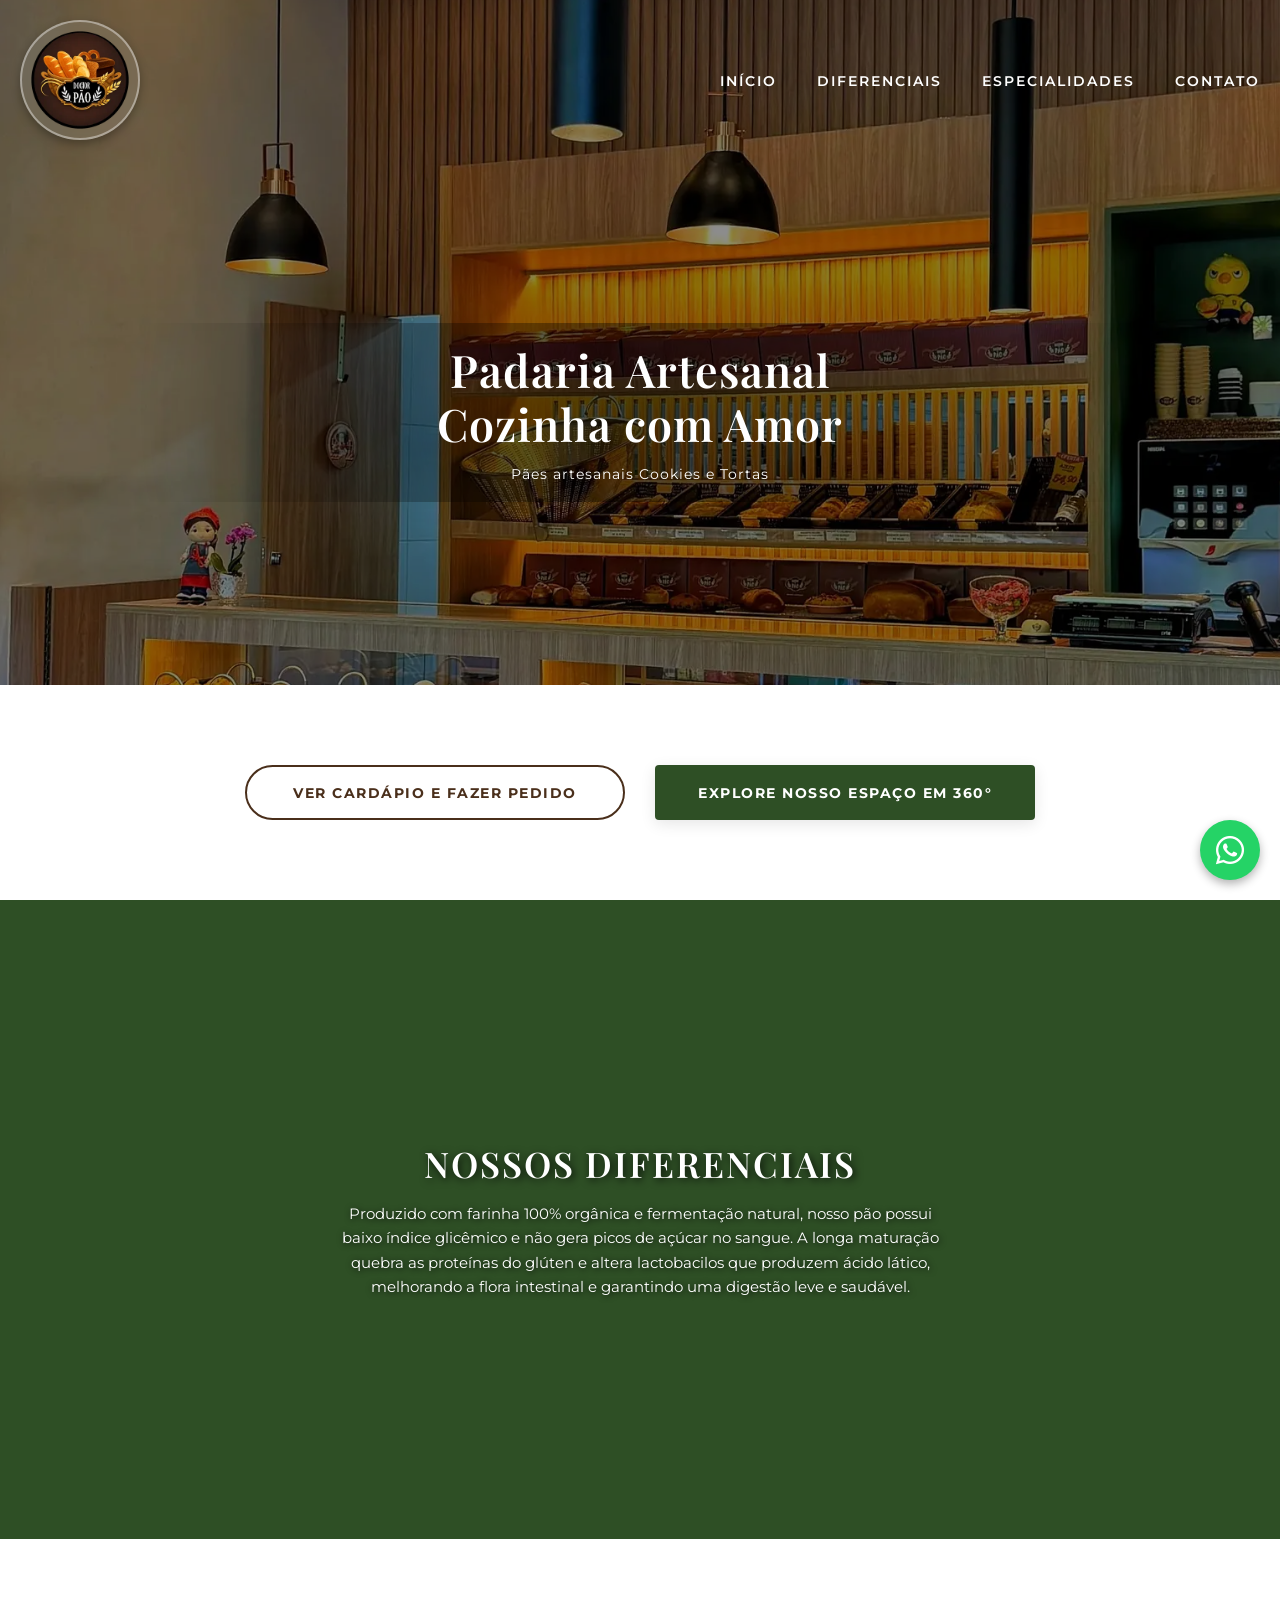
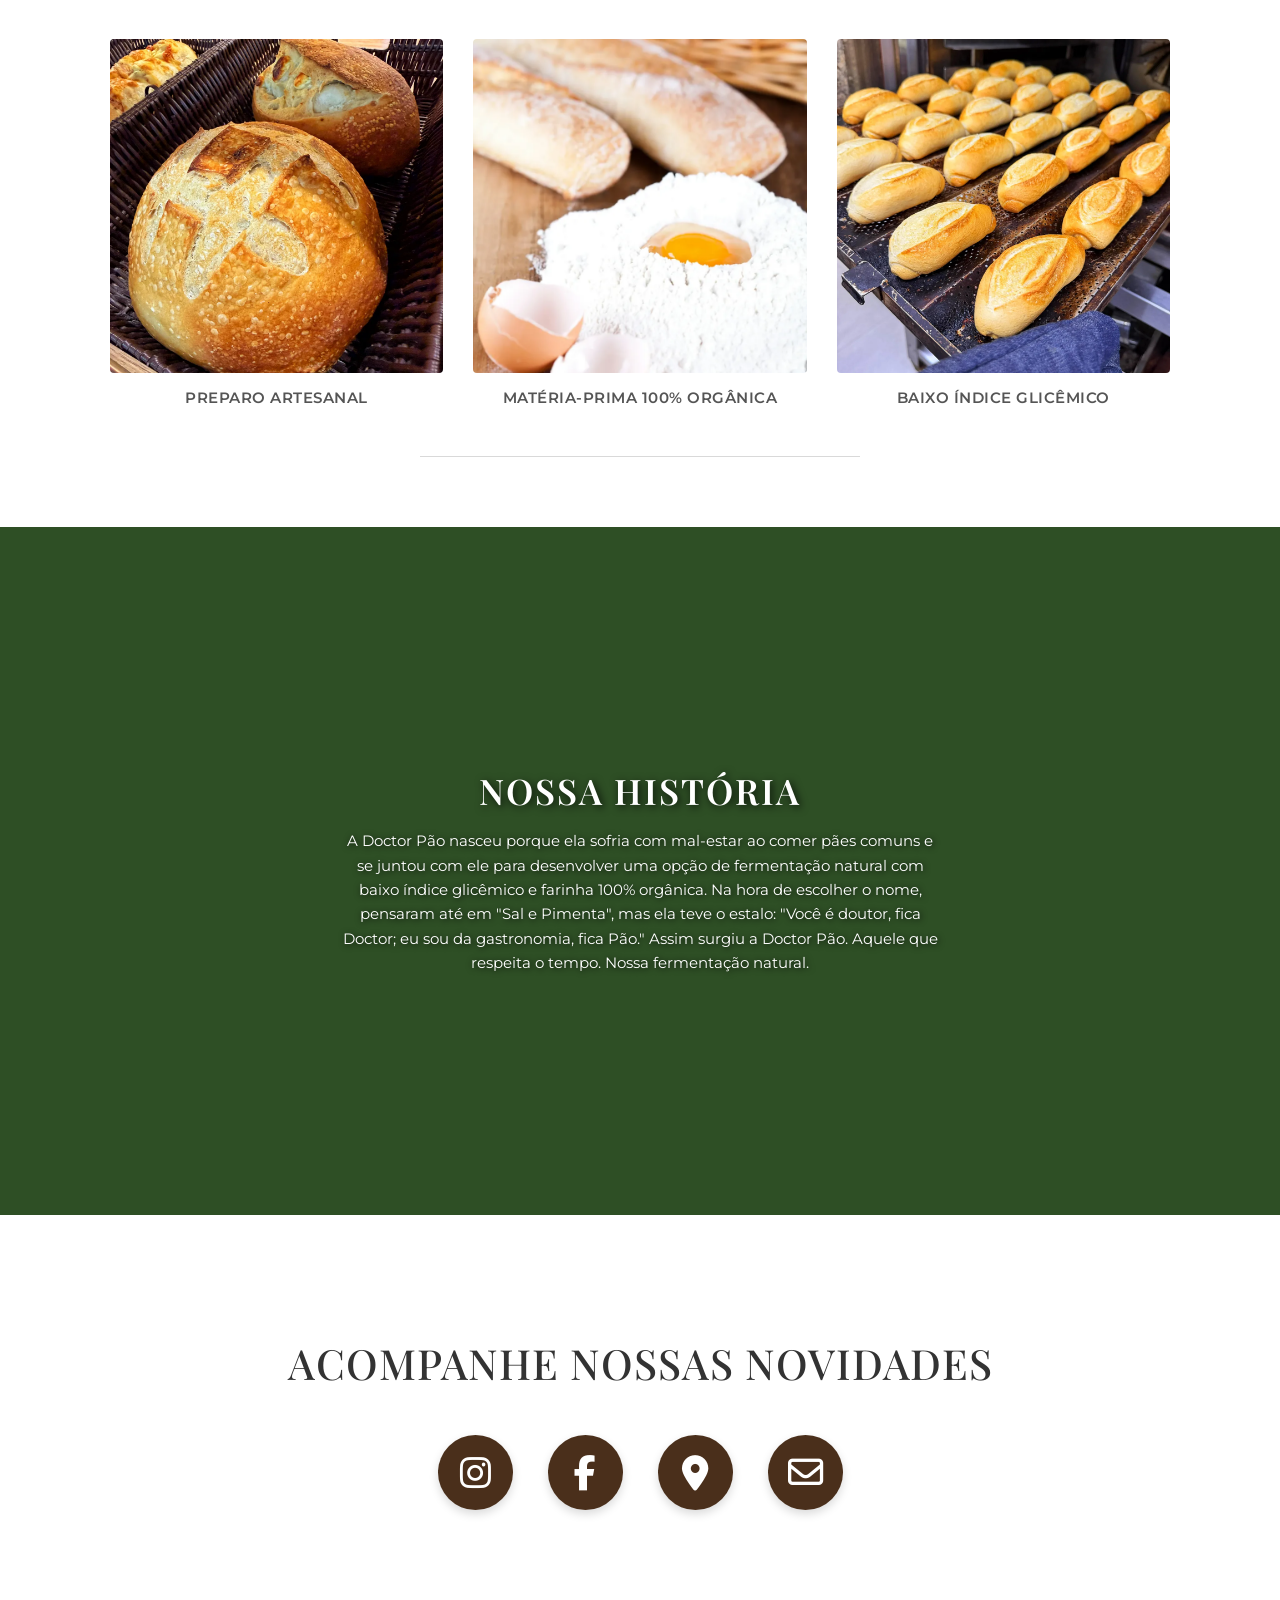
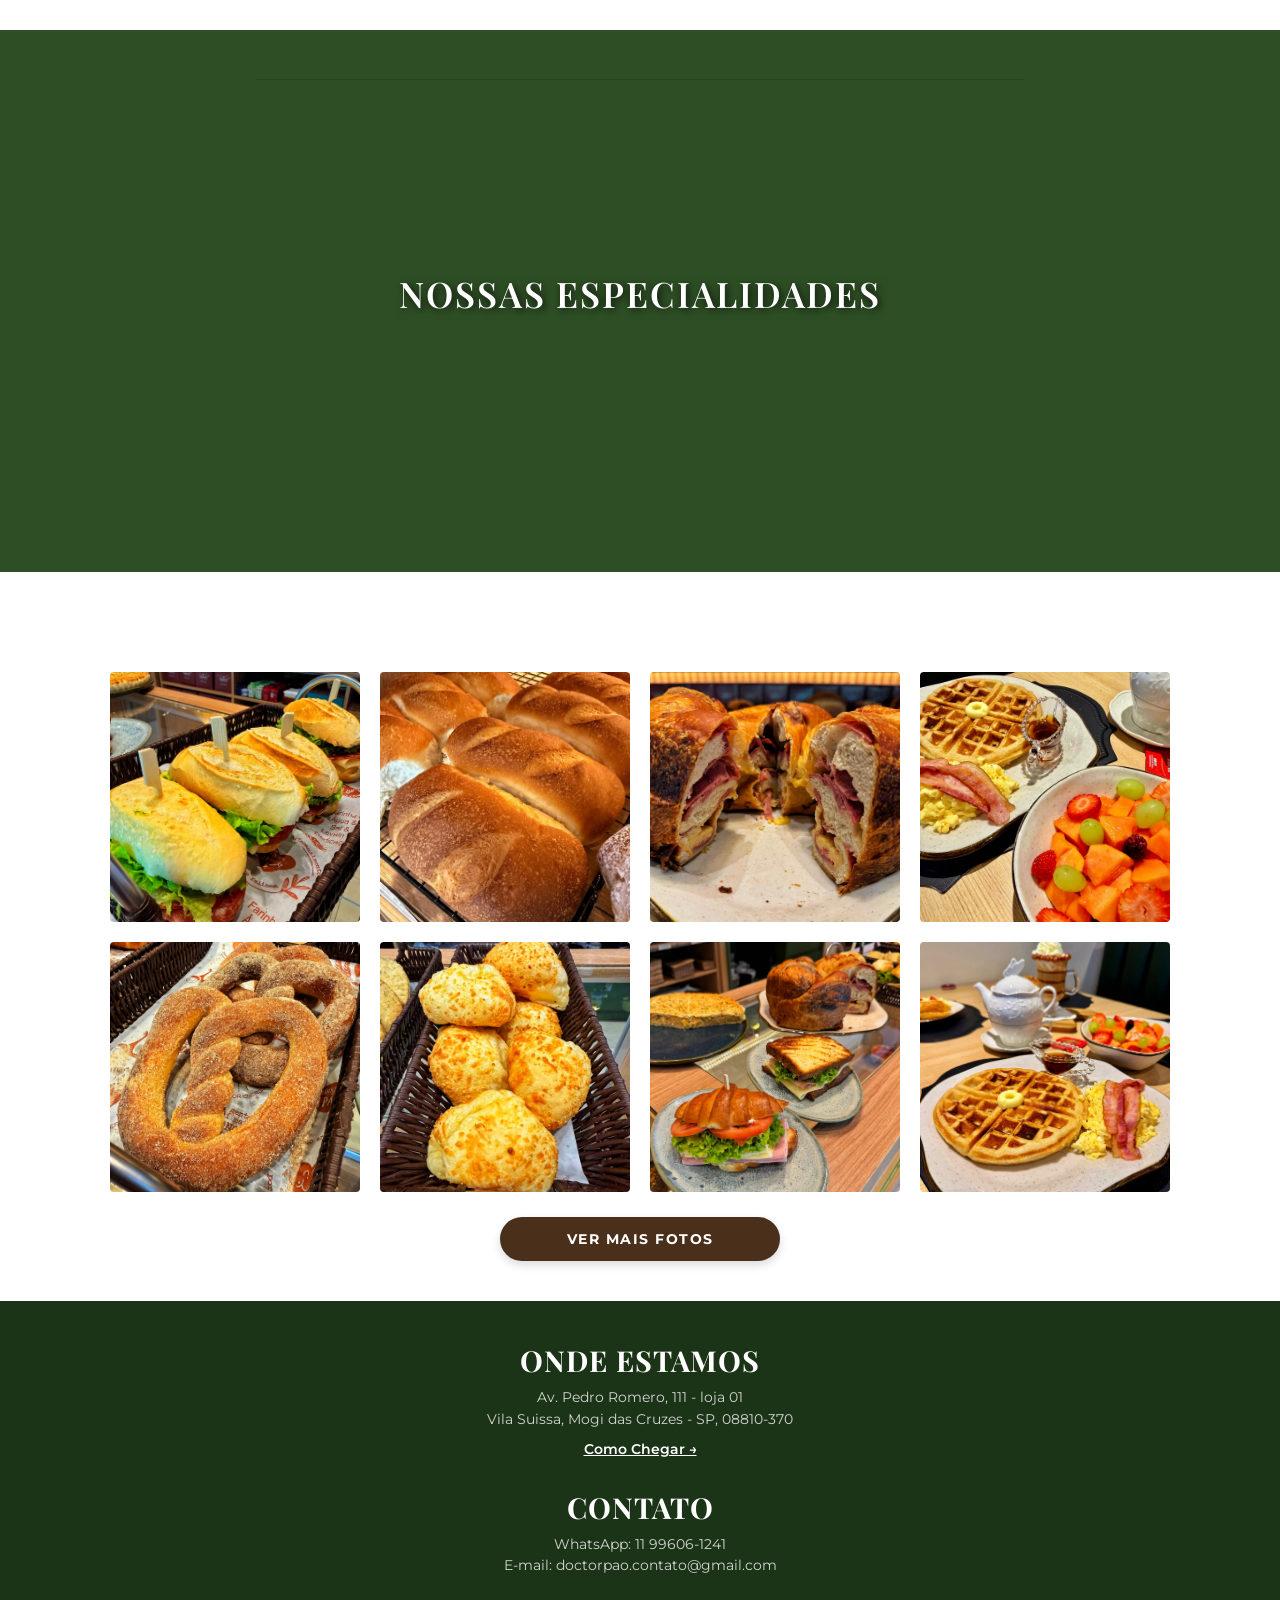
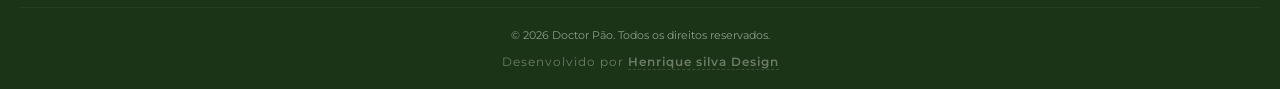
==== commit 4c6c12f8: "voltar codigo Original" ====
--- a/index.html
+++ b/index.html
@@ -1,49 +1,66 @@
 <!DOCTYPE html>
 <html lang="pt-BR">
 <head>
-  <meta name="google-site-verification" content="CfCyp07Pr7KXYK3epTo3gyCwoFNMIzd_FLEe3VVzhFA">
+  <meta name="google-site-verification" content="CfCyp07Pr7KXYK3epTo3gyCwoFNMIzd_FLEe3VVzhFA" />
   <meta charset="UTF-8">
   <meta name="viewport" content="width=device-width, initial-scale=1.0">
-
   <title>Doctor Pão - Padaria Artesanal</title>
-  <meta name="description" content="Padaria artesanal especializada em pães de fermentação natural em Mogi das Cruzes.">
-
+
+  <meta name="description" content="Padaria artesanal especializada em pães de fermentação natural in Mogi das Cruzes.">
+
+  <!-- TAGS DE PREVIEW DO WHATSAPP (OPEN GRAPH) CORRIGIDAS -->
   <meta property="og:title" content="Doctor Pão">
-  <meta property="og:description" content="Pães artesanais produzidos com fermentação natural.">
+  <meta property="og:description" content="Pães artesanais produtos com fermentação natural.">
   <meta property="og:url" content="https://nexths.github.io/doctor-pao/">
   <meta property="og:image" content="https://nexths.github.io/doctor-pao/assets/preview.jpg">
   <meta property="og:type" content="website">
 
   <link rel="preload" as="image" href="./assets/hero.webp">
-
+  
+  <!-- Font Awesome para os ícones redondos das redes -->
   <link rel="stylesheet" href="https://cdnjs.cloudflare.com/ajax/libs/font-awesome/6.5.1/css/all.min.css">
-
+  
+  <!-- Google Fonts: Playfair para títulos naturais e Montserrat para o corpo -->
   <link rel="preconnect" href="https://fonts.googleapis.com">
   <link rel="preconnect" href="https://fonts.gstatic.com" crossorigin>
-  <link href="https://fonts.googleapis.com/css2?family=DM+Sans:wght@400;500;600&family=Playfair+Display:ital,wght@0,500;0,600;1,400;1,500;1,600&display=swap" rel="stylesheet">
+  <link href="https://fonts.googleapis.com/css2?family=Montserrat:wght@400;600;700&family=Playfair+Display:ital,wght@0,600;1,400&display=swap" rel="stylesheet">
 
   <link rel="stylesheet" href="style.css">
 </head>
-
 <body>
 
-  <div class="site-bg" aria-hidden="true">
-    <img src="./assets/hero.webp" alt="" fetchpriority="high" decoding="async">
-  </div>
-
-  <a href="https://wa.me/5511996061241?text=Olá!%20Gostaria%20de%20fazer%20um%20pedido%20ou%20saber%20mais%20sobre%20os%20pães."
-     class="whatsapp-flutuante" target="_blank" title="Fale Conosco no WhatsApp" aria-label="WhatsApp">
+  <div class="hero-bg">
+  <img
+    src="./assets/hero.webp"
+    alt=""
+    fetchpriority="high"
+    decoding="async"
+    aria-hidden="true">
+ </div>
+
+  <!-- BOTÃO FLUTUANTE DO WHATSAPP -->
+  <a href="https://wa.me/5511996061241?text=Olá!%20Gostaria%20de%20fazer%20um%20pedido%20ou%20saber%20mais%20sobre%20os%20pães." 
+     class="whatsapp-flutuante" 
+     target="_blank" 
+     title="Fale Conosco no WhatsApp">
     <i class="fa-brands fa-whatsapp"></i>
   </a>
 
-  <header class="hero" id="inicio">
-    <div class="hero-top">
-      <a href="#inicio" class="brand-mark" aria-label="Doctor Pão - início">
-        <img src="./assets/logo.webp" alt="Logo Doctor Pão" class="logo-doctor-pao" width="120" height="120">
-      </a>
-
+  <!-- TOPO / HERO -->
+  <header class="hero-section" id="inicio">
+    <div class="hero-header">
+      <img
+    src="./assets/logo.webp"
+    alt="Logo Doctor Pão"
+    class="logo-doctor-pao"
+    width="120"
+    height="120"
+    fetchpriority="high"
+    decoding="async">
       <button class="menu-toggle" id="btn-menu" aria-label="Abrir Menu">
-        <span></span><span></span><span></span>
+        <span class="bar"></span>
+        <span class="bar"></span>
+        <span class="bar"></span>
       </button>
 
       <nav class="nav-menu" id="menu-principal">
@@ -56,148 +73,131 @@
       </nav>
     </div>
 
-    <div class="hero-content">
-      <p class="eyebrow">PADARIA ARTESANAL · MOGI DAS CRUZES</p>
-      <h1><em>Padaria Artesanal</em><br><em>Cozinha com Amor</em></h1>
-      <p class="hero-subtitle">Pães artesanais, cookies e tortas.</p>
-    </div>
-
-    <div class="hero-actions">
-      <a href="https://wa.me/5511996061241" target="_blank" class="btn btn-light">
-        Ver cardápio e fazer pedido
-      </a>
-      <a href="./tour-doctor-pao/" class="btn btn-solid" target="_blank">
-        Explore nosso espaço em 360°
+    <div class="hero-center-content">
+      <h1>Padaria Artesanal<br>Cozinha com Amor</h1>
+      <p>Pães artesanais Cookies e Tortas</p>
+    </div>
+
+    <div class="hero-footer-buttons">
+      <a href="https://wa.me/5511996061241" target="_blank" class="btn-main-action">Ver Cardápio e Fazer Pedido</a>
+      
+      <!-- Banner do Tour Virtual Simplificado -->
+      <a href="./tour-doctor-pao/" class="tour-virtual-banner" target="_blank">
+        <div class="tour-text">
+          <p>EXPLORE NOSSO ESPAÇO EM 360°</p>
+        </div>
       </a>
     </div>
   </header>
 
-  <main>
-
-    <section class="intro-section" id="diferenciais">
-      <div class="section-label">01 — O que fazemos</div>
-      <div class="intro-copy">
-        <h2><em>Tempo, cuidado</em><br><em>e sabor de verdade.</em></h2>
-        <p>
-          Produzido com farinha 100% orgânica e fermentação natural, nosso pão possui
-          baixo índice glicêmico e não gera picos de açúcar no sangue. A longa maturação
-          quebra as proteínas do glúten e altera lactobacilos que produzem ácido lático,
-          melhorando a flora intestinal e garantindo uma digestão leve e saudável.
-        </p>
-      </div>
-    </section>
-
-    <section class="photo-strip">
-      <div class="diferenciais-grid">
-        <div class="diferencial-card">
-          <img src="./assets/card1.webp" alt="Preparo Artesanal" loading="lazy">
-          <span>Preparo artesanal</span>
-        </div>
-        <div class="diferencial-card">
-          <img src="./assets/card2.webp" alt="Matéria-Prima" loading="lazy">
-          <span>Matéria-prima 100% orgânica</span>
-        </div>
-        <div class="diferencial-card">
-          <img src="./assets/card3.webp" alt="Fornada Diária" loading="lazy">
-          <span>Baixo índice glicêmico</span>
-        </div>
-      </div>
-    </section>
-
-    <section class="story-section">
-      <div class="section-label">02 — Nossa história</div>
-      <div class="story-layout">
-        <h2><em>Uma história</em><br><em>feita no tempo.</em></h2>
-        <p>
-          A Doctor Pão nasceu porque ela sofria com mal-estar ao comer pães comuns e se juntou
-          com ele para desenvolver uma opção de fermentação natural com baixo índice glicêmico e
-          farinha 100% orgânica.
-          <br><br>
-          Na hora de escolher o nome, pensaram até em "Sal e Pimenta", mas ela teve o estalo:
-          "Você é doutor, fica Doctor; eu sou da gastronomia, fica Pão." Assim surgiu a Doctor Pão.
-          Aquele que respeita o tempo. Nossa fermentação natural.
-        </p>
-      </div>
-    </section>
-
-    <section class="social-section">
-      <div>
-        <div class="section-label">03 — Fique por perto</div>
-        <h2><em>Acompanhe nossas novidades.</em></h2>
-      </div>
-
-      <div class="social-links">
-        <a href="https://www.instagram.com/doctorpao_" target="_blank" class="social-link" title="Instagram">
-          <i class="fa-brands fa-instagram"></i><span>Instagram</span>
-        </a>
-        <a href="https://www.facebook.com/p/Doctor-P%C3%A3o-100057123653024/" target="_blank" class="social-link" title="Facebook">
-          <i class="fa-brands fa-facebook-f"></i><span>Facebook</span>
-        </a>
-        <a href="https://maps.app.goo.gl/bmfRZu3H71ipfEy96" target="_blank" class="social-link" title="Google Maps">
-          <i class="fa-solid fa-location-dot"></i><span>Localização</span>
-        </a>
-        <a href="mailto:doctorpao.contato@gmail.com" class="social-link" title="E-mail">
-          <i class="fa-regular fa-envelope"></i><span>E-mail</span>
-        </a>
-      </div>
-    </section>
-
-    <section class="specialties-header" id="especialidades">
-      <div class="section-label">04 — Do forno</div>
-      <h2><em>Nossas especialidades.</em></h2>
-    </section>
-
-    <section class="gallery-section">
-      <div class="galeria-grid">
-        <img src="./assets/pao1.webp" alt="Especialidade Doctor Pão" class="galeria-img" loading="lazy">
-        <img src="./assets/pao2.webp" alt="Especialidade Doctor Pão" class="galeria-img" loading="lazy">
-        <img src="./assets/pao3.webp" alt="Especialidade Doctor Pão" class="galeria-img" loading="lazy">
-        <img src="./assets/pao4.webp" alt="Especialidade Doctor Pão" class="galeria-img" loading="lazy">
-        <img src="./assets/pao5.webp" alt="Especialidade Doctor Pão" class="galeria-img" loading="lazy">
-        <img src="./assets/pao6.webp" alt="Especialidade Doctor Pão" class="galeria-img" loading="lazy">
-        <img src="./assets/pao7.webp" alt="Especialidade Doctor Pão" class="galeria-img" loading="lazy">
-        <img src="./assets/pao8.webp" alt="Especialidade Doctor Pão" class="galeria-img" loading="lazy">
-      </div>
-
-      <div class="container-botao-galeria">
-        <a href="https://photos.app.goo.gl/mnbn3zeE8h8TNFSn9" target="_blank" class="botao-ver-mais">
-          Ver mais fotos
-        </a>
-      </div>
-    </section>
-
-    <div id="lightbox" class="lightbox-modal">
-      <span class="lightbox-fechar" aria-label="Fechar">×</span>
-      <img class="lightbox-conteudo" id="img-ampliada" alt="Imagem ampliada">
-    </div>
-
-  </main>
-
+  <!-- 1. DIFERENCIAIS (Texto no fundo transparente) -->
+  <section class="secao-transparente" id="diferenciais">
+    <div class="conteudo-banner-transparente">
+      <h2>NOSSOS DIFERENCIAIS</h2>
+      <p>Produzido com farinha 100% orgânica e fermentação natural, nosso pão possui baixo índice glicêmico e não gera picos de açúcar no sangue. A longa maturação quebra as proteínas do glúten e altera lactobacilos que produzem ácido lático, melhorando a flora intestinal e garantindo uma digestão leve e saudável.</p>
+    </div>
+  </section>
+
+  <!-- 1B. TARJA BRANCA: Fotos dos Diferenciais -->
+  <section class="tarja-branca-container">
+    <div class="diferenciais-grid">
+      <div class="diferencial-card">
+        <img src="./assets/card1.webp" alt="Preparo Artesanal" loading="lazy">
+        <span>Preparo Artesanal</span>
+      </div>
+      <div class="diferencial-card">
+        <img src="./assets/card2.webp" alt="Matéria-Prima" loading="lazy">
+        <span>Matéria-Prima 100% Orgânica</span>
+      </div>
+      <div class="diferencial-card">
+        <img src="./assets/card3.webp" alt="Fornada Diária" loading="lazy">
+        <span>Baixo índice glicêmico</span>
+      </div>
+    </div>
+  </section>
+
+  <!-- 2. NOSSA HISTÓRIA (Texto no fundo transparente) -->
+  <section class="secao-transparente">
+    <div class="conteudo-banner-transparente">
+      <h2>NOSSA HISTÓRIA</h2>
+      <p>
+        A Doctor Pão nasceu porque ela sofria com mal-estar ao comer pães comuns e se juntou com ele para desenvolver uma opção de fermentação natural com baixo índice glicêmico e farinha 100% orgânica. 
+        Na hora de escolher o nome, pensaram até em "Sal e Pimenta", mas ela teve o estalo: "Você é doutor, fica Doctor; eu sou da gastronomia, fica Pão." Assim surgiu a Doctor Pão. Aquele que respeita o tempo. Nossa fermentação natural.
+      </p>
+    </div>
+  </section>
+
+  <!-- 3. SEÇÃO REDES SOCIAIS (Tarja branca sólida) -->
+  <section class="redes-sociais-section">
+    <h2>Acompanhe Nossas Novidades</h2>
+    <div class="icones-redes-container">
+      <a href="https://www.instagram.com/doctorpao_" target="_blank" class="btn-rede-circular" title="Instagram">
+        <i class="fa-brands fa-instagram"></i>
+      </a>
+      <a href="https://www.facebook.com/p/Doctor-P%C3%A3o-100057123653024/" target="_blank" class="btn-rede-circular" title="Facebook">
+        <i class="fa-brands fa-facebook-f"></i>
+      </a>
+      <a href="https://maps.app.goo.gl/bmfRZu3H71ipfEy96" target="_blank" class="btn-rede-circular" title="Google Maps">
+        <i class="fa-solid fa-location-dot"></i>
+      </a>
+      <a href="mailto:doctorpao.contato@gmail.com" class="btn-rede-circular" title="E-mail">
+        <i class="fa-regular fa-envelope"></i>
+      </a>
+    </div>
+  </section>
+
+  <!-- 4. GALERIA DE ESPECIALIDADES (Título no fundo transparente) -->
+  <section class="secao-transparente" id="especialidades">
+    <div class="conteudo-banner-transparente">
+      <h2>Nossas Especialidades</h2>
+    </div>
+  </section>
+
+  <!-- 4B. TARJA BRANCA: Grade de Imagens das Especialidades -->
+  <section class="tarja-branca-container" style="padding-bottom: 40px;">
+    <div class="galeria-grid">
+      <img src="./assets/pao1.webp" alt="Foto Premium" class="galeria-img" loading="lazy">
+      <img src="./assets/pao2.webp" alt="Foto Premium" class="galeria-img" loading="lazy">
+      <img src="./assets/pao3.webp" alt="Foto Premium" class="galeria-img" loading="lazy">
+      <img src="./assets/pao4.webp" alt="Foto Premium" class="galeria-img" loading="lazy">
+      <img src="./assets/pao5.webp" alt="Foto Premium" class="galeria-img" loading="lazy">
+      <img src="./assets/pao6.webp" alt="Foto Premium" class="galeria-img" loading="lazy">
+      <img src="./assets/pao7.webp" alt="Foto Premium" class="galeria-img" loading="lazy">
+      <img src="./assets/pao8.webp" alt="Foto Premium" class="galeria-img" loading="lazy">
+    </div>
+    <!-- NOVO BOTÃO CENTRALIZADO PARA O GOOGLE FOTOS -->
+    <div class="container-botao-galeria">
+      <a href="https://photos.app.goo.gl/mnbn3zeE8h8TNFSn9" target="_blank" class="botao-ver-mais">
+        Ver mais fotos
+      </a>
+    </div>
+  </section>
+
+  <!-- LIGHTBOX MODAL -->
+  <div id="lightbox" class="lightbox-modal">
+    <span class="lightbox-fechar">×</span>
+    <img class="lightbox-conteudo" id="img-ampliada" alt="Imagem Ampliada">
+  </div>
+
+  <!-- RODAPÉ -->
   <footer class="site-footer" id="contato">
     <div class="footer-container">
       <div class="footer-block">
-        <span class="footer-kicker">VISITE</span>
-        <h3>Onde estamos</h3>
+        <h3>ONDE ESTAMOS</h3>
         <p>Av. Pedro Romero, 111 - loja 01</p>
         <p>Vila Suissa, Mogi das Cruzes - SP, 08810-370</p>
-        <a href="https://maps.app.goo.gl/bmfRZu3H71ipfEy96" target="_blank" class="btn-maps">Como chegar →</a>
-      </div>
-
+        <a href="https://maps.app.goo.gl/bmfRZu3H71ipfEy96" target="_blank" class="btn-maps">Como Chegar →</a>
+      </div>
       <div class="footer-block">
-        <span class="footer-kicker">FALE CONOSCO</span>
-        <h3>Contato</h3>
+        <h3>CONTATO</h3>
         <p>WhatsApp: 11 99606-1241</p>
         <p>E-mail: doctorpao.contato@gmail.com</p>
       </div>
     </div>
-
     <div class="footer-bottom">
       <p>© 2026 Doctor Pão. Todos os direitos reservados.</p>
       <p class="assinatura-desenvolvedor">
-        Desenvolvido por
-        <a href="https://wa.me/5511999814081?text=Olá,%20Henrique!%20Vi%20o%20site%20da%20Doctor%20Pão%20e%20gostaria de um orçamento." target="_blank">
-          Henrique Silva Design
-        </a>
+        Desenvolvido por <a href="https://wa.me/5511999814081?text=Olá,%20Henrique!%20Vi%20o%20site%20da%20Doctor%20Pão%20e%20gostaria de%20um%20orçamento." target="_blank">Henrique silva Design</a>
       </p>
     </div>
   </footer>
--- a/style.css
+++ b/style.css
@@ -1,643 +1,719 @@
 :root {
-  --paper: #f5f1e9;
-  --paper-2: #eee8dc;
-  --ink: #26231f;
-  --muted: #777067;
-  --brown: #604331;
-  --green: #354a2d;
-  --line: rgba(38,35,31,.16);
-  --white: #fffdf8;
-  --title: 'Playfair Display', Georgia, serif;
-  --body: 'DM Sans', Arial, sans-serif;
-}
-
-* { box-sizing: border-box; margin: 0; padding: 0; }
-
-html { scroll-behavior: smooth; }
+  --verde-musgo: #2E4F25;
+  --verde-escuro: #1b3316;
+  --verde-whatsapp: #25D366;
+  --marrom-artesanal: #4a2f1b;
+  --marrom-hover: #5c3d26;
+  --texto-claro: #ffffff;
+  --texto-escuro: #333333;
+  --fonte-titulo: 'Playfair Display', serif;
+  --fonte-corpo: 'Montserrat', sans-serif;
+}
+
+* {
+  margin: 0;
+  padding: 0;
+  box-sizing: border-box;
+}
+
+html {
+  scroll-behavior: smooth;
+}
 
 body {
-  background: var(--paper);
-  color: var(--ink);
-  font-family: var(--body);
-  overflow-x: hidden;
-}
-
-a { color: inherit; }
-
-.site-bg {
+    font-family: var(--fonte-corpo);
+    color: var(--texto-escuro);
+    overflow-x: hidden;
+    overflow-y: auto;
+    background: var(--verde-musgo);
+}
+
+.hero-bg {
+    position: fixed; /* Trava o container no fundo da página */
+    inset: 0;
+    z-index: -2;
+    overflow: hidden;
+    background-color: var(--verde-musgo); /* Cor de fundo idêntica caso a imagem demore */
+}
+
+.hero-bg::after {
+    content: "";
+    position: absolute;
+    inset: 0;
+    background: rgba(0,0,0,.45);
+    z-index: 1; /* Fica acima da tag img, mas abaixo do conteúdo do site */
+}
+
+/* 1. Impede que o navegador faça o efeito elástico vertical no fundo global */
+html {
+  scroll-behavior: smooth;
+  overscroll-behavior-y: none; /* Desativa o efeito elástico para o fundo não vazar */
+}
+
+/* ... mantenha suas outras regras ... */
+
+.hero-bg img {
+    position: absolute;
+    left: 50%;
+    top: 50%;
+    transform: translate3d(-50%, -50%, 0); 
+    display: block;
+    z-index: 0;
+    max-width: none !important;
+    max-height: none !important;
+    /* Remove qualquer suavização que cause atraso na renderização do celular */
+    transition: none !important; 
+}
+/* --- 1. SEÇÃO TOPO / HERO --- */
+.hero-section {
+  position: relative;
+  min-height: 100svh; /* sobrescrito pelo JS */
+  display: flex;
+  flex-direction: column;
+  justify-content: space-between;
+  padding: 20px;
+  overflow: hidden;
+  background: transparent; /* Removido o background antigo para usar o global do body */
+}
+
+.hero-header {
+  display: flex;
+  justify-content: space-between;
+  align-items: center;
+  width: 100%;
+}
+
+.logo-doctor-pao {
+  width: 120px;
+  height: 120px;
+  border-radius: 50%;
+  object-fit: cover;
+  border: 2px solid rgba(255, 255, 255, 0.4);
+  background: rgba(255, 255, 255, 0.1);
+  backdrop-filter: blur(5px);
+  box-shadow: 0 4px 10px rgba(0, 0, 0, 0.3);
+}
+
+/* Tarja branca de acabamento no final do Hero */
+.tarja-fechamento-hero {
+  position: absolute;
+  bottom: 0;
+  left: 0;
+  width: 100%;
+  height: 25px; /* Altura sutil para fazer a moldura */
+  background-color: #ffffff;
+  z-index: 2;
+}
+/* Menu Hambúrguer - MOBILE */
+.menu-toggle {
+  background: none;
+  border: none;
+  cursor: pointer;
+  display: flex;
+  flex-direction: column;
+  gap: 6px;
+  z-index: 100;
+}
+
+.menu-toggle .bar {
+  width: 30px;
+  height: 3px;
+  background-color: var(--texto-claro);
+  transition: 0.3s;
+}
+
+/* Nav lateral - MOBILE */
+.nav-menu {
   position: fixed;
-  inset: 0;
-  z-index: -2;
-  overflow: hidden;
-  background: #3d342b;
-}
-
-.site-bg::after {
+  top: 0;
+  right: -100%;
+  width: 280px;
+  height: 100vh;
+  background-color: rgba(27, 51, 22, 0.95);
+  backdrop-filter: blur(10px);
+  display: flex;
+  align-items: center;
+  justify-content: center;
+  transition: right 0.4s cubic-bezier(0.1, 1, 0.1, 1);
+  z-index: 90;
+}
+
+.nav-menu.open { right: 0; }
+
+.nav-menu ul { list-style: none; text-align: center; }
+.nav-menu ul li { margin: 25px 0; }
+.nav-menu ul li a {
+  color: var(--texto-claro);
+  text-decoration: none;
+  font-size: 1.5rem;
+  font-family: var(--fonte-titulo);
+  letter-spacing: 2px;
+}
+
+.hero-center-content {
+  text-align: center;
+  color: var(--texto-claro);
+  padding: 20px;
+  border-radius: 8px;
+  background: radial-gradient(circle, rgba(0, 0, 0, 0.45) 0%, rgba(0, 0, 0, 0) 80%);
+}
+
+.hero-center-content h1 {
+  font-family: var(--fonte-titulo);
+  font-size: 2.8rem;
+  font-weight: 600;
+  line-height: 1.2;
+  letter-spacing: 1px;
+  margin-bottom: 15px;
+}
+
+.hero-center-content p {
+  font-size: 0.85rem;
+  letter-spacing: 1px;
+}
+
+.hero-footer-buttons {
+  background-color: #ffffff; /* Transforma o fundo dos botões na tarja branca */
+  width: calc(100% + 40px);  /* Compensa o padding de 20px das laterais do hero para colar nas bordas */
+  margin-left: -20px;        /* Joga a tarja totalmente para a esquerda para colar na borda */
+  margin-bottom: -20px;      /* Cola a tarja totalmente no rodapé do Hero */
+  padding: 25px 20px;        /* Dá uma altura elegante acima e abaixo dos botões */
+  display: flex;
+  flex-direction: column;
+  gap: 16px;
+  align-items: center;       /* Centraliza os botões dentro da tarja */
+  z-index: 5;
+}
+
+/* Efeito Hover: Quando passa o mouse, ele ganha a cor verde-musgo e muda a borda */
+.btn-main-action:hover {
+  background-color: var(--verde-musgo); /* Agora fica verde igual ao outro botão */
+  border-color: var(--verde-musgo);     /* Ajusta a borda para acompanhar o verde */
+  color: #ffffff;
+}
+
+/* Ajustando o Botão principal para ficar um pouco menor */
+.btn-main-action {
+  background-color: transparent;
+  border: 2px solid var(--marrom-artesanal);
+  color: var(--marrom-artesanal);
+  padding: 14px 20px; /* Reduzido o padding para diminuir o tamanho do botão */
+  border-radius: 30px; /* Mantém ele arredondado para contrastar com o quadradão */
+  text-align: center;
+  text-decoration: none;
+  font-weight: 700;
+  font-size: 0.9rem; /* Diminuído levemente o texto para acompanhar o tamanho */
+  letter-spacing: 1.5px;
+  text-transform: uppercase;
+  transition: 0.3s ease;
+  width: 100%;
+  max-width: 340px; /* Reduzido de 410px para 340px para ficar mais compacto */
+}
+
+/* Ajustando o Botão do Tour 360° para encaixar na mesma largura */
+.tour-virtual-banner {
+  background-color: var(--verde-musgo);
+  color: var(--texto-claro);
+  padding: 18px 25px;
+  border-radius: 4px; /* Mudado de 30px para 4px para deixá-lo quadradão e robusto */
+  display: flex;
+  justify-content: center;
+  align-items: center;
+  text-decoration: none;
+  box-shadow: 0 4px 15px rgba(0,0,0,0.1);
+  width: 100%;
+  max-width: 410px;
+  transition: background-color 0.2s ease;
+}
+
+.tour-text p {
+  font-size: 0.9rem;
+  font-weight: 700;
+  text-align: center;
+  letter-spacing: 1.5px;
+}
+
+/* --- NOVO: CLASSES DE STRUTURA PARA O EFEITO INTERCALADO --- */
+.secao-transparente {
+  background: transparent;
+  width: 100%;
+  padding: 150px 20px 30px 20px;
+  text-align: center;
+}
+
+.conteudo-banner-transparente {
+  max-width: 600px;
+  margin: 0 auto;
+}
+
+.conteudo-banner-transparente h2 {
+  font-family: var(--fonte-titulo);
+  font-size: 2.2rem;
+  font-weight: 600;
+  letter-spacing: 2px;
+  color: #ffffff; /* Texto branco para brilhar sobre o background escuro */
+  text-transform: uppercase;
+  margin-bottom: 15px;
+  text-shadow: 2px 2px 8px rgba(0, 0, 0, 0.85); /* Sombra para garantir legibilidade perfeita */
+}
+
+.conteudo-banner-transparente p {
+  font-size: 0.95rem;
+  font-weight: 400;
+  line-height: 1.6;
+  color: #ffffff;
+  text-shadow: 1px 1px 6px rgba(0, 0, 0, 0.9);
+}
+
+/* Tarjas Brancas Sólidas que deslizam tampando o fundo de lado a lado */
+.tarja-branca-container {
+  background-color: #ffffff;
+  width: 100%;
+  padding: 20px 0;
+  position: relative;
+  z-index: 5;
+}
+
+
+/* --- 2. GRID DE DIFERENCIAIS --- */
+.diferenciais-grid {
+  display: grid;
+  grid-template-columns: repeat(3, 1fr);
+  gap: 4px;
+  padding: 10px 15px 20px 15px;
+  background-color: #ffffff;
+  max-width: 480px;
+  margin: 0 auto;
+  position: relative;
+}
+
+.diferenciais-grid::after {
   content: "";
   position: absolute;
-  inset: 0;
-  background: rgba(0,0,0,.34);
-}
-
-.site-bg img {
-  width: 100%;
-  height: 100%;
+  bottom: 0;
+  left: 50%;
+  transform: translateX(-50%);
+  width: 60%;
+  height: 1px;
+  background-color: rgba(0, 0, 0, 0.15);
+}
+
+.diferencial-card {
+  text-align: center;
+  position: relative;
+}
+
+.diferencial-card img {
+  width: 100%;
+  aspect-ratio: 1/1;
   object-fit: cover;
-  object-position: center;
+  border-radius: 4px;
   display: block;
 }
 
-.hero {
-  min-height: 100svh;
-  padding: 24px 5vw 0;
-  color: #fff;
-  display: flex;
-  flex-direction: column;
-  justify-content: space-between;
+.diferencial-card span {
+  display: block;
+  margin-top: 8px;
+  font-family: var(--fonte-corpo);
+  font-size: 0.75rem;
+  font-weight: 600;
+  color: #555555;
+  text-transform: uppercase;
+  letter-spacing: 0.5px;
+  line-height: 1.3;
+}
+
+/* --- 3. REDES SOCIAIS (Também se comporta como tarja branca) --- */
+.redes-sociais-section {
+  text-align: center;
+  padding: 50px 20px;
+  background-color: #ffffff;
   position: relative;
-}
-
-.hero::after {
+  width: 100%;
+  z-index: 5;
+}
+
+.redes-sociais-section::after {
   content: "";
   position: absolute;
-  inset: 0;
-  background: linear-gradient(180deg, rgba(0,0,0,.28), rgba(0,0,0,.08) 48%, rgba(0,0,0,.48));
-  z-index: -1;
-  pointer-events: none;
-}
-
-.hero-top {
-  display: flex;
-  justify-content: space-between;
+  bottom: 0;
+  left: 50%;
+  transform: translateX(-50%);
+  width: 60%;
+  height: 1px;
+  background-color: rgba(0, 0, 0, 0.15);
+}
+
+.redes-sociais-section h2 {
+  font-family: var(--fonte-titulo);
+  font-size: 2rem;
+  font-weight: 500;
+  color: #333333;
+  margin-bottom: 25px;
+  text-transform: uppercase;
+  letter-spacing: 1px;
+}
+
+.icones-redes-container {
+  display: flex;
+  justify-content: center;
+  gap: 20px;
+}
+
+.btn-rede-circular {
+  width: 50px;
+  height: 50px;
+  border-radius: 50%;
+  background-color: var(--marrom-artesanal);
+  color: var(--texto-claro);
+  display: flex;
   align-items: center;
+  justify-content: center;
+  font-size: 1.4rem;
+  text-decoration: none;
+  box-shadow: 0 4px 10px rgba(0, 0, 0, 0.15);
+  transition: transform 0.2s ease, background-color 0.2s ease;
+}
+
+.btn-rede-circular:active {
+  transform: scale(0.92);
+  background-color: var(--marrom-hover);
+}
+
+/* --- 4. GALERIA DE ESPECIALIDADES --- */
+.galeria-grid {
+  display: grid;
+  grid-template-columns: repeat(2, 1fr);
+  gap: 4px;
+  padding: 10px 15px 20px 15px;
+  background-color: #ffffff;
+  max-width: 480px;
+  margin: 0 auto;
+}
+
+.galeria-img {
+  width: 100%;
+  aspect-ratio: 1 / 1;
+  object-fit: cover;
+  cursor: pointer;
+  border-radius: 4px;
+  display: block;
+  transition: transform 0.2s;
+  background-color: #e8e0d5;
+}
+
+/* Lightbox Modal */
+.lightbox-modal {
+  display: none;
+  position: fixed;
+  top: 0; left: 0; width: 100%; height: 100%;
+  background-color: rgba(0, 0, 0, 0.92);
+  z-index: 1000;
+  justify-content: center;
+  align-items: center;
+}
+
+.lightbox-conteudo { max-width: 90%; max-height: 80%; border-radius: 4px; }
+.lightbox-fechar {
+  position: absolute; top: 20px; right: 25px;
+  color: #ffffff; font-size: 45px; font-weight: bold; cursor: pointer;
+}
+
+/* --- 5. RODAPÉ --- */
+.site-footer {
+  background-color: var(--verde-escuro);
+  color: var(--texto-claro);
+  padding: 40px 20px 20px 20px;
+  text-align: center;
   position: relative;
   z-index: 5;
 }
 
-.brand-mark { display: block; }
-
-.logo-doctor-pao {
-  width: 78px;
-  height: 78px;
+.footer-container {
+  display: flex;
+  flex-direction: column;
+  gap: 30px;
+  margin-bottom: 30px;
+}
+
+.footer-block h3 {
+  font-family: var(--fonte-titulo);
+  font-size: 1.8rem;
+  margin-bottom: 8px;
+  letter-spacing: 1px;
+}
+
+.footer-block p { font-size: 0.85rem; line-height: 1.6; opacity: 0.8; }
+
+.btn-maps {
+  display: inline-block;
+  margin-top: 10px;
+  color: #fff;
+  font-size: 0.85rem;
+  font-weight: 600;
+  text-decoration: underline;
+}
+
+.footer-bottom {
+  border-top: 1px solid rgba(255, 255, 255, 0.1);
+  padding-top: 20px;
+  font-size: 0.7rem;
+  opacity: 0.5;
+}
+
+/* --- 6. BOTÃO WHATSAPP FLUTUANTE --- */
+.whatsapp-flutuante {
+  position: fixed;
+  width: 60px;
+  height: 60px;
+  bottom: 20px;
+  right: 20px;
+  background-color: var(--verde-whatsapp);
+  color: #FFF;
   border-radius: 50%;
-  object-fit: cover;
-  display: block;
-  border: 1px solid rgba(255,255,255,.5);
-  box-shadow: 0 8px 30px rgba(0,0,0,.18);
-}
-
-.menu-toggle {
-  display: none;
-  background: none;
-  border: 0;
-  cursor: pointer;
-  gap: 5px;
-  flex-direction: column;
-  padding: 8px;
-}
-
-.menu-toggle span {
-  display: block;
-  width: 25px;
-  height: 2px;
-  background: #fff;
-}
-
-.nav-menu ul {
-  display: flex;
-  list-style: none;
-  gap: 34px;
-}
-
-.nav-menu a {
-  color: #fff;
+  text-align: center;
+  font-size: 32px;
+  box-shadow: 0 4px 10px rgba(0, 0, 0, 0.3);
+  z-index: 999;
+  display: flex;
+  align-items: center;
+  justify-content: center;
   text-decoration: none;
-  text-transform: uppercase;
-  font-size: 11px;
-  letter-spacing: 2px;
+  transition: transform 0.2s ease;
+}
+
+.whatsapp-flutuante:active {
+  transform: scale(0.9);
+}
+
+/* --- 7. RESPONSIVIDADE DESKTOP --- */
+@media (min-width: 900px) {
+  
+  /* Seções transparentes com o fundo verde aparecendo */
+  .secao-transparente {
+    padding: 240px 20px; 
+  }
+
+  /* ================================================================= */
+  /* 1. TARJA BRANCA DO HERO (Botões e Tour 360 Grandes + Tarja Alta)  */
+  /* ================================================================= */
+  .hero-footer-buttons {
+    flex-direction: row;     /* Botões lado a lado */
+    justify-content: center;
+    gap: 30px;               
+    
+    /* ALTURA DA TARJA: Bem grossa e espaçada */
+    padding: 80px 20px;      
+  }
+
+  /* Botões grandes e idênticos em tamanho */
+  .btn-main-action, 
+  .tour-virtual-banner {
+    max-width: 380px;        
+    height: 55px;            
+    display: flex;
+    align-items: center;
+    justify-content: center;
+  }
+
+
+  /* ================================================================= */
+  /* 2. TARJA BRANCA DAS TRÊS FOTOS (Preparo Artesanal, Orgânica...)  */
+  /* ================================================================= */
+  .tarja-branca-container {
+    /* ALTURA DA TARJA: Super expandida em cima e embaixo */
+    padding: 100px 0 120px 0;         
+  }
+
+  .diferenciais-grid {
+    max-width: 1100px;       /* Alarga a grade no monitor */
+    gap: 30px;               
+    padding: 0 20px;         
+  }
+
+  /* TEXTO MAIOR: Mantido o tamanho da primeira versão */
+  .diferencial-card span {
+    font-size: 0.95rem;      
+    margin-top: 15px;
+  }
+
+  /* Linha divisória ajustada para a nova altura */
+  .diferenciais-grid::after {
+    width: 40%;
+    bottom: -50px;           
+  }
+
+
+  /* ================================================================= */
+  /* 3. TARJA BRANCA DAS REDES SOCIAIS (Título e Ícones Grandes + Alta)*/
+  /* ================================================================= */
+  .redes-sociais-section {
+    /* ALTURA DA TARJA: Bloco branco massivo e imponente */
+    padding: 120px 20px;      
+  }
+
+  /* TÍTULO MAIOR: Mantido bem grande para destacar no PC */
+  .redes-sociais-section h2 {
+    font-size: 2.6rem;       
+    margin-bottom: 45px;     
+  }
+
+  .icones-redes-container {
+    gap: 35px;               
+  }
+
+  /* ÍCONES GRANDES: Círculos robustos de 75px com símbolos destacados */
+  .btn-rede-circular {
+    width: 75px;             
+    height: 75px;
+    font-size: 2.2rem;         
+  }
+  
+  .btn-rede-circular:hover {
+    transform: scale(1.1);   /* Efeito sutil ao passar o mouse */
+    background-color: var(--verde-musgo);
+  }
+
+  .redes-sociais-section::after {
+    bottom: -50px;           
+  }
+
+
+  /* ================================================================= */
+  /* 4. TARJA BRANCA DA GRADE DE FOTOS E BOTÃO "VER MAIS" (Proporcional)*/
+  /* ================================================================= */
+  .secao-transparente#especialidades + .tarja-branca-container {
+    /* ALTURA DA TARJA: Muito fundo branco abaixo do botão para equilibrar com o topo */
+    padding: 100px 0 140px 0;
+  }
+
+  .galeria-grid {
+    grid-template-columns: repeat(4, 1fr); /* 4 fotos por linha no PC */
+    max-width: 1100px;       /* Alinhado perfeitamente com a grade de cima */
+    gap: 20px;               
+    padding: 0 20px;
+  }
+
+  .container-botao-galeria {
+    margin-top: 55px;        /* Espaço generoso entre as fotos e o botão */
+  }
+
+  /* BOTÃO MAIOR: Deixado robusto para o desktop */
+  .botao-ver-mais {
+    max-width: 320px;        
+    padding: 16px 40px;
+    font-size: 0.95rem;
+  }
+
+
+  /* ================================================================= */
+  /* Configurações estruturais do Menu (Mantidas como estavam)         */
+  /* ================================================================= */
+  .menu-toggle {
+    display: none;
+  }
+
+  .nav-menu {
+    position: relative;
+    top: 0;
+    right: 0;
+    width: auto;
+    height: auto;
+    background: none;
+    backdrop-filter: none;
+    display: block;
+  }
+
+  .nav-menu ul {
+    display: flex;
+    gap: 40px;
+    list-style: none;
+    margin: 0;
+    padding: 0;
+  }
+
+  .nav-menu ul li { margin: 0; }
+
+  .nav-menu ul li a {
+    color: white;
+    text-decoration: none;
+    font-size: 14px;
+    font-family: var(--fonte-corpo);
+    font-weight: 600;
+    text-transform: uppercase;
+    letter-spacing: 2px;
+  }
+}
+
+/* --- ASSINATURA DO DESENVOLVEDOR --- */
+.assinatura-desenvolvedor {
+  margin-top: 12px;
+  font-size: 0.75rem;
+  letter-spacing: 1px;
+  opacity: 0.7;
+  transition: opacity 0.2s ease;
+}
+
+.assinatura-desenvolvedor a {
+  color: var(--texto-claro);
+  text-decoration: none;
   font-weight: 600;
-  opacity: .92;
-}
-
-.hero-content {
-  max-width: 850px;
-  width: 100%;
-  margin: auto;
-  text-align: center;
-  padding: 80px 20px 100px;
-}
-
-.eyebrow {
-  font-size: 10px;
-  letter-spacing: 3px;
-  font-weight: 600;
-  margin-bottom: 20px;
-  opacity: .9;
-}
-
-.hero h1 {
-  font-family: var(--title);
-  font-size: clamp(3rem, 7vw, 6.8rem);
-  line-height: .98;
-  font-weight: 500;
-  letter-spacing: -2px;
-}
-
-.hero h1 em,
-.intro-copy h2 em,
-.story-layout h2 em,
-.social-section h2 em,
-.specialties-header h2 em {
-  font-style: italic;
-  font-weight: 500;
-}
-
-.hero-subtitle {
-  margin-top: 24px;
-  font-size: 13px;
-  letter-spacing: 1px;
-}
-
-.hero-actions {
-  width: calc(100% + 10vw);
-  margin-left: -5vw;
-  padding: 30px 5vw;
-  background: var(--paper);
-  color: var(--ink);
+  border-bottom: 1px dashed rgba(255, 255, 255, 0.4);
+  transition: color 0.2s ease, border-color 0.2s ease;
+}
+
+.assinatura-desenvolvedor:hover {
+  opacity: 1;
+}
+
+.assinatura-desenvolvedor a:hover {
+  color: var(--verde-whatsapp);
+  border-bottom-color: var(--verde-whatsapp);
+}
+
+/* --- BOTÃO DA GALERIA DO GOOGLE FOTOS --- */
+.container-botao-galeria {
   display: flex;
   justify-content: center;
-  gap: 14px;
-  position: relative;
-  z-index: 3;
-}
-
-.btn {
-  min-width: 250px;
-  padding: 16px 25px;
-  text-align: center;
+  align-items: center;
+  margin-top: 25px; /* Separa o botão da grade de imagens */
+  padding: 0 15px;
+  width: 100%;
+}
+
+.botao-ver-mais {
+  background-color: var(--marrom-artesanal); /* Usa o marrom da identidade visual */
+  color: #ffffff;
+  font-family: var(--fonte-corpo);
+  font-size: 0.85rem;
+  font-weight: 700;
   text-decoration: none;
   text-transform: uppercase;
   letter-spacing: 1.5px;
-  font-size: 10px;
-  font-weight: 600;
-  transition: .25s ease;
-}
-
-.btn-light {
-  border: 1px solid var(--ink);
-  background: transparent;
-}
-
-.btn-solid {
-  background: var(--green);
-  border: 1px solid var(--green);
-  color: #fff;
-}
-
-.btn:hover { transform: translateY(-2px); }
-
-main {
-  position: relative;
-  z-index: 1;
-  background: var(--paper);
-}
-
-.intro-section,
-.story-section,
-.social-section,
-.specialties-header {
-  max-width: 1280px;
-  margin: 0 auto;
-  padding: 120px 6vw;
-}
-
-.section-label {
-  font-size: 10px;
-  text-transform: uppercase;
-  letter-spacing: 2.5px;
-  color: var(--muted);
-  font-weight: 600;
-  margin-bottom: 38px;
-}
-
-.intro-copy {
-  display: grid;
-  grid-template-columns: 1.1fr .9fr;
-  gap: 10vw;
-  align-items: center; /* Centralizado verticalmente */
-}
-
-.intro-copy h2,
-.story-layout h2,
-.social-section h2,
-.specialties-header h2 {
-  font-family: var(--title);
-  font-size: clamp(2.5rem, 4.5vw, 4.8rem);
-  line-height: 1.05;
-  font-weight: 500;
-  letter-spacing: -1.5px;
-}
-
-.intro-copy p,
-.story-layout p {
-  color: #5f5952;
-  font-size: 14px;
-  line-height: 1.9;
-  max-width: 580px; /* Evita que o texto fique gigante em monitores ultrawide */
-}
-
-.photo-strip {
-  background: var(--paper-2);
-  padding: 70px 6vw;
-}
-
-.diferenciais-grid {
-  max-width: 1150px;
-  margin: 0 auto;
-  display: grid;
-  grid-template-columns: repeat(3, 1fr);
-  gap: 22px;
-}
-
-.diferencial-card img {
-  width: 100%;
-  aspect-ratio: 1.25 / 1;
-  object-fit: cover;
-  display: block;
-}
-
-.diferencial-card span {
-  display: block;
-  padding-top: 13px;
-  font-size: 10px;
-  text-transform: uppercase;
-  letter-spacing: 1.5px;
-  color: var(--muted);
-  font-weight: 600;
-}
-
-.story-section {
-  background: var(--paper);
-}
-
-.story-layout {
-  display: grid;
-  grid-template-columns: 1fr 1fr;
-  gap: 10vw;
-  align-items: center; /* Centralizado verticalmente */
-}
-
-.story-layout p {
-  padding-top: 8px;
-}
-
-.social-section {
-  max-width: none;
-  background: var(--green);
-  color: #f8f5ed;
-  display: grid;
-  grid-template-columns: 1.1fr .9fr;
-  gap: 6vw;
-  align-items: center;
-}
-
-.social-section .section-label { color: rgba(255,255,255,.58); }
-
-.social-section h2 { 
-  font-size: clamp(2.2rem, 4vw, 4.2rem); 
-  line-height: 1.1;
-}
-
-.social-links {
-  display: grid;
-  grid-template-columns: 1fr 1fr;
-  border-top: 1px solid rgba(255,255,255,.22);
-}
-
-.social-link {
-  padding: 20px 5px;
-  border-bottom: 1px solid rgba(255,255,255,.22);
-  text-decoration: none;
-  display: flex;
-  align-items: center;
-  gap: 13px;
-  font-size: 11px;
-  text-transform: uppercase;
-  letter-spacing: 1.5px;
-  transition: opacity 0.2s ease;
-}
-
-.social-link:hover { opacity: 0.75; }
-
-.social-link i { width: 18px; font-size: 15px; }
-
-.specialties-header {
-  padding-bottom: 55px;
-  text-align: center; /* Título centralizado */
-}
-
-.gallery-section {
-  background: var(--paper-2);
-  padding: 0 6vw 90px;
-}
-
-.galeria-grid {
-  max-width: 1150px;
-  margin: 0 auto;
-  display: grid;
-  grid-template-columns: repeat(4, 1fr);
-  gap: 10px;
-}
-
-.galeria-img {
-  width: 100%;
-  aspect-ratio: 1 / 1;
-  object-fit: cover;
-  display: block;
-  cursor: pointer;
-  transition: transform .3s ease;
-}
-
-.galeria-img:hover { transform: scale(.985); }
-
-.container-botao-galeria {
-  display: flex;
-  justify-content: center;
-  margin-top: 45px;
-}
-
-.botao-ver-mais {
-  text-decoration: none;
-  border-bottom: 1px solid var(--ink);
-  padding-bottom: 6px;
-  font-size: 10px;
-  text-transform: uppercase;
-  letter-spacing: 2px;
-  font-weight: 600;
-  transition: opacity 0.2s ease;
-}
-
-.botao-ver-mais:hover { opacity: 0.65; }
-
-.lightbox-modal {
-  display: none;
-  position: fixed;
-  inset: 0;
-  background: rgba(20,18,15,.95);
-  z-index: 1000;
-  justify-content: center;
-  align-items: center;
-  padding: 30px;
-}
-
-.lightbox-conteudo {
-  max-width: 92%;
-  max-height: 86%;
-  object-fit: contain;
-}
-
-.lightbox-fechar {
-  position: absolute;
-  top: 20px;
-  right: 28px;
-  color: #fff;
-  font-size: 42px;
-  font-weight: 300;
-  cursor: pointer;
-}
-
-.site-footer {
-  background: #211f1b;
-  color: #eee9df;
-  padding: 90px 6vw 25px;
-}
-
-.footer-container {
-  max-width: 1150px;
-  margin: 0 auto 80px;
-  display: grid;
-  grid-template-columns: 1fr 1fr;
-  gap: 10vw;
-}
-
-.footer-kicker {
-  font-size: 9px;
-  letter-spacing: 2px;
-  color: #a59d90;
-  text-transform: uppercase;
-}
-
-.footer-block h3 {
-  font-family: var(--title);
-  font-size: 38px;
-  font-weight: 500;
-  margin: 14px 0 18px;
-}
-
-.footer-block p {
-  color: #aaa398;
-  font-size: 12px;
-  line-height: 1.8;
-}
-
-.btn-maps {
-  display: inline-block;
-  margin-top: 18px;
-  font-size: 10px;
-  text-transform: uppercase;
-  letter-spacing: 1.5px;
-  text-decoration: none;
-  border-bottom: 1px solid #777065;
-  padding-bottom: 5px;
-}
-
-.footer-bottom {
-  max-width: 1150px;
-  margin: auto;
-  border-top: 1px solid rgba(255,255,255,.1);
-  padding-top: 20px;
-  display: flex;
-  justify-content: space-between;
-  gap: 20px;
-  color: #777168;
-  font-size: 9px;
-  letter-spacing: .5px;
-}
-
-.assinatura-desenvolvedor a {
-  color: #b8b0a5;
-  text-decoration: none;
-}
-
-.whatsapp-flutuante {
-  position: fixed;
-  right: 22px;
-  bottom: 22px;
-  width: 52px;
-  height: 52px;
-  background: #25D366;
-  color: #fff;
-  border-radius: 50%;
-  display: flex;
-  justify-content: center;
-  align-items: center;
-  text-decoration: none;
-  font-size: 27px;
-  box-shadow: 0 8px 25px rgba(0,0,0,.2);
-  z-index: 999;
+  padding: 14px 36px;
+  border-radius: 30px; /* Estilo pílula para combinar com o botão principal do hero */
+  box-shadow: 0 4px 10px rgba(0, 0, 0, 0.15);
+  transition: transform 0.2s ease, background-color 0.2s ease;
+  text-align: center;
+  width: 100%;
+  max-width: 280px; /* Fica compacto no celular e centralizado no PC */
+}
+
+/* Efeito quando clica no celular ou passa o mouse */
+.botao-ver-mais:active,
+.botao-ver-mais:hover {
+  background-color: var(--verde-musgo); /* Vira o verde da marca ao interagir */
+  transform: scale(0.96);
 }
 
 @media (max-width: 899px) {
-  .hero {
-    min-height: 100svh;
-    padding: 18px 22px 0;
-  }
-
-  .site-bg img {
-    object-position: center;
-  }
-
-  .logo-doctor-pao { width: 66px; height: 66px; }
-
-  .menu-toggle { display: flex; }
-
-  .nav-menu {
-    position: fixed;
+  .hero-bg, .hero-bg img {
+    height: 100svh !important; /* Trava o fundo no tamanho exato da tela do celular */
+    width: 100% !important;
+    object-fit: cover !important;
+    position: fixed !important;
     top: 0;
-    right: -100%;
-    width: 78%;
-    max-width: 310px;
-    height: 100svh;
-    background: #2d3d26;
-    display: flex;
-    align-items: center;
-    justify-content: center;
-    transition: right .35s ease;
-    z-index: 90;
-  }
-
-  .nav-menu.open { right: 0; }
-
-  .nav-menu ul {
-    flex-direction: column;
-    gap: 28px;
-    text-align: center;
-  }
-
-  .nav-menu a { font-size: 12px; }
-
-  .hero-content {
-    padding: 70px 0 80px;
-  }
-
-  .eyebrow {
-    font-size: 8px;
-    letter-spacing: 2px;
-    margin-bottom: 16px;
-  }
-
-  .hero h1 {
-    font-size: clamp(2.8rem, 12vw, 4.2rem);
-    letter-spacing: -1px;
-  }
-
-  .hero-subtitle {
-    font-size: 11px;
-    margin-top: 18px;
-  }
-
-  .hero-actions {
-    width: calc(100% + 44px);
-    margin-left: -22px;
-    padding: 22px;
-    flex-direction: column;
-    gap: 10px;
-  }
-
-  .btn {
-    width: 100%;
-    min-width: 0;
-    padding: 15px 18px;
-  }
-
-  .intro-section,
-  .story-section,
-  .social-section,
-  .specialties-header {
-    padding: 78px 22px;
-  }
-
-  .specialties-header { text-align: left; }
-
-  .section-label { margin-bottom: 26px; }
-
-  .intro-copy,
-  .story-layout,
-  .social-section {
-    display: block;
-  }
-
-  .intro-copy p,
-  .story-layout p {
-    margin-top: 25px;
-    font-size: 13px;
-    line-height: 1.8;
-  }
-
-  .photo-strip {
-    padding: 35px 22px 45px;
-  }
-
-  .diferenciais-grid {
-    grid-template-columns: 1fr;
-    gap: 30px;
-  }
-
-  .diferencial-card img {
-    aspect-ratio: 1.35 / 1;
-  }
-
-  .social-section h2 {
-    font-size: 2.8rem;
-  }
-
-  .social-links {
-    margin-top: 35px;
-  }
-
-  .specialties-header {
-    padding-bottom: 35px;
-  }
-
-  .gallery-section {
-    padding: 0 22px 65px;
-  }
-
-  .galeria-grid {
-    grid-template-columns: repeat(2, 1fr);
-    gap: 6px;
-  }
-
-  .footer-container {
-    grid-template-columns: 1fr;
-    gap: 55px;
-    margin-bottom: 55px;
-  }
-
-  .footer-block h3 { font-size: 34px; }
-
-  .footer-bottom {
-    display: block;
-    line-height: 1.8;
-  }
-
-  .assinatura-desenvolvedor { margin-top: 8px; }
-
-  .whatsapp-flutuante {
-    width: 50px;
-    height: 50px;
-    right: 17px;
-    bottom: 17px;
-    font-size: 25px;
+    left: 0;
+    transform: none !important; /* Mata o tranco do translate3d */
   }
 }
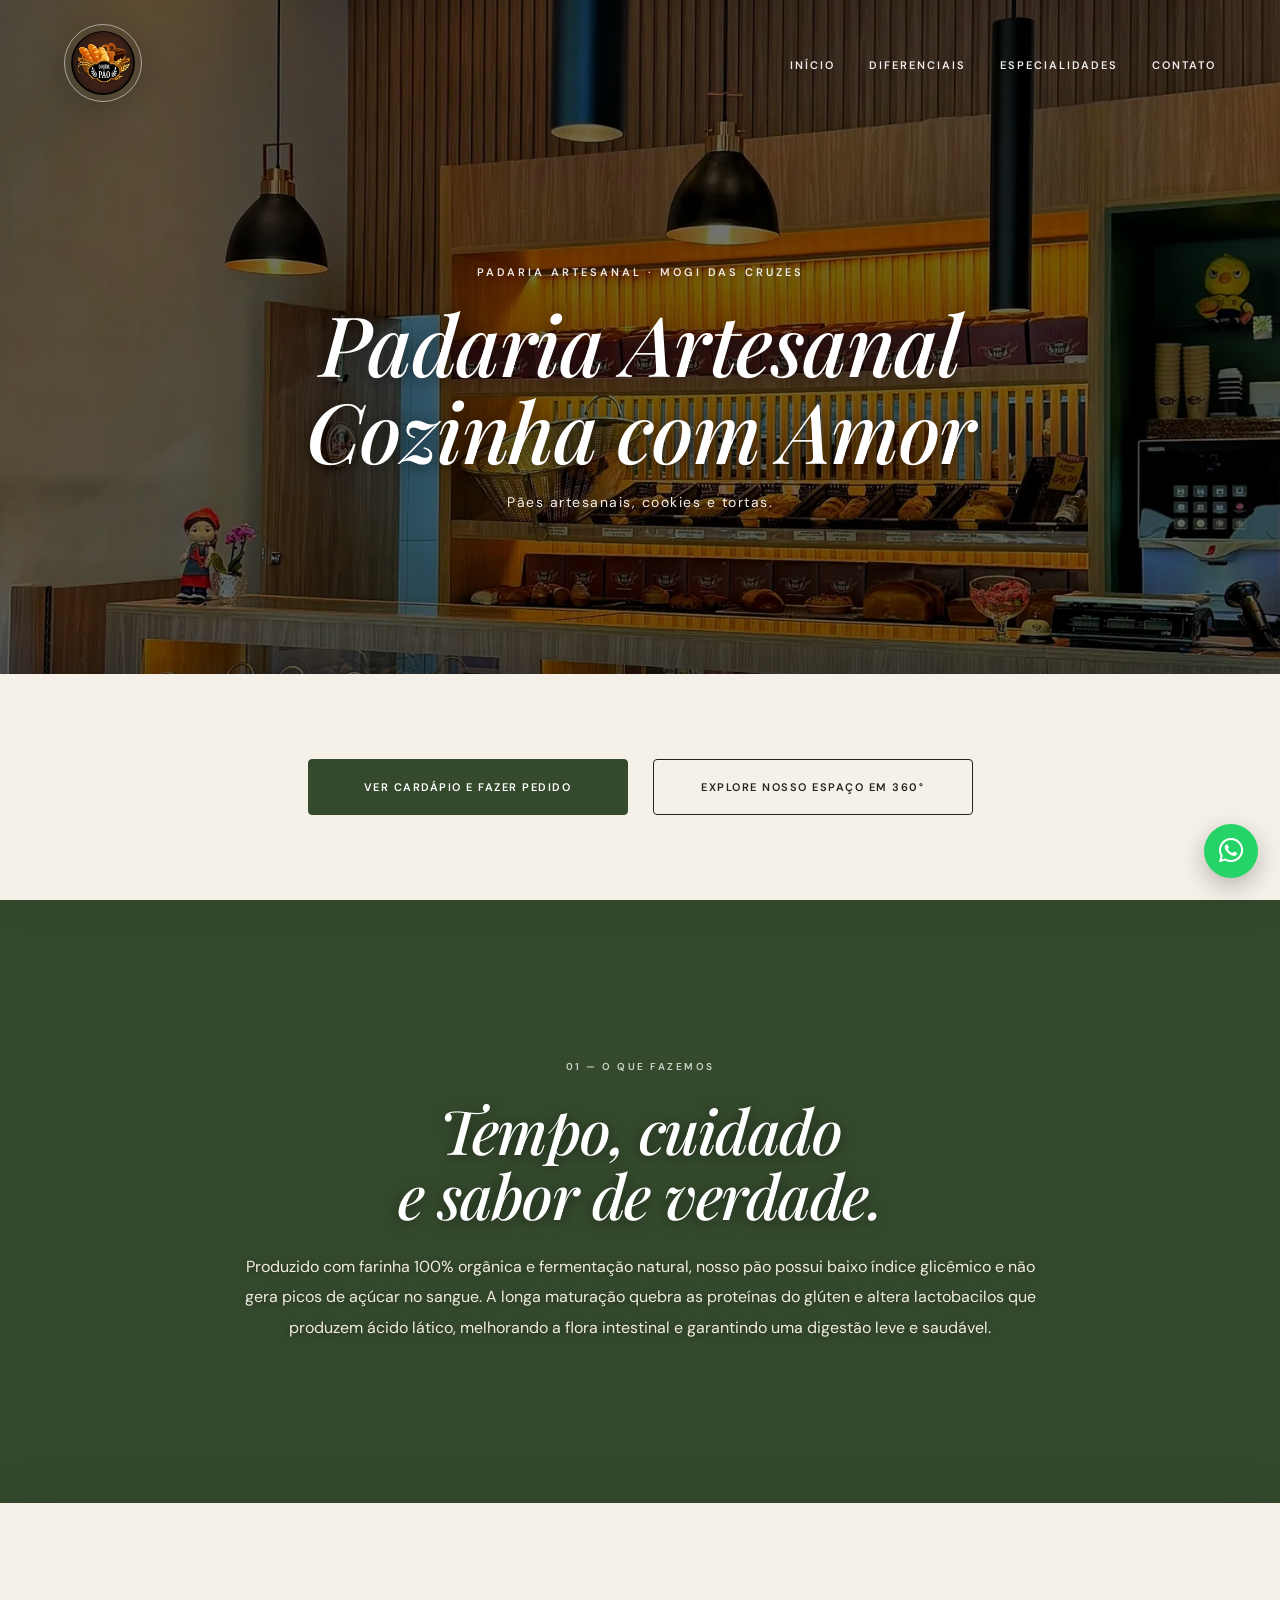
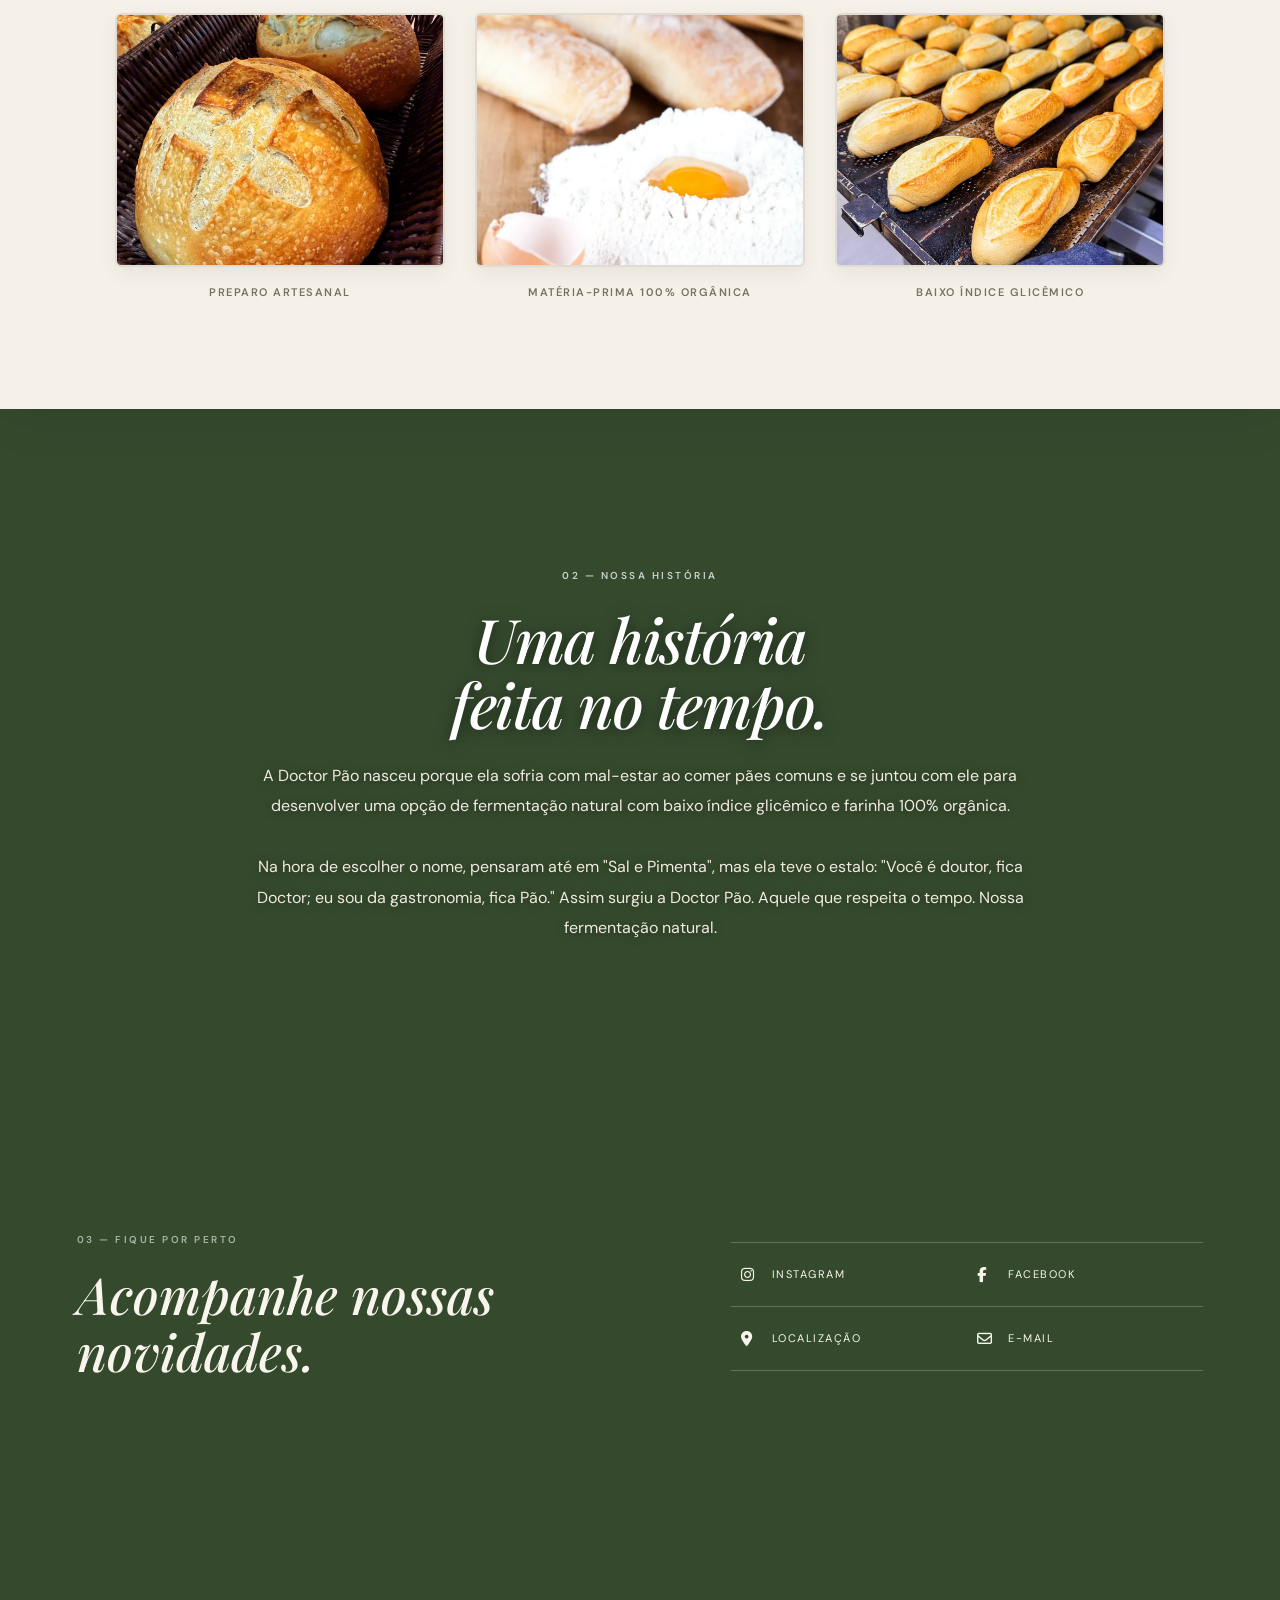
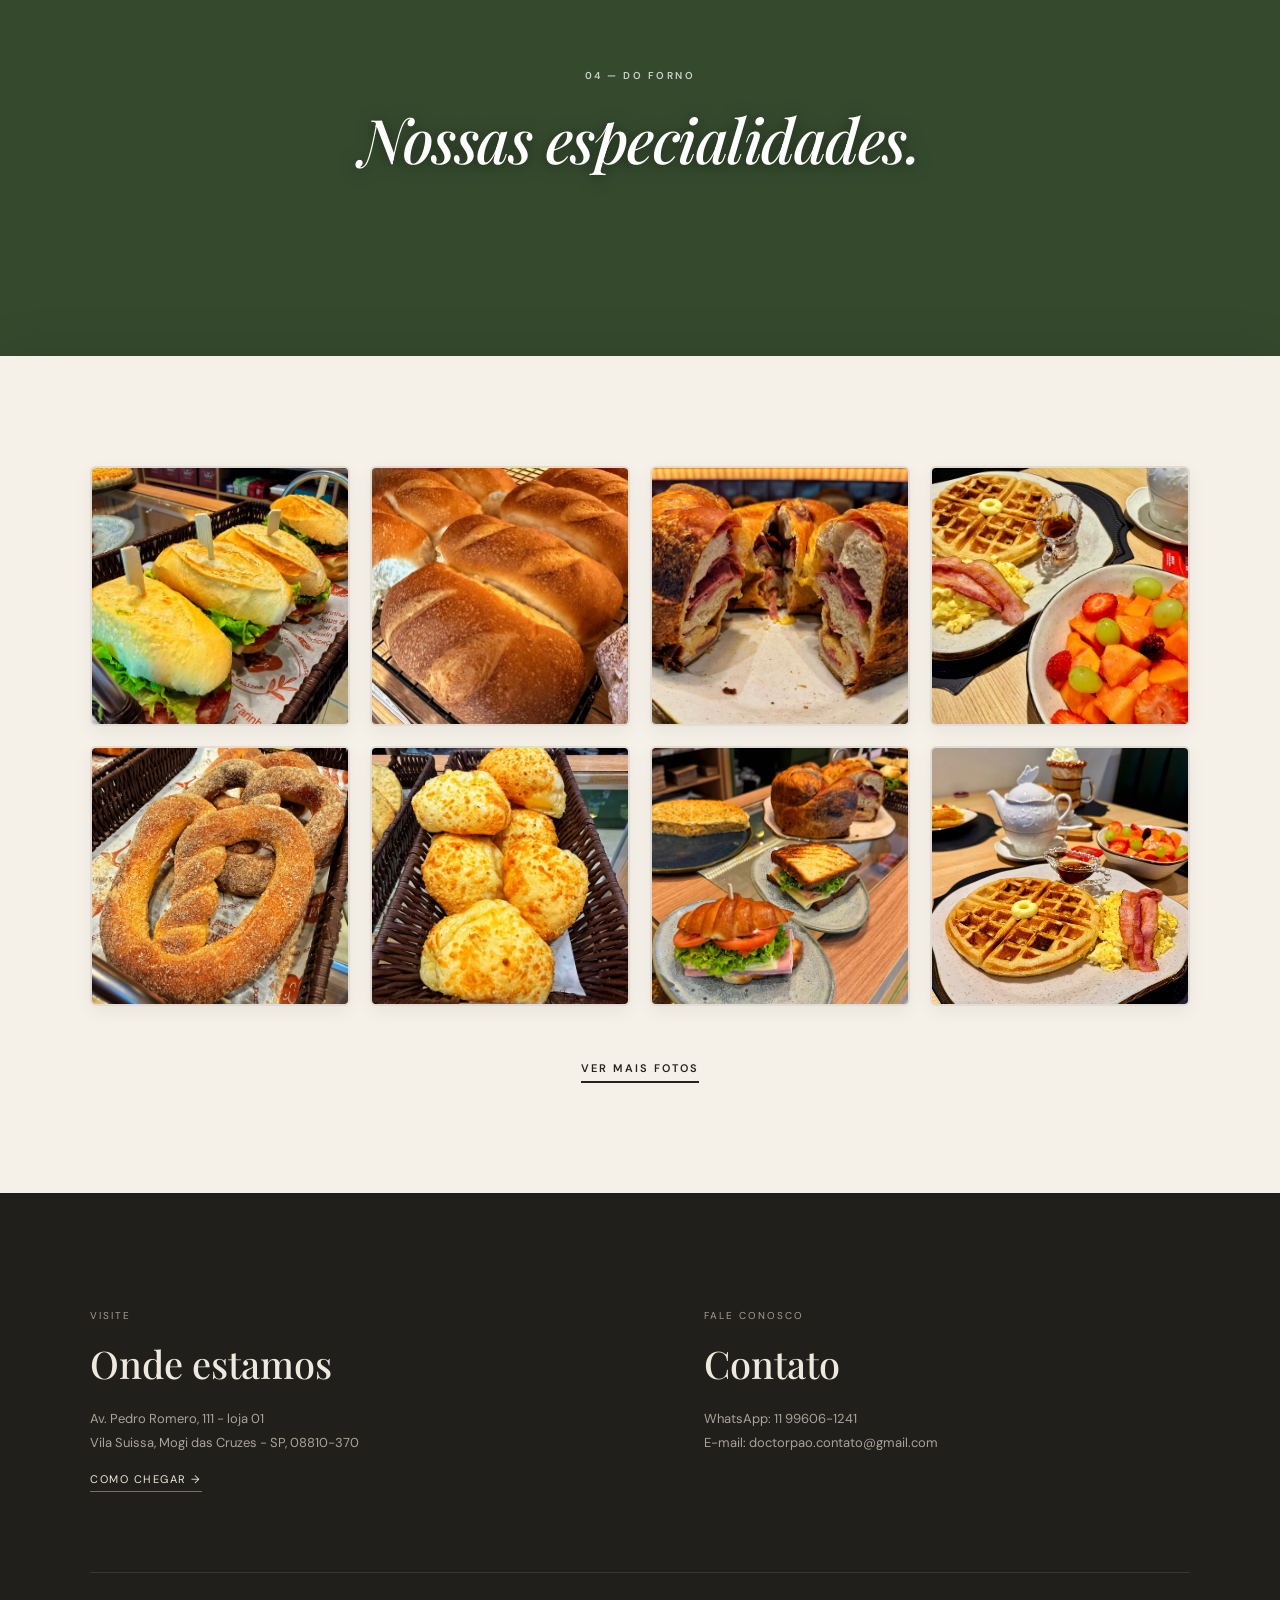
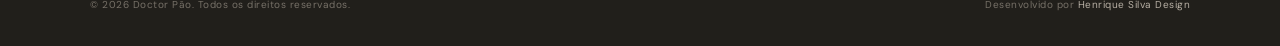
==== commit 0f943b94: "Ajuste definitivo da tarja imponente e fundo otimizado" ====
--- a/index.html
+++ b/index.html
@@ -1,66 +1,51 @@
 <!DOCTYPE html>
 <html lang="pt-BR">
 <head>
-  <meta name="google-site-verification" content="CfCyp07Pr7KXYK3epTo3gyCwoFNMIzd_FLEe3VVzhFA" />
+  <meta name="google-site-verification" content="CfCyp07Pr7KXYK3epTo3gyCwoFNMIzd_FLEe3VVzhFA">
   <meta charset="UTF-8">
   <meta name="viewport" content="width=device-width, initial-scale=1.0">
+
   <title>Doctor Pão - Padaria Artesanal</title>
-
-  <meta name="description" content="Padaria artesanal especializada em pães de fermentação natural in Mogi das Cruzes.">
-
-  <!-- TAGS DE PREVIEW DO WHATSAPP (OPEN GRAPH) CORRIGIDAS -->
+  <meta name="description" content="Padaria artesanal especializada em pães de fermentação natural em Mogi das Cruzes.">
+
   <meta property="og:title" content="Doctor Pão">
-  <meta property="og:description" content="Pães artesanais produtos com fermentação natural.">
+  <meta property="og:description" content="Pães artesanais produzidos com fermentação natural.">
   <meta property="og:url" content="https://nexths.github.io/doctor-pao/">
   <meta property="og:image" content="https://nexths.github.io/doctor-pao/assets/preview.jpg">
   <meta property="og:type" content="website">
 
   <link rel="preload" as="image" href="./assets/hero.webp">
-  
-  <!-- Font Awesome para os ícones redondos das redes -->
+
   <link rel="stylesheet" href="https://cdnjs.cloudflare.com/ajax/libs/font-awesome/6.5.1/css/all.min.css">
-  
-  <!-- Google Fonts: Playfair para títulos naturais e Montserrat para o corpo -->
+
   <link rel="preconnect" href="https://fonts.googleapis.com">
   <link rel="preconnect" href="https://fonts.gstatic.com" crossorigin>
-  <link href="https://fonts.googleapis.com/css2?family=Montserrat:wght@400;600;700&family=Playfair+Display:ital,wght@0,600;1,400&display=swap" rel="stylesheet">
+  <link href="https://fonts.googleapis.com/css2?family=DM+Sans:wght@400;500;600&family=Playfair+Display:ital,wght@0,500;0,600;1,400;1,500;1,600&display=swap" rel="stylesheet">
 
   <link rel="stylesheet" href="style.css">
 </head>
+
 <body>
 
-  <div class="hero-bg">
-  <img
-    src="./assets/hero.webp"
-    alt=""
-    fetchpriority="high"
-    decoding="async"
-    aria-hidden="true">
- </div>
-
-  <!-- BOTÃO FLUTUANTE DO WHATSAPP -->
-  <a href="https://wa.me/5511996061241?text=Olá!%20Gostaria%20de%20fazer%20um%20pedido%20ou%20saber%20mais%20sobre%20os%20pães." 
-     class="whatsapp-flutuante" 
-     target="_blank" 
-     title="Fale Conosco no WhatsApp">
+  <!-- FUNDO GLOBAL COM PARALLAX FIXO -->
+  <div class="hero-bg" aria-hidden="true">
+    <img src="./assets/hero.webp" alt="" fetchpriority="high" decoding="async">
+  </div>
+
+  <a href="https://wa.me/5511996061241?text=Olá!%20Gostaria%20de%20fazer%20um%20pedido%20ou%20saber%20mais%20sobre%20os%20pães."
+     class="whatsapp-flutuante" target="_blank" title="Fale Conosco no WhatsApp" aria-label="WhatsApp">
     <i class="fa-brands fa-whatsapp"></i>
   </a>
 
   <!-- TOPO / HERO -->
   <header class="hero-section" id="inicio">
-    <div class="hero-header">
-      <img
-    src="./assets/logo.webp"
-    alt="Logo Doctor Pão"
-    class="logo-doctor-pao"
-    width="120"
-    height="120"
-    fetchpriority="high"
-    decoding="async">
+    <div class="hero-top">
+      <a href="#inicio" class="brand-mark" aria-label="Doctor Pão - início">
+        <img src="./assets/logo.webp" alt="Logo Doctor Pão" class="logo-doctor-pao" width="120" height="120">
+      </a>
+
       <button class="menu-toggle" id="btn-menu" aria-label="Abrir Menu">
-        <span class="bar"></span>
-        <span class="bar"></span>
-        <span class="bar"></span>
+        <span></span><span></span><span></span>
       </button>
 
       <nav class="nav-menu" id="menu-principal">
@@ -73,131 +58,161 @@
       </nav>
     </div>
 
-    <div class="hero-center-content">
-      <h1>Padaria Artesanal<br>Cozinha com Amor</h1>
-      <p>Pães artesanais Cookies e Tortas</p>
-    </div>
-
-    <div class="hero-footer-buttons">
-      <a href="https://wa.me/5511996061241" target="_blank" class="btn-main-action">Ver Cardápio e Fazer Pedido</a>
-      
-      <!-- Banner do Tour Virtual Simplificado -->
-      <a href="./tour-doctor-pao/" class="tour-virtual-banner" target="_blank">
-        <div class="tour-text">
-          <p>EXPLORE NOSSO ESPAÇO EM 360°</p>
-        </div>
-      </a>
+    <div class="hero-content">
+      <p class="eyebrow">PADARIA ARTESANAL · MOGI DAS CRUZES</p>
+      <h1><em>Padaria Artesanal</em><br><em>Cozinha com Amor</em></h1>
+      <p class="hero-subtitle">Pães artesanais, cookies e tortas.</p>
+    </div>
+
+    <!-- TARJA LIMPA APENAS COM OS DOIS BOTÕES -->
+    <div class="hero-actions">
+      <div class="hero-actions-container">
+        <div class="hero-buttons-wrapper">
+          <a href="https://wa.me/5511996061241" target="_blank" class="btn btn-solid">
+            Ver cardápio e fazer pedido
+          </a>
+          <a href="./tour-doctor-pao/" class="btn btn-light" target="_blank">
+            Explore nosso espaço em 360°
+          </a>
+        </div>
+      </div>
     </div>
   </header>
 
-  <!-- 1. DIFERENCIAIS (Texto no fundo transparente) -->
-  <section class="secao-transparente" id="diferenciais">
-    <div class="conteudo-banner-transparente">
-      <h2>NOSSOS DIFERENCIAIS</h2>
-      <p>Produzido com farinha 100% orgânica e fermentação natural, nosso pão possui baixo índice glicêmico e não gera picos de açúcar no sangue. A longa maturação quebra as proteínas do glúten e altera lactobacilos que produzem ácido lático, melhorando a flora intestinal e garantindo uma digestão leve e saudável.</p>
-    </div>
-  </section>
-
-  <!-- 1B. TARJA BRANCA: Fotos dos Diferenciais -->
-  <section class="tarja-branca-container">
-    <div class="diferenciais-grid">
-      <div class="diferencial-card">
-        <img src="./assets/card1.webp" alt="Preparo Artesanal" loading="lazy">
-        <span>Preparo Artesanal</span>
-      </div>
-      <div class="diferencial-card">
-        <img src="./assets/card2.webp" alt="Matéria-Prima" loading="lazy">
-        <span>Matéria-Prima 100% Orgânica</span>
-      </div>
-      <div class="diferencial-card">
-        <img src="./assets/card3.webp" alt="Fornada Diária" loading="lazy">
-        <span>Baixo índice glicêmico</span>
-      </div>
-    </div>
-  </section>
-
-  <!-- 2. NOSSA HISTÓRIA (Texto no fundo transparente) -->
-  <section class="secao-transparente">
-    <div class="conteudo-banner-transparente">
-      <h2>NOSSA HISTÓRIA</h2>
-      <p>
-        A Doctor Pão nasceu porque ela sofria com mal-estar ao comer pães comuns e se juntou com ele para desenvolver uma opção de fermentação natural com baixo índice glicêmico e farinha 100% orgânica. 
-        Na hora de escolher o nome, pensaram até em "Sal e Pimenta", mas ela teve o estalo: "Você é doutor, fica Doctor; eu sou da gastronomia, fica Pão." Assim surgiu a Doctor Pão. Aquele que respeita o tempo. Nossa fermentação natural.
-      </p>
-    </div>
-  </section>
-
-  <!-- 3. SEÇÃO REDES SOCIAIS (Tarja branca sólida) -->
-  <section class="redes-sociais-section">
-    <h2>Acompanhe Nossas Novidades</h2>
-    <div class="icones-redes-container">
-      <a href="https://www.instagram.com/doctorpao_" target="_blank" class="btn-rede-circular" title="Instagram">
-        <i class="fa-brands fa-instagram"></i>
-      </a>
-      <a href="https://www.facebook.com/p/Doctor-P%C3%A3o-100057123653024/" target="_blank" class="btn-rede-circular" title="Facebook">
-        <i class="fa-brands fa-facebook-f"></i>
-      </a>
-      <a href="https://maps.app.goo.gl/bmfRZu3H71ipfEy96" target="_blank" class="btn-rede-circular" title="Google Maps">
-        <i class="fa-solid fa-location-dot"></i>
-      </a>
-      <a href="mailto:doctorpao.contato@gmail.com" class="btn-rede-circular" title="E-mail">
-        <i class="fa-regular fa-envelope"></i>
-      </a>
-    </div>
-  </section>
-
-  <!-- 4. GALERIA DE ESPECIALIDADES (Título no fundo transparente) -->
-  <section class="secao-transparente" id="especialidades">
-    <div class="conteudo-banner-transparente">
-      <h2>Nossas Especialidades</h2>
-    </div>
-  </section>
-
-  <!-- 4B. TARJA BRANCA: Grade de Imagens das Especialidades -->
-  <section class="tarja-branca-container" style="padding-bottom: 40px;">
-    <div class="galeria-grid">
-      <img src="./assets/pao1.webp" alt="Foto Premium" class="galeria-img" loading="lazy">
-      <img src="./assets/pao2.webp" alt="Foto Premium" class="galeria-img" loading="lazy">
-      <img src="./assets/pao3.webp" alt="Foto Premium" class="galeria-img" loading="lazy">
-      <img src="./assets/pao4.webp" alt="Foto Premium" class="galeria-img" loading="lazy">
-      <img src="./assets/pao5.webp" alt="Foto Premium" class="galeria-img" loading="lazy">
-      <img src="./assets/pao6.webp" alt="Foto Premium" class="galeria-img" loading="lazy">
-      <img src="./assets/pao7.webp" alt="Foto Premium" class="galeria-img" loading="lazy">
-      <img src="./assets/pao8.webp" alt="Foto Premium" class="galeria-img" loading="lazy">
-    </div>
-    <!-- NOVO BOTÃO CENTRALIZADO PARA O GOOGLE FOTOS -->
-    <div class="container-botao-galeria">
-      <a href="https://photos.app.goo.gl/mnbn3zeE8h8TNFSn9" target="_blank" class="botao-ver-mais">
-        Ver mais fotos
-      </a>
-    </div>
-  </section>
-
-  <!-- LIGHTBOX MODAL -->
-  <div id="lightbox" class="lightbox-modal">
-    <span class="lightbox-fechar">×</span>
-    <img class="lightbox-conteudo" id="img-ampliada" alt="Imagem Ampliada">
-  </div>
-
-  <!-- RODAPÉ -->
+  <main>
+
+    <!-- SEÇÃO 1: DIFERENCIAIS -->
+    <section class="secao-transparente" id="diferenciais">
+      <div class="conteudo-banner-transparente">
+        <div class="section-label">01 — O que fazemos</div>
+        <h2><em>Tempo, cuidado</em><br><em>e sabor de verdade.</em></h2>
+        <p>
+          Produzido com farinha 100% orgânica e fermentação natural, nosso pão possui
+          baixo índice glicêmico e não gera picos de açúcar no sangue. A longa maturação
+          quebra as proteínas do glúten e altera lactobacilos que produzem ácido lático,
+          melhorando a flora intestinal e garantindo uma digestão leve e saudável.
+        </p>
+      </div>
+    </section>
+
+    <!-- TARJA BRANCA: Fotos dos Diferenciais -->
+    <section class="tarja-branca-container">
+      <div class="diferenciais-grid">
+        <div class="diferencial-card">
+          <img src="./assets/card1.webp" alt="Preparo Artesanal" loading="lazy">
+          <span>Preparo artesanal</span>
+        </div>
+        <div class="diferencial-card">
+          <img src="./assets/card2.webp" alt="Matéria-Prima" loading="lazy">
+          <span>Matéria-prima 100% orgânica</span>
+        </div>
+        <div class="diferencial-card">
+          <img src="./assets/card3.webp" alt="Fornada Diária" loading="lazy">
+          <span>Baixo índice glicêmico</span>
+        </div>
+      </div>
+    </section>
+
+    <!-- SEÇÃO 2: NOSSA HISTÓRIA -->
+    <section class="secao-transparente">
+      <div class="conteudo-banner-transparente">
+        <div class="section-label">02 — Nossa história</div>
+        <h2><em>Uma história</em><br><em>feita no tempo.</em></h2>
+        <p>
+          A Doctor Pão nasceu porque ela sofria com mal-estar ao comer pães comuns e se juntou
+          com ele para desenvolver uma opção de fermentação natural com baixo índice glicêmico e
+          farinha 100% orgânica.
+          <br><br>
+          Na hora de escolher o nome, pensaram até em "Sal e Pimenta", mas ela teve o estalo:
+          "Você é doutor, fica Doctor; eu sou da gastronomia, fica Pão." Assim surgiu a Doctor Pão.
+          Aquele que respeita o tempo. Nossa fermentação natural.
+        </p>
+      </div>
+    </section>
+
+    <!-- SEÇÃO 3: REDES SOCIAIS -->
+    <section class="social-section">
+      <div>
+        <div class="section-label">03 — Fique por perto</div>
+        <h2><em>Acompanhe nossas novidades.</em></h2>
+      </div>
+
+      <div class="social-links">
+        <a href="https://www.instagram.com/doctorpao_" target="_blank" class="social-link" title="Instagram">
+          <i class="fa-brands fa-instagram"></i><span>Instagram</span>
+        </a>
+        <a href="https://www.facebook.com/p/Doctor-P%C3%A3o-100057123653024/" target="_blank" class="social-link" title="Facebook">
+          <i class="fa-brands fa-facebook-f"></i><span>Facebook</span>
+        </a>
+        <a href="https://maps.app.goo.gl/bmfRZu3H71ipfEy96" target="_blank" class="social-link" title="Google Maps">
+          <i class="fa-solid fa-location-dot"></i><span>Localização</span>
+        </a>
+        <a href="mailto:doctorpao.contato@gmail.com" class="social-link" title="E-mail">
+          <i class="fa-regular fa-envelope"></i><span>E-mail</span>
+        </a>
+      </div>
+    </section>
+
+    <!-- SEÇÃO 4: ESPECIALIDADES -->
+    <section class="secao-transparente" id="especialidades">
+      <div class="conteudo-banner-transparente">
+        <div class="section-label">04 — Do forno</div>
+        <h2><em>Nossas especialidades.</em></h2>
+      </div>
+    </section>
+
+    <!-- TARJA BRANCA: Grade de Fotos -->
+    <section class="tarja-branca-container">
+      <div class="galeria-grid">
+        <img src="./assets/pao1.webp" alt="Especialidade Doctor Pão" class="galeria-img" loading="lazy">
+        <img src="./assets/pao2.webp" alt="Especialidade Doctor Pão" class="galeria-img" loading="lazy">
+        <img src="./assets/pao3.webp" alt="Especialidade Doctor Pão" class="galeria-img" loading="lazy">
+        <img src="./assets/pao4.webp" alt="Especialidade Doctor Pão" class="galeria-img" loading="lazy">
+        <img src="./assets/pao5.webp" alt="Especialidade Doctor Pão" class="galeria-img" loading="lazy">
+        <img src="./assets/pao6.webp" alt="Especialidade Doctor Pão" class="galeria-img" loading="lazy">
+        <img src="./assets/pao7.webp" alt="Especialidade Doctor Pão" class="galeria-img" loading="lazy">
+        <img src="./assets/pao8.webp" alt="Especialidade Doctor Pão" class="galeria-img" loading="lazy">
+      </div>
+
+      <div class="container-botao-galeria">
+        <a href="https://photos.app.goo.gl/mnbn3zeE8h8TNFSn9" target="_blank" class="botao-ver-mais">
+          Ver mais fotos
+        </a>
+      </div>
+    </section>
+
+    <div id="lightbox" class="lightbox-modal">
+      <span class="lightbox-fechar" aria-label="Fechar">×</span>
+      <img class="lightbox-conteudo" id="img-ampliada" alt="Imagem ampliada">
+    </div>
+
+  </main>
+
   <footer class="site-footer" id="contato">
     <div class="footer-container">
       <div class="footer-block">
-        <h3>ONDE ESTAMOS</h3>
+        <span class="footer-kicker">VISITE</span>
+        <h3>Onde estamos</h3>
         <p>Av. Pedro Romero, 111 - loja 01</p>
         <p>Vila Suissa, Mogi das Cruzes - SP, 08810-370</p>
-        <a href="https://maps.app.goo.gl/bmfRZu3H71ipfEy96" target="_blank" class="btn-maps">Como Chegar →</a>
-      </div>
+        <a href="https://maps.app.goo.gl/bmfRZu3H71ipfEy96" target="_blank" class="btn-maps">Como chegar →</a>
+      </div>
+
       <div class="footer-block">
-        <h3>CONTATO</h3>
+        <span class="footer-kicker">FALE CONOSCO</span>
+        <h3>Contato</h3>
         <p>WhatsApp: 11 99606-1241</p>
         <p>E-mail: doctorpao.contato@gmail.com</p>
       </div>
     </div>
+
     <div class="footer-bottom">
       <p>© 2026 Doctor Pão. Todos os direitos reservados.</p>
       <p class="assinatura-desenvolvedor">
-        Desenvolvido por <a href="https://wa.me/5511999814081?text=Olá,%20Henrique!%20Vi%20o%20site%20da%20Doctor%20Pão%20e%20gostaria de%20um%20orçamento." target="_blank">Henrique silva Design</a>
+        Desenvolvido por
+        <a href="https://wa.me/5511999814081?text=Olá,%20Henrique!%20Vi%20o%20site%20da%20Doctor%20Pão%20e%20gostaria de um orçamento." target="_blank">
+          Henrique Silva Design
+        </a>
       </p>
     </div>
   </footer>
--- a/style.css
+++ b/style.css
@@ -1,719 +1,672 @@
 :root {
-  --verde-musgo: #2E4F25;
-  --verde-escuro: #1b3316;
-  --verde-whatsapp: #25D366;
-  --marrom-artesanal: #4a2f1b;
-  --marrom-hover: #5c3d26;
-  --texto-claro: #ffffff;
-  --texto-escuro: #333333;
-  --fonte-titulo: 'Playfair Display', serif;
-  --fonte-corpo: 'Montserrat', sans-serif;
-}
-
-* {
-  margin: 0;
-  padding: 0;
-  box-sizing: border-box;
-}
-
-html {
-  scroll-behavior: smooth;
+  --paper: #f5f1e9;
+  --paper-2: #eee8dc;
+  --ink: #26231f;
+  --muted: #777067;
+  --brown: #604331;
+  --green: #354a2d;
+  --line: rgba(38,35,31,.16);
+  --white: #fffdf8;
+  --title: 'Playfair Display', Georgia, serif;
+  --body: 'DM Sans', Arial, sans-serif;
+}
+
+* { box-sizing: border-box; margin: 0; padding: 0; }
+
+html { 
+  scroll-behavior: smooth; 
+  overscroll-behavior-y: none;
 }
 
 body {
-    font-family: var(--fonte-corpo);
-    color: var(--texto-escuro);
-    overflow-x: hidden;
-    overflow-y: auto;
-    background: var(--verde-musgo);
-}
-
+  background: var(--green);
+  color: var(--ink);
+  font-family: var(--body);
+  overflow-x: hidden;
+}
+
+a { color: inherit; }
+
+/* FUNDO GLOBAL COM PARALLAX FIXO */
 .hero-bg {
-    position: fixed; /* Trava o container no fundo da página */
-    inset: 0;
-    z-index: -2;
-    overflow: hidden;
-    background-color: var(--verde-musgo); /* Cor de fundo idêntica caso a imagem demore */
+  position: fixed;
+  inset: 0;
+  z-index: -2;
+  overflow: hidden;
+  background: #2b221b;
 }
 
 .hero-bg::after {
-    content: "";
-    position: absolute;
-    inset: 0;
-    background: rgba(0,0,0,.45);
-    z-index: 1; /* Fica acima da tag img, mas abaixo do conteúdo do site */
-}
-
-/* 1. Impede que o navegador faça o efeito elástico vertical no fundo global */
-html {
-  scroll-behavior: smooth;
-  overscroll-behavior-y: none; /* Desativa o efeito elástico para o fundo não vazar */
-}
-
-/* ... mantenha suas outras regras ... */
+  content: "";
+  position: absolute;
+  inset: 0;
+  background: rgba(0,0,0,.55);
+  z-index: 1;
+}
 
 .hero-bg img {
-    position: absolute;
-    left: 50%;
-    top: 50%;
-    transform: translate3d(-50%, -50%, 0); 
-    display: block;
-    z-index: 0;
-    max-width: none !important;
-    max-height: none !important;
-    /* Remove qualquer suavização que cause atraso na renderização do celular */
-    transition: none !important; 
-}
-/* --- 1. SEÇÃO TOPO / HERO --- */
+  position: absolute;
+  left: 50%;
+  top: 50%;
+  transform: translate3d(-50%, -50%, 0); 
+  display: block;
+  z-index: 0;
+  max-width: none !important;
+  max-height: none !important;
+  transition: none !important; 
+}
+
 .hero-section {
-  position: relative;
-  min-height: 100svh; /* sobrescrito pelo JS */
+  min-height: 100svh;
+  padding: 24px 5vw 0;
+  color: #fff;
   display: flex;
   flex-direction: column;
   justify-content: space-between;
-  padding: 20px;
-  overflow: hidden;
-  background: transparent; /* Removido o background antigo para usar o global do body */
-}
-
-.hero-header {
+  position: relative;
+}
+
+.hero-top {
   display: flex;
   justify-content: space-between;
   align-items: center;
-  width: 100%;
-}
+  position: relative;
+  z-index: 5;
+}
+
+.brand-mark { display: block; }
 
 .logo-doctor-pao {
-  width: 120px;
-  height: 120px;
+  width: 78px;
+  height: 78px;
   border-radius: 50%;
   object-fit: cover;
-  border: 2px solid rgba(255, 255, 255, 0.4);
-  background: rgba(255, 255, 255, 0.1);
-  backdrop-filter: blur(5px);
-  box-shadow: 0 4px 10px rgba(0, 0, 0, 0.3);
-}
-
-/* Tarja branca de acabamento no final do Hero */
-.tarja-fechamento-hero {
-  position: absolute;
-  bottom: 0;
-  left: 0;
+  display: block;
+  border: 1px solid rgba(255,255,255,.5);
+  box-shadow: 0 8px 30px rgba(0,0,0,.18);
+}
+
+.menu-toggle {
+  display: none;
+  background: none;
+  border: 0;
+  cursor: pointer;
+  gap: 5px;
+  flex-direction: column;
+  padding: 8px;
+  z-index: 100;
+}
+
+.menu-toggle span {
+  display: block;
+  width: 25px;
+  height: 2px;
+  background: #fff;
+}
+
+.nav-menu ul {
+  display: flex;
+  list-style: none;
+  gap: 34px;
+}
+
+.nav-menu a {
+  color: #fff;
+  text-decoration: none;
+  text-transform: uppercase;
+  font-size: 11px;
+  letter-spacing: 2px;
+  font-weight: 600;
+  opacity: .92;
+}
+
+.hero-content {
+  max-width: 900px;
   width: 100%;
-  height: 25px; /* Altura sutil para fazer a moldura */
-  background-color: #ffffff;
+  margin: auto;
+  text-align: center;
+  padding: 60px 20px;
+  position: relative;
   z-index: 2;
 }
-/* Menu Hambúrguer - MOBILE */
-.menu-toggle {
-  background: none;
-  border: none;
-  cursor: pointer;
-  display: flex;
-  flex-direction: column;
-  gap: 6px;
-  z-index: 100;
-}
-
-.menu-toggle .bar {
-  width: 30px;
-  height: 3px;
-  background-color: var(--texto-claro);
-  transition: 0.3s;
-}
-
-/* Nav lateral - MOBILE */
-.nav-menu {
-  position: fixed;
-  top: 0;
-  right: -100%;
-  width: 280px;
-  height: 100vh;
-  background-color: rgba(27, 51, 22, 0.95);
-  backdrop-filter: blur(10px);
-  display: flex;
+
+.eyebrow {
+  font-size: 11px;
+  letter-spacing: 3px;
+  font-weight: 600;
+  margin-bottom: 20px;
+  opacity: .9;
+  color: #fff;
+}
+
+.hero-content h1 {
+  font-family: var(--title);
+  font-size: clamp(3rem, 6.5vw, 6.2rem);
+  line-height: 1.05;
+  font-weight: 500;
+  font-style: italic;
+  letter-spacing: -1.5px;
+  color: #fff;
+  text-shadow: 0 2px 15px rgba(0,0,0,0.5);
+}
+
+.hero-subtitle {
+  margin-top: 20px;
+  font-size: 14px;
+  letter-spacing: 1.5px;
+  color: #f2efe9;
+  font-weight: 400;
+}
+
+/* TARJA DO HERO BEM GRANDONA E ENCORPADA NO DESKTOP */
+.hero-actions {
+  width: calc(100% + 10vw);
+  margin-left: -5vw;
+  padding: 35px 5vw; 
+  background: var(--paper);
+  color: var(--ink);
+  position: relative;
+  z-index: 5;
+  box-shadow: 0 -20px 50px rgba(0,0,0,0.25);
+}
+
+.hero-actions-container {
+  max-width: 1050px;
+  margin: 0 auto;
+}
+
+.hero-buttons-wrapper {
+  display: flex;
+  justify-content: center;
+  gap: 25px;
+  flex-wrap: wrap;
+}
+
+.btn {
+  min-width: 320px;
+  padding: 20px 35px;
+  text-align: center;
+  text-decoration: none;
+  text-transform: uppercase;
+  letter-spacing: 1.5px;
+  font-size: 11px;
+  font-weight: 600;
+  transition: .25s ease;
+  border-radius: 4px;
+  display: inline-flex;
   align-items: center;
   justify-content: center;
-  transition: right 0.4s cubic-bezier(0.1, 1, 0.1, 1);
-  z-index: 90;
-}
-
-.nav-menu.open { right: 0; }
-
-.nav-menu ul { list-style: none; text-align: center; }
-.nav-menu ul li { margin: 25px 0; }
-.nav-menu ul li a {
-  color: var(--texto-claro);
-  text-decoration: none;
-  font-size: 1.5rem;
-  font-family: var(--fonte-titulo);
-  letter-spacing: 2px;
-}
-
-.hero-center-content {
-  text-align: center;
-  color: var(--texto-claro);
-  padding: 20px;
-  border-radius: 8px;
-  background: radial-gradient(circle, rgba(0, 0, 0, 0.45) 0%, rgba(0, 0, 0, 0) 80%);
-}
-
-.hero-center-content h1 {
-  font-family: var(--fonte-titulo);
-  font-size: 2.8rem;
-  font-weight: 600;
-  line-height: 1.2;
-  letter-spacing: 1px;
-  margin-bottom: 15px;
-}
-
-.hero-center-content p {
-  font-size: 0.85rem;
-  letter-spacing: 1px;
-}
-
-.hero-footer-buttons {
-  background-color: #ffffff; /* Transforma o fundo dos botões na tarja branca */
-  width: calc(100% + 40px);  /* Compensa o padding de 20px das laterais do hero para colar nas bordas */
-  margin-left: -20px;        /* Joga a tarja totalmente para a esquerda para colar na borda */
-  margin-bottom: -20px;      /* Cola a tarja totalmente no rodapé do Hero */
-  padding: 25px 20px;        /* Dá uma altura elegante acima e abaixo dos botões */
-  display: flex;
-  flex-direction: column;
-  gap: 16px;
-  align-items: center;       /* Centraliza os botões dentro da tarja */
-  z-index: 5;
-}
-
-/* Efeito Hover: Quando passa o mouse, ele ganha a cor verde-musgo e muda a borda */
-.btn-main-action:hover {
-  background-color: var(--verde-musgo); /* Agora fica verde igual ao outro botão */
-  border-color: var(--verde-musgo);     /* Ajusta a borda para acompanhar o verde */
-  color: #ffffff;
-}
-
-/* Ajustando o Botão principal para ficar um pouco menor */
-.btn-main-action {
-  background-color: transparent;
-  border: 2px solid var(--marrom-artesanal);
-  color: var(--marrom-artesanal);
-  padding: 14px 20px; /* Reduzido o padding para diminuir o tamanho do botão */
-  border-radius: 30px; /* Mantém ele arredondado para contrastar com o quadradão */
-  text-align: center;
-  text-decoration: none;
-  font-weight: 700;
-  font-size: 0.9rem; /* Diminuído levemente o texto para acompanhar o tamanho */
-  letter-spacing: 1.5px;
-  text-transform: uppercase;
-  transition: 0.3s ease;
-  width: 100%;
-  max-width: 340px; /* Reduzido de 410px para 340px para ficar mais compacto */
-}
-
-/* Ajustando o Botão do Tour 360° para encaixar na mesma largura */
-.tour-virtual-banner {
-  background-color: var(--verde-musgo);
-  color: var(--texto-claro);
-  padding: 18px 25px;
-  border-radius: 4px; /* Mudado de 30px para 4px para deixá-lo quadradão e robusto */
-  display: flex;
-  justify-content: center;
-  align-items: center;
-  text-decoration: none;
-  box-shadow: 0 4px 15px rgba(0,0,0,0.1);
-  width: 100%;
-  max-width: 410px;
-  transition: background-color 0.2s ease;
-}
-
-.tour-text p {
-  font-size: 0.9rem;
-  font-weight: 700;
-  text-align: center;
-  letter-spacing: 1.5px;
-}
-
-/* --- NOVO: CLASSES DE STRUTURA PARA O EFEITO INTERCALADO --- */
+}
+
+.btn-light {
+  border: 1px solid var(--ink);
+  background: transparent;
+}
+
+.btn-solid {
+  background: var(--green);
+  border: 1px solid var(--green);
+  color: #fff;
+}
+
+.btn:hover { transform: translateY(-2px); }
+
+main {
+  position: relative;
+  z-index: 3;
+}
+
+/* SEÇÕES TRANSPARENTES */
 .secao-transparente {
   background: transparent;
   width: 100%;
-  padding: 150px 20px 30px 20px;
+  padding: 160px 6vw;
+  color: #fff;
   text-align: center;
 }
 
 .conteudo-banner-transparente {
-  max-width: 600px;
+  max-width: 820px;
   margin: 0 auto;
 }
 
-.conteudo-banner-transparente h2 {
-  font-family: var(--fonte-titulo);
-  font-size: 2.2rem;
+.secao-transparente .section-label {
+  font-size: 10px;
+  text-transform: uppercase;
+  letter-spacing: 2.5px;
+  color: rgba(255,255,255,0.75);
   font-weight: 600;
-  letter-spacing: 2px;
-  color: #ffffff; /* Texto branco para brilhar sobre o background escuro */
-  text-transform: uppercase;
-  margin-bottom: 15px;
-  text-shadow: 2px 2px 8px rgba(0, 0, 0, 0.85); /* Sombra para garantir legibilidade perfeita */
-}
-
-.conteudo-banner-transparente p {
-  font-size: 0.95rem;
-  font-weight: 400;
-  line-height: 1.6;
-  color: #ffffff;
-  text-shadow: 1px 1px 6px rgba(0, 0, 0, 0.9);
-}
-
-/* Tarjas Brancas Sólidas que deslizam tampando o fundo de lado a lado */
+  margin-bottom: 25px;
+}
+
+.secao-transparente h2 {
+  font-family: var(--title);
+  font-size: clamp(2.6rem, 4.8vw, 5rem);
+  line-height: 1.05;
+  font-weight: 500;
+  letter-spacing: -1.5px;
+  margin-bottom: 25px;
+  text-shadow: 0 2px 15px rgba(0,0,0,0.5);
+}
+
+.secao-transparente h2 em {
+  font-style: italic;
+  font-weight: 500;
+}
+
+.secao-transparente p {
+  color: #f0ebe1;
+  font-size: 16px;
+  line-height: 1.9;
+  text-shadow: 0 1px 10px rgba(0,0,0,0.5);
+}
+
+/* TARJAS BRANCAS DE FOTOS */
 .tarja-branca-container {
-  background-color: #ffffff;
-  width: 100%;
-  padding: 20px 0;
+  background: var(--paper);
+  padding: 110px 6vw;
   position: relative;
   z-index: 5;
-}
-
-
-/* --- 2. GRID DE DIFERENCIAIS --- */
+  box-shadow: 0 0 50px rgba(0,0,0,0.12);
+}
+
 .diferenciais-grid {
+  max-width: 1050px;
+  margin: 0 auto;
   display: grid;
   grid-template-columns: repeat(3, 1fr);
-  gap: 4px;
-  padding: 10px 15px 20px 15px;
-  background-color: #ffffff;
-  max-width: 480px;
-  margin: 0 auto;
-  position: relative;
-}
-
-.diferenciais-grid::after {
-  content: "";
-  position: absolute;
-  bottom: 0;
-  left: 50%;
-  transform: translateX(-50%);
-  width: 60%;
-  height: 1px;
-  background-color: rgba(0, 0, 0, 0.15);
-}
-
-.diferencial-card {
-  text-align: center;
-  position: relative;
+  gap: 30px;
 }
 
 .diferencial-card img {
   width: 100%;
-  aspect-ratio: 1/1;
+  aspect-ratio: 1.3 / 1;
   object-fit: cover;
-  border-radius: 4px;
   display: block;
+  border-radius: 6px;
+  border: 2px solid rgba(38, 35, 31, 0.1);
+  box-shadow: 0 6px 20px rgba(0,0,0,0.06);
+  transition: transform 0.3s ease, box-shadow 0.3s ease;
+}
+
+.diferencial-card img:hover {
+  transform: translateY(-4px);
+  box-shadow: 0 10px 25px rgba(0,0,0,0.12);
 }
 
 .diferencial-card span {
   display: block;
-  margin-top: 8px;
-  font-family: var(--fonte-corpo);
-  font-size: 0.75rem;
+  padding-top: 18px;
+  font-size: 11px;
+  text-transform: uppercase;
+  letter-spacing: 1.5px;
+  color: var(--muted);
   font-weight: 600;
-  color: #555555;
-  text-transform: uppercase;
-  letter-spacing: 0.5px;
-  line-height: 1.3;
-}
-
-/* --- 3. REDES SOCIAIS (Também se comporta como tarja branca) --- */
-.redes-sociais-section {
   text-align: center;
-  padding: 50px 20px;
-  background-color: #ffffff;
-  position: relative;
-  width: 100%;
+}
+
+/* SEÇÃO REDES SOCIAIS */
+.social-section {
+  background: var(--green);
+  color: #f8f5ed;
+  display: grid;
+  grid-template-columns: 1.1fr .9fr;
+  gap: 6vw;
+  align-items: center;
+  padding: 130px 6vw;
+  position: relative;
   z-index: 5;
 }
 
-.redes-sociais-section::after {
-  content: "";
-  position: absolute;
-  bottom: 0;
-  left: 50%;
-  transform: translateX(-50%);
-  width: 60%;
-  height: 1px;
-  background-color: rgba(0, 0, 0, 0.15);
-}
-
-.redes-sociais-section h2 {
-  font-family: var(--fonte-titulo);
-  font-size: 2rem;
+.social-section .section-label { 
+  color: rgba(255,255,255,.58); 
+  font-size: 10px; 
+  letter-spacing: 2.5px; 
+  font-weight: 600; 
+  margin-bottom: 20px; 
+  text-transform: uppercase;
+}
+
+.social-section h2 { 
+  font-family: var(--title);
+  font-size: clamp(2.2rem, 4vw, 4.2rem); 
+  line-height: 1.1;
   font-weight: 500;
-  color: #333333;
-  margin-bottom: 25px;
-  text-transform: uppercase;
-  letter-spacing: 1px;
-}
-
-.icones-redes-container {
-  display: flex;
-  justify-content: center;
+}
+
+.social-section h2 em {
+  font-style: italic;
+  font-weight: 500;
+}
+
+.social-links {
+  display: grid;
+  grid-template-columns: 1fr 1fr;
+  border-top: 1px solid rgba(255,255,255,.22);
+}
+
+.social-link {
+  padding: 24px 10px;
+  border-bottom: 1px solid rgba(255,255,255,.22);
+  text-decoration: none;
+  display: flex;
+  align-items: center;
+  gap: 13px;
+  font-size: 11px;
+  text-transform: uppercase;
+  letter-spacing: 1.5px;
+  transition: opacity 0.2s ease;
+}
+
+.social-link:hover { opacity: 0.75; }
+.social-link i { width: 18px; font-size: 15px; }
+
+/* GALERIA DE ESPECIALIDADES */
+.galeria-grid {
+  max-width: 1100px;
+  margin: 0 auto;
+  display: grid;
+  grid-template-columns: repeat(4, 1fr);
   gap: 20px;
-}
-
-.btn-rede-circular {
-  width: 50px;
-  height: 50px;
-  border-radius: 50%;
-  background-color: var(--marrom-artesanal);
-  color: var(--texto-claro);
-  display: flex;
-  align-items: center;
-  justify-content: center;
-  font-size: 1.4rem;
-  text-decoration: none;
-  box-shadow: 0 4px 10px rgba(0, 0, 0, 0.15);
-  transition: transform 0.2s ease, background-color 0.2s ease;
-}
-
-.btn-rede-circular:active {
-  transform: scale(0.92);
-  background-color: var(--marrom-hover);
-}
-
-/* --- 4. GALERIA DE ESPECIALIDADES --- */
-.galeria-grid {
-  display: grid;
-  grid-template-columns: repeat(2, 1fr);
-  gap: 4px;
-  padding: 10px 15px 20px 15px;
-  background-color: #ffffff;
-  max-width: 480px;
-  margin: 0 auto;
 }
 
 .galeria-img {
   width: 100%;
   aspect-ratio: 1 / 1;
   object-fit: cover;
+  display: block;
   cursor: pointer;
-  border-radius: 4px;
-  display: block;
-  transition: transform 0.2s;
-  background-color: #e8e0d5;
-}
-
-/* Lightbox Modal */
+  border-radius: 6px;
+  border: 2px solid rgba(38, 35, 31, 0.1);
+  box-shadow: 0 6px 18px rgba(0,0,0,0.05);
+  transition: transform .3s ease, box-shadow .3s ease;
+}
+
+.galeria-img:hover { 
+  transform: scale(0.985); 
+  box-shadow: 0 10px 25px rgba(0,0,0,0.12);
+}
+
+.container-botao-galeria {
+  display: flex;
+  justify-content: center;
+  margin-top: 55px;
+}
+
+.botao-ver-mais {
+  text-decoration: none;
+  border-bottom: 2px solid var(--ink);
+  padding-bottom: 6px;
+  font-size: 11px;
+  text-transform: uppercase;
+  letter-spacing: 2px;
+  font-weight: 600;
+  transition: opacity 0.2s ease;
+}
+
+.botao-ver-mais:hover { opacity: 0.65; }
+
 .lightbox-modal {
   display: none;
   position: fixed;
-  top: 0; left: 0; width: 100%; height: 100%;
-  background-color: rgba(0, 0, 0, 0.92);
+  inset: 0;
+  background: rgba(20,18,15,.95);
   z-index: 1000;
   justify-content: center;
   align-items: center;
-}
-
-.lightbox-conteudo { max-width: 90%; max-height: 80%; border-radius: 4px; }
+  padding: 30px;
+}
+
+.lightbox-conteudo {
+  max-width: 92%;
+  max-height: 86%;
+  object-fit: contain;
+  border-radius: 4px;
+}
+
 .lightbox-fechar {
-  position: absolute; top: 20px; right: 25px;
-  color: #ffffff; font-size: 45px; font-weight: bold; cursor: pointer;
-}
-
-/* --- 5. RODAPÉ --- */
+  position: absolute;
+  top: 20px;
+  right: 28px;
+  color: #fff;
+  font-size: 42px;
+  font-weight: 300;
+  cursor: pointer;
+}
+
 .site-footer {
-  background-color: var(--verde-escuro);
-  color: var(--texto-claro);
-  padding: 40px 20px 20px 20px;
-  text-align: center;
+  background: #211f1b;
+  color: #eee9df;
+  padding: 110px 6vw 35px;
   position: relative;
   z-index: 5;
 }
 
 .footer-container {
-  display: flex;
-  flex-direction: column;
-  gap: 30px;
-  margin-bottom: 30px;
+  max-width: 1100px;
+  margin: 0 auto 80px;
+  display: grid;
+  grid-template-columns: 1fr 1fr;
+  gap: 10vw;
+}
+
+.footer-kicker {
+  font-size: 10px;
+  letter-spacing: 2px;
+  color: #a59d90;
+  text-transform: uppercase;
 }
 
 .footer-block h3 {
-  font-family: var(--fonte-titulo);
-  font-size: 1.8rem;
-  margin-bottom: 8px;
-  letter-spacing: 1px;
-}
-
-.footer-block p { font-size: 0.85rem; line-height: 1.6; opacity: 0.8; }
+  font-family: var(--title);
+  font-size: 38px;
+  font-weight: 500;
+  margin: 14px 0 18px;
+}
+
+.footer-block p {
+  color: #aaa398;
+  font-size: 13px;
+  line-height: 1.8;
+}
 
 .btn-maps {
   display: inline-block;
-  margin-top: 10px;
-  color: #fff;
-  font-size: 0.85rem;
-  font-weight: 600;
-  text-decoration: underline;
+  margin-top: 18px;
+  font-size: 11px;
+  text-transform: uppercase;
+  letter-spacing: 1.5px;
+  text-decoration: none;
+  border-bottom: 1px solid #777065;
+  padding-bottom: 5px;
 }
 
 .footer-bottom {
-  border-top: 1px solid rgba(255, 255, 255, 0.1);
-  padding-top: 20px;
-  font-size: 0.7rem;
-  opacity: 0.5;
-}
-
-/* --- 6. BOTÃO WHATSAPP FLUTUANTE --- */
+  max-width: 1100px;
+  margin: auto;
+  border-top: 1px solid rgba(255,255,255,.1);
+  padding-top: 25px;
+  display: flex;
+  justify-content: space-between;
+  gap: 20px;
+  color: #777168;
+  font-size: 10px;
+  letter-spacing: .5px;
+}
+
+.assinatura-desenvolvedor a {
+  color: #b8b0a5;
+  text-decoration: none;
+}
+
 .whatsapp-flutuante {
   position: fixed;
-  width: 60px;
-  height: 60px;
-  bottom: 20px;
-  right: 20px;
-  background-color: var(--verde-whatsapp);
-  color: #FFF;
+  right: 22px;
+  bottom: 22px;
+  width: 54px;
+  height: 54px;
+  background: #25D366;
+  color: #fff;
   border-radius: 50%;
-  text-align: center;
-  font-size: 32px;
-  box-shadow: 0 4px 10px rgba(0, 0, 0, 0.3);
-  z-index: 999;
-  display: flex;
-  align-items: center;
-  justify-content: center;
-  text-decoration: none;
-  transition: transform 0.2s ease;
-}
-
-.whatsapp-flutuante:active {
-  transform: scale(0.9);
-}
-
-/* --- 7. RESPONSIVIDADE DESKTOP --- */
-@media (min-width: 900px) {
-  
-  /* Seções transparentes com o fundo verde aparecendo */
-  .secao-transparente {
-    padding: 240px 20px; 
-  }
-
-  /* ================================================================= */
-  /* 1. TARJA BRANCA DO HERO (Botões e Tour 360 Grandes + Tarja Alta)  */
-  /* ================================================================= */
-  .hero-footer-buttons {
-    flex-direction: row;     /* Botões lado a lado */
-    justify-content: center;
-    gap: 30px;               
-    
-    /* ALTURA DA TARJA: Bem grossa e espaçada */
-    padding: 80px 20px;      
-  }
-
-  /* Botões grandes e idênticos em tamanho */
-  .btn-main-action, 
-  .tour-virtual-banner {
-    max-width: 380px;        
-    height: 55px;            
-    display: flex;
-    align-items: center;
-    justify-content: center;
-  }
-
-
-  /* ================================================================= */
-  /* 2. TARJA BRANCA DAS TRÊS FOTOS (Preparo Artesanal, Orgânica...)  */
-  /* ================================================================= */
-  .tarja-branca-container {
-    /* ALTURA DA TARJA: Super expandida em cima e embaixo */
-    padding: 100px 0 120px 0;         
-  }
-
-  .diferenciais-grid {
-    max-width: 1100px;       /* Alarga a grade no monitor */
-    gap: 30px;               
-    padding: 0 20px;         
-  }
-
-  /* TEXTO MAIOR: Mantido o tamanho da primeira versão */
-  .diferencial-card span {
-    font-size: 0.95rem;      
-    margin-top: 15px;
-  }
-
-  /* Linha divisória ajustada para a nova altura */
-  .diferenciais-grid::after {
-    width: 40%;
-    bottom: -50px;           
-  }
-
-
-  /* ================================================================= */
-  /* 3. TARJA BRANCA DAS REDES SOCIAIS (Título e Ícones Grandes + Alta)*/
-  /* ================================================================= */
-  .redes-sociais-section {
-    /* ALTURA DA TARJA: Bloco branco massivo e imponente */
-    padding: 120px 20px;      
-  }
-
-  /* TÍTULO MAIOR: Mantido bem grande para destacar no PC */
-  .redes-sociais-section h2 {
-    font-size: 2.6rem;       
-    margin-bottom: 45px;     
-  }
-
-  .icones-redes-container {
-    gap: 35px;               
-  }
-
-  /* ÍCONES GRANDES: Círculos robustos de 75px com símbolos destacados */
-  .btn-rede-circular {
-    width: 75px;             
-    height: 75px;
-    font-size: 2.2rem;         
-  }
-  
-  .btn-rede-circular:hover {
-    transform: scale(1.1);   /* Efeito sutil ao passar o mouse */
-    background-color: var(--verde-musgo);
-  }
-
-  .redes-sociais-section::after {
-    bottom: -50px;           
-  }
-
-
-  /* ================================================================= */
-  /* 4. TARJA BRANCA DA GRADE DE FOTOS E BOTÃO "VER MAIS" (Proporcional)*/
-  /* ================================================================= */
-  .secao-transparente#especialidades + .tarja-branca-container {
-    /* ALTURA DA TARJA: Muito fundo branco abaixo do botão para equilibrar com o topo */
-    padding: 100px 0 140px 0;
-  }
-
-  .galeria-grid {
-    grid-template-columns: repeat(4, 1fr); /* 4 fotos por linha no PC */
-    max-width: 1100px;       /* Alinhado perfeitamente com a grade de cima */
-    gap: 20px;               
-    padding: 0 20px;
-  }
-
-  .container-botao-galeria {
-    margin-top: 55px;        /* Espaço generoso entre as fotos e o botão */
-  }
-
-  /* BOTÃO MAIOR: Deixado robusto para o desktop */
-  .botao-ver-mais {
-    max-width: 320px;        
-    padding: 16px 40px;
-    font-size: 0.95rem;
-  }
-
-
-  /* ================================================================= */
-  /* Configurações estruturais do Menu (Mantidas como estavam)         */
-  /* ================================================================= */
-  .menu-toggle {
-    display: none;
-  }
-
-  .nav-menu {
-    position: relative;
-    top: 0;
-    right: 0;
-    width: auto;
-    height: auto;
-    background: none;
-    backdrop-filter: none;
-    display: block;
-  }
-
-  .nav-menu ul {
-    display: flex;
-    gap: 40px;
-    list-style: none;
-    margin: 0;
-    padding: 0;
-  }
-
-  .nav-menu ul li { margin: 0; }
-
-  .nav-menu ul li a {
-    color: white;
-    text-decoration: none;
-    font-size: 14px;
-    font-family: var(--fonte-corpo);
-    font-weight: 600;
-    text-transform: uppercase;
-    letter-spacing: 2px;
-  }
-}
-
-/* --- ASSINATURA DO DESENVOLVEDOR --- */
-.assinatura-desenvolvedor {
-  margin-top: 12px;
-  font-size: 0.75rem;
-  letter-spacing: 1px;
-  opacity: 0.7;
-  transition: opacity 0.2s ease;
-}
-
-.assinatura-desenvolvedor a {
-  color: var(--texto-claro);
-  text-decoration: none;
-  font-weight: 600;
-  border-bottom: 1px dashed rgba(255, 255, 255, 0.4);
-  transition: color 0.2s ease, border-color 0.2s ease;
-}
-
-.assinatura-desenvolvedor:hover {
-  opacity: 1;
-}
-
-.assinatura-desenvolvedor a:hover {
-  color: var(--verde-whatsapp);
-  border-bottom-color: var(--verde-whatsapp);
-}
-
-/* --- BOTÃO DA GALERIA DO GOOGLE FOTOS --- */
-.container-botao-galeria {
   display: flex;
   justify-content: center;
   align-items: center;
-  margin-top: 25px; /* Separa o botão da grade de imagens */
-  padding: 0 15px;
-  width: 100%;
-}
-
-.botao-ver-mais {
-  background-color: var(--marrom-artesanal); /* Usa o marrom da identidade visual */
-  color: #ffffff;
-  font-family: var(--fonte-corpo);
-  font-size: 0.85rem;
-  font-weight: 700;
   text-decoration: none;
-  text-transform: uppercase;
-  letter-spacing: 1.5px;
-  padding: 14px 36px;
-  border-radius: 30px; /* Estilo pílula para combinar com o botão principal do hero */
-  box-shadow: 0 4px 10px rgba(0, 0, 0, 0.15);
-  transition: transform 0.2s ease, background-color 0.2s ease;
-  text-align: center;
-  width: 100%;
-  max-width: 280px; /* Fica compacto no celular e centralizado no PC */
-}
-
-/* Efeito quando clica no celular ou passa o mouse */
-.botao-ver-mais:active,
-.botao-ver-mais:hover {
-  background-color: var(--verde-musgo); /* Vira o verde da marca ao interagir */
-  transform: scale(0.96);
-}
-
+  font-size: 28px;
+  box-shadow: 0 8px 25px rgba(0,0,0,.25);
+  z-index: 999;
+}
+
+/* RESPONSIVIDADE DESKTOP: Garante a tarja grandona e imponente */
+@media (min-width: 900px) {
+  .hero-actions {
+    padding: 85px 5vw; 
+  }
+}
+
+/* RESPONSIVIDADE MOBILE */
 @media (max-width: 899px) {
+  .hero-section {
+    min-height: 100svh;
+    padding: 18px 22px 0;
+  }
+
   .hero-bg, .hero-bg img {
-    height: 100svh !important; /* Trava o fundo no tamanho exato da tela do celular */
+    height: 100svh !important;
     width: 100% !important;
     object-fit: cover !important;
     position: fixed !important;
     top: 0;
     left: 0;
-    transform: none !important; /* Mata o tranco do translate3d */
+    transform: none !important;
+  }
+
+  .logo-doctor-pao { width: 66px; height: 66px; }
+
+  .menu-toggle { display: flex; }
+
+  .nav-menu {
+    position: fixed;
+    top: 0;
+    right: -100%;
+    width: 78%;
+    max-width: 310px;
+    height: 100svh;
+    background: #2d3d26;
+    display: flex;
+    align-items: center;
+    justify-content: center;
+    transition: right .35s ease;
+    z-index: 90;
+  }
+
+  .nav-menu.open { right: 0; }
+
+  .nav-menu ul {
+    flex-direction: column;
+    gap: 28px;
+    text-align: center;
+  }
+
+  .nav-menu a { font-size: 12px; }
+
+  .hero-content {
+    padding: 40px 0;
+  }
+
+  .eyebrow {
+    font-size: 9px;
+    letter-spacing: 2px;
+    margin-bottom: 14px;
+  }
+
+  .hero-content h1 {
+    font-size: clamp(2.5rem, 9vw, 3.6rem);
+    letter-spacing: -1px;
+  }
+
+  .hero-subtitle {
+    font-size: 12px;
+    margin-top: 14px;
+  }
+
+  .hero-actions {
+    width: calc(100% + 44px);
+    margin-left: -22px;
+    padding: 24px 22px;
+  }
+
+  .hero-buttons-wrapper {
+    flex-direction: column;
+    gap: 10px;
+  }
+
+  .btn {
+    width: 100%;
+    min-width: 0;
+    padding: 14px 18px;
+  }
+
+  .secao-transparente,
+  .social-section {
+    padding: 100px 22px;
+  }
+
+  .secao-transparente h2 {
+    font-size: clamp(2.2rem, 8vw, 3.2rem);
+  }
+
+  .secao-transparente p {
+    font-size: 14px;
+    line-height: 1.8;
+  }
+
+  .tarja-branca-container {
+    padding: 80px 22px;
+  }
+
+  .diferenciais-grid {
+    grid-template-columns: 1fr;
+    gap: 35px;
+  }
+
+  .social-section {
+    display: block;
+  }
+
+  .social-section h2 {
+    font-size: 2.8rem;
+  }
+
+  .social-links {
+    margin-top: 35px;
+  }
+
+  .galeria-grid {
+    grid-template-columns: repeat(2, 1fr);
+    gap: 14px;
+  }
+
+  .footer-container {
+    grid-template-columns: 1fr;
+    gap: 55px;
+    margin-bottom: 55px;
+  }
+
+  .footer-block h3 { font-size: 34px; }
+
+  .footer-bottom {
+    display: block;
+    line-height: 1.8;
+  }
+
+  .assinatura-desenvolvedor { margin-top: 8px; }
+
+  .whatsapp-flutuante {
+    width: 50px;
+    height: 50px;
+    right: 17px;
+    bottom: 17px;
+    font-size: 25px;
   }
 }
